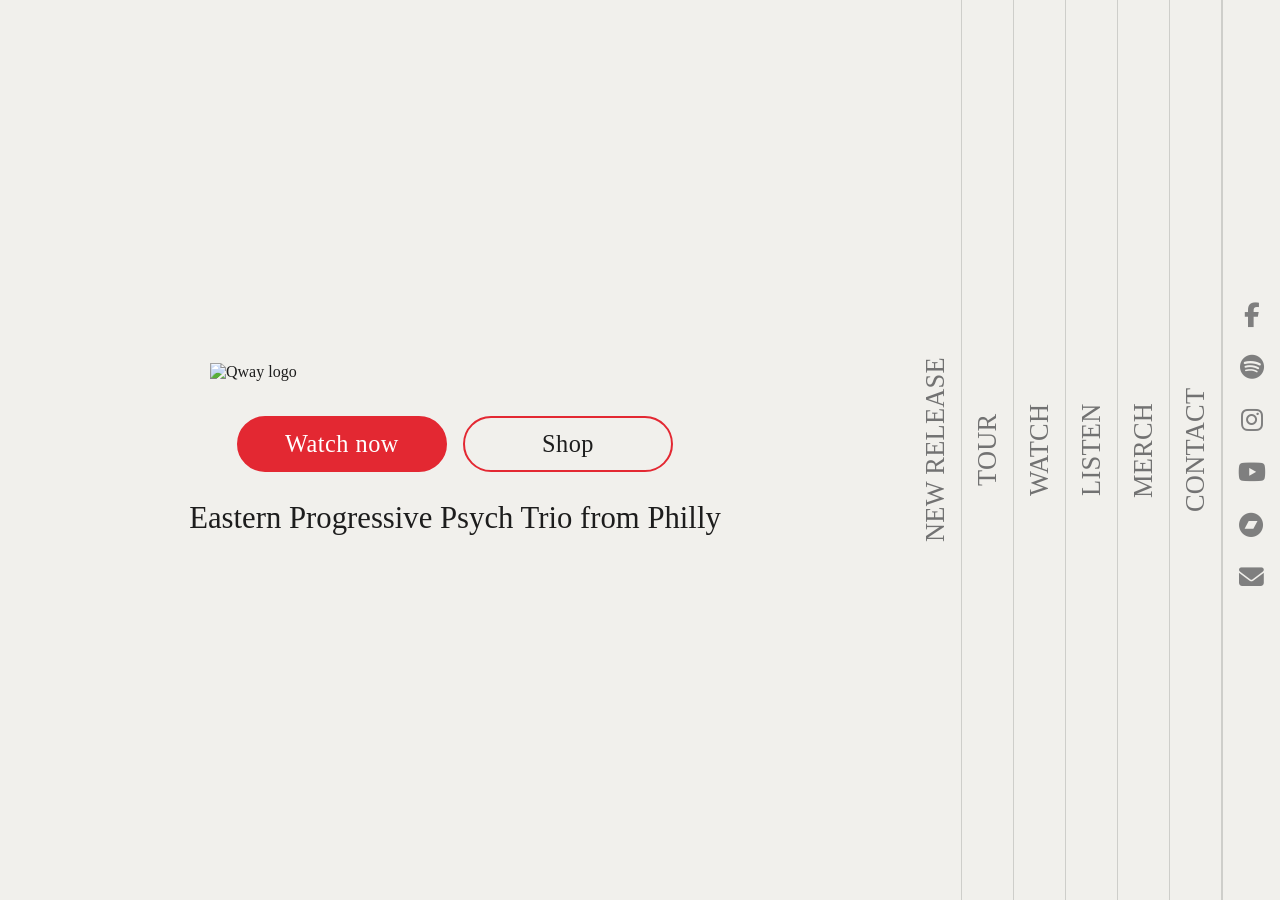
==== index.html @ e8802467 "Update Death from Above listen card Co-authored-by: ericasammartino <ericasammartino@users.noreply.g" ====
<!DOCTYPE html>
<html lang="en">

<head>
    <meta charset="UTF-8" />
    <meta name="viewport" content="width=device-width, initial-scale=1.0" />
    <title>Qway</title>
    <link rel="icon" type="image/x-icon" href="./Diamond.png">
    <link rel="stylesheet" href="https://cdnjs.cloudflare.com/ajax/libs/font-awesome/6.5.2/css/all.min.css" />
    <link rel="stylesheet" href="styles.css" />
    <script src="app.js" defer></script>
</head>

<body>
    <div class="app" data-active-section="home">
        <aside class="rail rail-left">
            <nav id="leftRailNav" class="rail-nav" aria-label="Opened" aria-hidden="true" sections></nav>
        </aside>

        <main class="viewport" id="viewport">
            <div class="panel-track" id="panelTrack">
                <section class="panel is-active" id="home">
                    <div class="panel-shell hero-shell">
                        <img class="logo" src="QWAY_LOGO.png" alt="Qway logo" />
                        <div class="cta-row">
                            <a href="#watch" class="btn btn-primary">Watch now</a>
                            <a href="#merch" class="btn btn-outline">Shop</a>
                        </div>
                        <p class="tagline">Eastern Progressive Psych Trio from Philly</p>
                    </div>
                </section>

                <div class="mobile-social-rail social-rail" aria-label="Social links">
                    <a href="https://www.facebook.com/qwayband" aria-label="Facebook"><i
                            class="fa-brands fa-facebook-f"></i></a>
                    <a href="https://open.spotify.com/artist/5vlnyrWf2SEe51IdwyKnfS" aria-label="Spotify"><i
                            class="fa-brands fa-spotify"></i></a>
                    <a href="https://www.instagram.com/qwayband/" aria-label="Instagram"><i
                            class="fa-brands fa-instagram"></i></a>
                    <a href="https://www.youtube.com/@qway235" aria-label="YouTube"><i
                            class="fa-brands fa-youtube"></i></a>
                    <a href="https://qwayband.bandcamp.com/" aria-label="Bandcamp"><i
                            class="fa-brands fa-bandcamp"></i></a>
                    <a href="mailto:qwayband@gmail.com" aria-label="Email"><i class="fa-solid fa-envelope"></i></a>
                </div>

                <button type="button" id="mobileHomeReturn" class="mobile-home-return" data-target="home"
                    aria-label="Return to home">
                    <span class="mobile-home-return-label">HOME</span>
                    <span class="mobile-section-label" id="mobileSectionLabel" aria-hidden="true"></span>
                </button>

                <section class="panel" id="new-release" aria-hidden="true" inert>
                    <button type="button" class="mobile-panel-rail rail-tab" data-target="new-release">
                        NEW RELEASE
                    </button>
                    <div class="panel-shell release-shell">
                        <div class="release-left">
                            <h1 class="release-title">( solidus )</h1>
                            <div class="release-meta">
                                <p class="release-date">Album out May 30th, 2025</p>
                                <a href="https://music.qwayband.com/solidus" class="btn btn-primary compact">Listen
                                    now</a>
                            </div>
                        </div>

                        <div class="release-right">
                            <img class="release-cover" src="./solidus.jpg" alt="Solidus album cover" />
                            <div class="release-notes-wrap">
                                <p class="release-copy">( solidus ) is Qway's debut album. The album explores duality
                                    through genre-blending songs and is available on a limited vinyl run which contains
                                    clues for a treasure that has yet to be discovered.</p>
                                <!-- <a class="text-link" href="#">Read Album Notes</a> -->
                            </div>
                        </div>
                    </div>
                </section>

                <section class="panel" id="tour" aria-hidden="true" inert>
                    <button type="button" class="mobile-panel-rail rail-tab" data-target="tour">
                        TOUR
                    </button>
                    <div class="panel-shell tour-shell">
                        <div class="tour-shell-title">
                            <h2 class="section-title">Summer Tour 2026</h2>
                            <!-- <p class="section-kicker">5 dates &bull; Northeast US</p> -->
                        </div>
                        <div class="tour-list" role="list">
                            <div class="tour-row" role="listitem">
                                <span class="tour-date">07.10</span>
                                <span class="tour-venue">
                                    <span class="tour-venue-name">Design 710 Dispensary</span>
                                    <span class="tour-venue-city">Atlantic City, NJ</span>
                                </span>
                                <a class="btn btn-outline tiny" href="https://design710.com/">Venue Info</a>
                            </div>
                            <div class="tour-row" role="listitem">
                                <span class="tour-date">07.25</span>
                                <span class="tour-venue">
                                    <span class="tour-venue-name">Ripple Rays</span>
                                    <span class="tour-venue-city">Richmond, VA</span>
                                </span>
                                <a class="btn btn-outline tiny"
                                    href="https://www.instagram.com/rippleraysrva?fbclid=IwY2xjawSorP9leHRuA2FlbQIxMABicmlkETFXMUkwOHJpdUxjenV4REVuc3J0YwZhcHBfaWQQMjIyMDM5MTc4ODIwMDg5MgABHiZfAPDRy7J1Fv8LA4t99ERIMXY3-Tamw7LrhTrI_75NSgABYyYIpuGS6tIx_aem_Ow8U67XPHu4QHPWU5sk6EA">Venue
                                    Info</a>
                            </div>
                            <div class="tour-row" role="listitem">
                                <span class="tour-date">08.29</span>
                                <span class="tour-venue">
                                    <span class="tour-venue-name">Camp Scampi</span>
                                    <span class="tour-venue-city">Addison, NY</span>
                                </span>
                                <a class="btn btn-outline tiny" href="http://theticketing.co/e/campscampi">Tickets</a>
                            </div>
                            <!-- <div class="tour-row" role="listitem">
                                <span class="tour-date">02.27</span>
                                <span class="tour-venue">
                                    <span class="tour-venue-name">Ophelia&rsquo;s</span>
                                    <span class="tour-venue-city">Albany, NY</span>
                                </span>
                                <a class="btn btn-outline tiny" href="#">Tickets</a>
                            </div> -->
                            <!-- <div class="tour-row" role="listitem">
                                <span class="tour-date">02.28</span>
                                <span class="tour-venue">
                                    <span class="tour-venue-name">Bar Freida</span>
                                    <span class="tour-venue-city">Queens, NY</span>
                                </span>
                                <a class="btn btn-outline tiny" href="#">Tickets</a>
                            </div> -->
                        </div>
                        <a class="btn btn-primary compact subscribe-btn" href="#contact">Subscribe for updates</a>
                    </div>
                </section>

                <section class="panel" id="watch" aria-hidden="true" inert>
                    <button type="button" class="mobile-panel-rail rail-tab" data-target="watch">
                        WATCH
                    </button>
                    <div class="panel-shell watch-shell">
                        <h2 class="section-title">Crash Landing</h2>
                        <p class="watch-subtitle">Official Video</p>
                        <div class="video-card video-embed">
                            <a href="https://www.youtube.com/watch?v=IAd2jDeMKb0">
                                <video class="watch-video watch-video-desktop"
                                    src="./walk%20%26%20rock%20NO%20text%20horizontal.mov"
                                    title="Crash Landing official video" autoplay muted loop playsinline preload="auto">
                                </video>
                                <video class="watch-video watch-video-mobile"
                                    src="./Walk n rock no text verticle.mov" title="Crash Landing official video"
                                    autoplay muted loop playsinline preload="auto">
                                </video>
                            </a>
                        </div>
                        <div class="cta-row">
                            <a class="btn btn-primary compact" href="https://www.youtube.com/watch?v=IAd2jDeMKb0">Watch
                                official video</a>
                            <a class="btn btn-outline compact" href="https://www.youtube.com/@qway235">See all
                                videos</a>
                        </div>
                        <p class="platform-row">
                            Also available on
                            <a href="https://www.youtube.com/@qway235">YouTube</a>
                            <img src="./Tear-Drop.png">
                            <a href="https://open.spotify.com/artist/5vlnyrWf2SEe51IdwyKnfS">Spotify</a>
                            <img src="./Tear-Drop.png">
                            <a href="https://qwayband.bandcamp.com/">Bandcamp</a>
                        </p>
                    </div>
                </section>

                <section class="panel" id="listen" aria-hidden="true" inert>
                    <button type="button" class="mobile-panel-rail rail-tab" data-target="listen">
                        LISTEN
                    </button>
                    <div class="panel-shell listen-shell">
                        <p class="discography-label">DISCOGRAPHY</p>
                        <div class="release-grid-shell">
                            <div class="release-grid">
                                <article class="release-card">
                                    <img src="FrontCover_CrashLanding_Remix_3.png"
                                        alt="Crash Landing / Assimilate Remix cover" />
                                    <h3>
                                        <a class="release-play"
                                            href="https://open.spotify.com/album/3hrsbWNF5oDpgrcZdaZlt7"
                                            rel="noopener noreferrer"
                                            aria-label="Listen to Crash Landing / Assimilate Remix on Bandcamp">
                                            <i class="fa-regular fa-circle-play" aria-hidden="true"></i>
                                        </a>
                                        Crash Landing / Assimilate Remix
                                    </h3>
                                    <p>2026</p>
                                </article>
                                <article class="release-card">
                                    <img src="solidus.jpg" alt="Solidus cover" />
                                    <h3>
                                        <a class="release-play" href="https://music.qwayband.com/solidus"
                                            rel="noopener noreferrer" aria-label="Listen to Solidus on Bandcamp">
                                            <i class="fa-regular fa-circle-play" aria-hidden="true"></i>
                                        </a>
                                        Solidus
                                    </h3>
                                    <p>2025</p>
                                </article>
                                <article class="release-card">
                                    <img src="deathfromabove.jpg" alt="Death from Above cover" />
                                    <h3>
                                        <a class="release-play"
                                            href="https://open.spotify.com/album/1ns12uy5pKNgYbkU3yPJbM"
                                            rel="noopener noreferrer"
                                            aria-label="Listen to Death from Above on Bandcamp">
                                            <i class="fa-regular fa-circle-play" aria-hidden="true"></i>
                                        </a>
                                        Death from Above
                                    </h3>
                                    <p>2021</p>
                                </article>
                            </div>
                            <p class="platform-row">
                                Also available on
                                <a href="https://www.youtube.com/@qway235">YouTube</a>
                                <img src="./Tear-Drop.png">
                                <a href="https://open.spotify.com/artist/5vlnyrWf2SEe51IdwyKnfS">Spotify</a>
                                <img src="./Tear-Drop.png">
                                <a href="https://qwayband.bandcamp.com/">Bandcamp</a>
                            </p>
                        </div>
                    </div>
                </section>

                <section class="panel" id="merch" aria-hidden="true" inert>
                    <button type="button" class="mobile-panel-rail rail-tab" data-target="merch">
                        MERCH
                    </button>
                    <div class="panel-shell merch-shell">
                        <p class="discography-label">SHOP</p>
                        <div class="merch-grid">
                            <a class="merch-link" href="https://qwayband.bandcamp.com/album/solidus">
                                <article class="merch-card">
                                    <img src="compact_disc.png" alt="Compact disc" />
                                    <h3 class="merch-card-title">(solidus)</h3>
                                    <h3>Compact Disc</h3>
                                    <p>$10</p>
                                </article>
                            </a>
                            <a class="merch-link" href="https://qwayband.bandcamp.com/album/solidus">
                                <article class="merch-card">
                                    <img src="vinyl.png" alt="Vinyl" />
                                    <h3 class="merch-card-title">(solidus)</h3>
                                    <h3>Limited Edition Vinyl</h3>
                                    <p>$30</p>
                                </article>
                            </a>
                            <a class="merch-link" href="https://qwayband.bandcamp.com/album/solidus">
                                <article class="merch-card">
                                    <img src="compact_disc.png" alt="Compact disc" />
                                    <h3 class="merch-card-title">(solidus)</h3>
                                    <h3>Compact Disc</h3>
                                    <p>$10</p>
                                </article>
                            </a>
                            <a class="merch-link" href="https://qwayband.bandcamp.com/album/solidus">
                                <article class="merch-card">
                                    <img src="vinyl.png" alt="Vinyl" />
                                    <h3 class="merch-card-title">(solidus)</h3>
                                    <h3>Limited Edition Vinyl</h3>
                                    <p>$30</p>
                                </article>
                            </a>
                        </div>
                        <a href="#merch" class="btn btn-outline merch-shop-btn">See all merch</a>
                    </div>
                </section>

                <section class="panel" id="contact" aria-hidden="true" inert>
                    <button type="button" class="mobile-panel-rail rail-tab" data-target="contact">
                        CONTACT
                    </button>
                    <div class="panel-shell contact-shell">
                        <div class="contact-copy">
                            <p class="contact-heading">Join our mailing list</p>
                            <a href="#" class="btn btn-primary compact">Subscribe for updates</a>
                            <p class="contact-meta">Bookings + Media</p>
                            <a href="mailto:jared@sageentertainment.live"
                                class="contact-email">jared@sageentertainment.live</a><br>
                            <a href="mailto:qwayband@gmail.com" class="contact-email">qwayband@gmail.com</a>
                        </div>

                        <div class="contact-collage" aria-hidden="true">
                            <img src="./9031C6F4-C51A-4ED4-B66D-947D44CA0385-16717-000006DD216D6597.jpg" alt="" />
                        </div>
                    </div>
                    <div class="contact-social-rail social-rail" aria-label="Social links">
                        <a href="https://www.facebook.com/qwayband" aria-label="Facebook"><i
                                class="fa-brands fa-facebook-f"></i></a>
                        <a href="https://open.spotify.com/artist/5vlnyrWf2SEe51IdwyKnfS" aria-label="Spotify"><i
                                class="fa-brands fa-spotify"></i></a>
                        <a href="https://www.instagram.com/qwayband/" aria-label="Instagram"><i
                                class="fa-brands fa-instagram"></i></a>
                        <a href="https://www.youtube.com/@qway235" aria-label="YouTube"><i
                                class="fa-brands fa-youtube"></i></a>
                        <a href="https://qwayband.bandcamp.com/" aria-label="Bandcamp"><i
                                class="fa-brands fa-bandcamp"></i></a>
                        <a href="mailto:qwayband@gmail.com" aria-label="Email"><i class="fa-solid fa-envelope"></i></a>
                    </div>
                </section>

            </div>
        </main>

        <aside class="rail rail-right">
            <nav id="rightRailNav" class="rail-nav" aria-label="More sections">
                <button type="button" class="rail-tab" data-target="new-release">
                    NEW RELEASE
                </button>
                <button type="button" class="rail-tab" data-target="tour">TOUR</button>
                <button type="button" class="rail-tab" data-target="watch">WATCH</button>
                <button type="button" class="rail-tab" data-target="listen">LISTEN</button>
                <button type="button" class="rail-tab" data-target="merch">MERCH</button>
                <button type="button" class="rail-tab" data-target="contact">CONTACT</button>
            </nav>
            <div class="social-rail" aria-label="Social links">
                <a href="https://www.facebook.com/qwayband" aria-label="Facebook"><i
                        class="fa-brands fa-facebook-f"></i></a>
                <a href="https://open.spotify.com/artist/5vlnyrWf2SEe51IdwyKnfS" aria-label="Spotify"><i
                        class="fa-brands fa-spotify"></i></a>
                <a href="https://www.instagram.com/qwayband/" aria-label="Instagram"><i
                        class="fa-brands fa-instagram"></i></a>
                <a href="https://www.youtube.com/@qway235" aria-label="YouTube"><i class="fa-brands fa-youtube"></i></a>
                <a href="https://qwayband.bandcamp.com/" aria-label="Bandcamp"><i class="fa-brands fa-bandcamp"></i></a>
                <a href="mailto:qwayband@gmail.com" aria-label="Email"><i class="fa-solid fa-envelope"></i></a>
            </div>
        </aside>
    </div>
</body>

</html>
---- styles.css ----
@font-face {
    font-family: "HV Fitzgerald";
    src: url("HV-Fitzgerald-Regular.otf") format("opentype");
    font-weight: 400;
    font-style: normal;
    font-display: swap;
}

@font-face {
    font-family: "HV Fitzgerald";
    src: url("HV-Fitzgerald-Italic.otf") format("opentype");
    font-weight: 400;
    font-style: italic;
    font-display: swap;
}

@font-face {
    font-family: "HV Fitzgerald";
    src: url("HV-Fitzgerald-Bold.otf") format("opentype");
    font-weight: 700;
    font-style: normal;
    font-display: swap;
}

@font-face {
    font-family: "HV Fitzgerald";
    src: url("HV-Fitzgerald-Bold-Italic.otf") format("opentype");
    font-weight: 700;
    font-style: italic;
    font-display: swap;
}

:root {
    --bg: #f1f0ec;
    --text: #1d1d1d;
    --muted: #727272;
    --rail: #cececa;
    --accent: #e32832;
    --panel-slide-duration: 450ms;
    --content-fade-duration: 250ms;
    --ease-cinematic: cubic-bezier(0.4, 0, 0.2, 1);
    --rail-tab-width: 52px;
    --social-rail-width: 58px;
    --left-rail-width: 0px;
    --right-rail-width: 370px;
}

html {
    scroll-behavior: smooth;
}

* {
    box-sizing: border-box;
}

html,
body {
    margin: 0;
    height: 100%;
}

body {
    background: var(--bg);
    color: var(--text);
    font-family: "HV Fitzgerald", serif;
    overflow: hidden;
}

.app {
    height: 100dvh;
    display: grid;
    grid-template-columns: var(--left-rail-width) 1fr var(--right-rail-width);
    background: var(--bg);
    transition: grid-template-columns var(--panel-slide-duration) var(--ease-cinematic);
}

.rail {
    display: flex;
    min-height: 100dvh;
    overflow: visible;
}

.rail-left {
    justify-content: flex-end;
}

.rail-right {
    justify-content: space-between;
}

.rail-nav {
    display: flex;
}

.rail-tab {
    --rail-tab-slide-x: 0px;
    position: relative;
    width: var(--rail-tab-width);
    flex: 0 0 var(--rail-tab-width);
    border: 0;
    border-left: 1px solid var(--rail);
    background: transparent;
    color: var(--muted);
    font-family: inherit;
    font-size: clamp(1.65rem, 2vw, 2.2rem);
    letter-spacing: 0.01em;
    writing-mode: vertical-rl;
    transform: translateX(var(--rail-tab-slide-x)) rotate(180deg);
    display: flex;
    align-items: center;
    justify-content: center;
    cursor: pointer;
    padding: 1rem 0;
    transition:
        color 220ms ease,
        transform var(--panel-slide-duration) var(--ease-cinematic);
}

.rail-tab.rail-tab-moving {
    z-index: 2;
    pointer-events: none;
}

.rail-tab:hover {
    color: var(--text);
}

.rail-tab::after {
    content: "";
    position: absolute;
    left: 50%;
    bottom: 12px;
    width: 26px;
    height: 32px;
    background: url("Tear-Drop-red.png") center / contain no-repeat;
    opacity: 0;
    transform: translateX(-50%) rotate(180deg) scale(0.8);
    transform-origin: center;
    transition: opacity 220ms ease, transform 220ms ease;
}

.rail-tab:hover::after,
.rail-tab.active::after {
    opacity: 1;
    transform: translateX(-50%) rotate(180deg) scale(1);
}

.rail-tab:focus-visible,
.social-rail a:focus-visible,
.btn:focus-visible {
    outline: 2px solid var(--accent);
    outline-offset: 3px;
}

.rail-left .rail-tab {
    border-left: none;
    border-right: 1px solid var(--rail);
}

.rail-tab.active {
    color: var(--text);
    font-weight: 600;
}

.mobile-panel-rail,
.mobile-social-rail.social-rail,
.mobile-home-return {
    display: none;
}

.social-rail {
    width: var(--social-rail-width);
    flex: 0 0 var(--social-rail-width);
    border-left: 1px solid var(--rail);
    display: flex;
    flex-direction: column;
    align-items: center;
    justify-content: center;
    gap: 1.15rem;
}

.social-rail a {
    position: relative;
    color: #7f7f7f;
    font-size: 1.55rem;
    text-decoration: none;
    transition: color 220ms ease, transform 220ms ease;
    padding-bottom: 6px;
}

.social-rail a:hover {
    color: var(--text);
    transform: translateY(-1px);
}

.social-rail a::after {
    content: "";
    position: absolute;
    left: 50%;
    bottom: 0;
    width: 0;
    height: 2px;
    background: var(--accent);
    transform: translateX(-50%);
    transition: width 220ms ease;
    border-radius: 999px;
}

.social-rail a:hover::after {
    width: 14px;
}

.viewport {
    overflow: hidden;
    position: relative;
    min-width: 0;
}

.panel-track {
    position: relative;
    width: 100%;
    height: 100%;
    will-change: transform;
}

.panel {
    position: absolute;
    inset: 0;
    overflow: hidden;
    min-width: 0;
    min-height: 100%;
    display: flex;
    align-items: center;
    justify-content: center;
    padding: clamp(2rem, 5vw, 5rem);
    transform: translateX(100%);
    transition: transform var(--panel-slide-duration) var(--ease-cinematic);
    will-change: transform;
}

.panel.parked-left {
    transform: translateX(-100%);
}

.panel.is-active {
    transform: translateX(0);
}

.panel-shell {
    width: min(1000px, 92%);
}

.hero-shell {
    display: flex;
    flex-direction: column;
    align-items: center;
    justify-content: center;
}

.logo {
    width: min(490px, 100%);
    height: auto;
    display: block;
    margin-bottom: 2.2rem;
}

.cta-row {
    display: flex;
    flex-wrap: wrap;
    gap: 1rem;
    margin-bottom: 1.75rem;
    align-items: center;
    justify-content: center;
}

.btn {
    min-width: 210px;
    height: 56px;
    padding: 0;
    border-radius: 999px;
    border: 2px solid var(--accent);
    display: inline-flex;
    align-items: center;
    justify-content: center;
    text-decoration: none;
    font-family: inherit;
    font-size: clamp(1.3rem, 1.9vw, 2rem);
    letter-spacing: 0.02em;
    line-height: 1;
    color: var(--accent);
    background: transparent;
    transition:
        background-color 220ms ease,
        border-color 220ms ease,
        color 220ms ease,
        transform 220ms ease;
}

.btn.compact {
    min-width: 248px;
    height: 52px;
    font-size: clamp(1.15rem, 1.4vw, 1.75rem);
}

.btn.tiny {
    min-width: 130px;
    height: 42px;
    font-size: 1.15rem;
}

.btn-primary {
    background: var(--accent);
    color: #fff;
}

.btn-primary:hover {
    border-color: #cd2330;
    background: #ab1d28;
}

.btn-outline {
    color: var(--text);
}

.btn-outline:hover {
    background: rgba(227, 40, 50, 0.1);
}

.tagline {
    margin: 0;
    font-size: clamp(1.1rem, 2.4vw, 2rem);
    line-height: 1.2;
    text-align: center;
}

.release-shell {
    display: grid;
    grid-template-columns: 1fr 1fr;
    grid-template-areas:
        "title cover"
        "meta  notes";
    column-gap: clamp(2rem, 5vw, 6rem);
    row-gap: 1rem;
}

.release-left,
.release-right {
    display: contents;
}

.release-title {
    grid-area: title;
    align-self: end;
    justify-self: center;
    text-align: center;
    margin: 0;
    font-size: clamp(4.2rem, 6vw, 7rem);
    line-height: 0.95;
    font-style: italic;
    font-weight: 400;
}

.release-date {
    margin: 0 0 1.5rem;
    font-size: clamp(1.2rem, 1.4vw, 2rem);
}

.release-cover {
    grid-area: cover;
    align-self: end;
    margin: 0;
    width: min(340px, 100%);
    height: auto;
    display: block;
    border-radius: 6px;
    border: 1px solid rgba(29, 29, 29, 0.15);
}

.release-copy {
    margin: 0;
    max-width: 420px;
    font-size: clamp(1rem, 1.1vw, 1.6rem);
    line-height: 1.55;
    color: #3f3f3f;
}

.release-meta {
    grid-area: meta;
    display: flex;
    flex-direction: column;
    align-items: center;
    text-align: center;
    gap: 1rem;
}

.release-notes-wrap {
    grid-area: notes;
}

.text-link {
    display: inline-block;
    margin-top: 0.7rem;
    color: #666;
    font-size: clamp(1rem, 1vw, 1.35rem);
    font-style: italic;
    text-decoration-thickness: 1px;
    text-underline-offset: 3px;
}

.section-title {
    margin: 0;
    font-size: clamp(2.5rem, 5vw, 5.2rem);
    line-height: 1;
}

.section-kicker {
    margin: 0.55rem 0 1.9rem;
    color: #4f4f4f;
    font-size: clamp(1.05rem, 1.1vw, 1.45rem);
    font-style: italic;
}

.tour-shell {
    max-width: 860px;
    height: 100%;
    display: flex;
    flex-direction: column;
    justify-content: center;
    align-items: center;
    gap: clamp(1.5rem, 4vh, 3rem);
}

.tour-shell-title {
    display: flex;
    flex-direction: column;
    align-items: center;
}

.tour-list {
    display: flex;
    flex-direction: column;
    align-items: stretch;
    gap: 0.7rem;
    width: 100%;
    margin-bottom: 0;
}

.tour-row {
    display: grid;
    grid-template-columns: 95px minmax(0, 1fr) 8.75rem;
    align-items: center;
    gap: 1.2rem;
    height: 4.75rem;
}

.tour-date {
    color: var(--accent);
    font-size: clamp(1.35rem, 1.6vw, 2rem);
}

.tour-venue {
    font-size: clamp(1.55rem, 2.2vw, 3rem);
}

.tour-venue-name,
.tour-venue-city {
    display: inline;
}

.tour-venue-name::after {
    content: " / ";
}

.tour-row .btn.tiny {
    width: 8.75rem;
    min-width: 0;
    justify-self: end;
}

.subscribe-btn {
    margin-top: 0.8rem;
}

.watch-shell {
    max-width: 860px;
    text-align: center;
}

.watch-subtitle {
    margin: 0.4rem 0 1rem;
    font-size: clamp(1.7rem, 2.2vw, 3rem);
}

.video-card.video-embed {
    position: relative;
    width: 100%;
    aspect-ratio: 16 / 9;
    border-radius: 22px;
    overflow: hidden;
    margin-bottom: 1.6rem;
    background: #000;
}

.video-card.video-embed iframe,
.video-card.video-embed video {
    width: 100%;
    height: 100%;
    border: 0;
    display: block;
    object-fit: cover;
    background: #000;
}

.watch-video-mobile {
    display: none;
}

.platform-row {
    margin: 2rem 0 0;
    color: #595959;
    font-size: clamp(1rem, 1vw, 1.25rem);
}

.platform-row a {
    color: inherit;
    text-underline-offset: 3px;
}

.platform-row img {
    width: 8px;
}

.listen-shell .platform-row {
    text-align: center;
}

.listen-shell {
    max-width: 980px;
}

.merch-shell {
    max-width: 620px;
}

.discography-label {
    margin: 0 0 1.1rem;
    text-align: right;
    color: #7d7d7d;
    font-size: clamp(1.15rem, 1vw, 1.35rem);
    letter-spacing: 0.02em;
}

.release-grid-shell {
    display: flex;
    flex-direction: column;
    align-items: center;
}

.release-grid {
    display: grid;
    grid-template-columns: repeat(3, minmax(0, 1fr));
    gap: 1.4rem;
    margin-bottom: 1.6rem;
}

.release-play {
    color: #666;
    text-decoration: none;
    display: inline-block;
    transition: color 220ms ease, transform 220ms ease;
}

.release-play:hover,
.release-play:focus-visible {
    color: var(--accent);
    transform: scale(1.12);
    outline: none;
}

.release-card img {
    width: 100%;
    display: block;
    aspect-ratio: 1 / 1;
    object-fit: cover;
}

:is(.release-card, .merch-card) h3 {
    font-size: clamp(1.45rem, 1.6vw, 2.1rem);
    line-height: 1.2;
}

.release-card h3 {
    margin: 0.55rem 0 0.15rem;
}

.release-card h3 i {
    font-size: 0.85em;
    margin-right: 0.3rem;
    color: #666;
}

:is(.release-card, .merch-card) p {
    margin: 0;
    color: #4f4f4f;
    font-size: clamp(1.25rem, 1.3vw, 1.55rem);
}

.merch-grid {
    display: grid;
    grid-template-columns: repeat(2, minmax(0, 1fr));
    gap: 1rem 2rem;
}

.merch-link {
    color: var(--text);
    display: block;
    text-decoration: none;
}

.merch-link:focus-visible {
    outline: none;
}

.merch-card {
    transition: transform 180ms ease;
    transform-origin: center;
}

.merch-card img {
    display: block;
    width: 100%;
    max-width: 220px;
    height: min(192px, 100%);
    aspect-ratio: 1 / 1;
    object-fit: contain;
    margin-bottom: 0;
}

.merch-card h3 {
    margin: 0.05rem 0 0;
}

.merch-card .merch-card-title {
    font-style: italic;
    margin-top: -1.5rem;
}

.merch-link:hover .merch-card,
.merch-link:focus-visible .merch-card {
    transform: scale(1.1);
}

.merch-shop-btn {
    display: flex;
    margin: 3rem auto 0;
    width: min(18rem, 100%);
    white-space: nowrap;
}

.contact-shell {
    display: grid;
    grid-template-columns: minmax(14rem, 1fr) minmax(24rem, 52%);
    gap: clamp(1.25rem, 3vw, 3rem);
    align-items: stretch;
    width: 100%;
    max-width: none;
    height: 100%;
}

.contact-copy {
    align-self: center;
    justify-self: end;
    width: min(20rem, 100%);
}

.contact-heading {
    margin: 0 0 0.8rem;
    font-size: clamp(1.5rem, 1.9vw, 2.3rem);
}

.contact-meta {
    margin: 1.35rem 0 0.4rem;
    font-size: clamp(1.35rem, 1.35vw, 1.75rem);
}

.contact-email {
    color: #444;
    text-decoration: none;
    font-size: clamp(1rem, 1.3vw, 1.6rem);
}

.contact-collage {
    display: grid;
    gap: 0;
    justify-self: end;
    overflow: hidden;
    height: 100%;
    place-items: center;
}

.contact-collage img {
    width: 100%;
    height: 100%;
    display: block;
    object-fit: contain;
    min-height: 0;
}

.contact-social-rail.social-rail {
    display: none;
}

#contact.panel {
    padding-top: 0;
    padding-bottom: 0;
}

@media (min-width: 961px) {
    #contact.panel {
        padding: 0;
    }

    .contact-shell {
        padding-left: clamp(3rem, 7vw, 5rem);
    }

    .contact-collage {
        padding-right: clamp(0.75rem, 1.5vw, 1.5rem);
    }
}

@media (min-width: 1400px) and (min-height: 760px) {
    body {
        display: grid;
        place-items: center;
        background: #eaf1f8;
    }

    .app {
        width: min(calc(100vw - 4rem), 1480px);
        height: min(calc(100dvh - 4rem), 900px);
        box-shadow: 0 0 0 1px rgba(29, 29, 29, 0.08);
    }

    .rail {
        min-height: 100%;
    }

    .panel {
        min-height: 100%;
        padding: clamp(2rem, 3.5vw, 4rem);
    }

    .panel-shell {
        width: min(920px, 90%);
    }

    .btn {
        padding: 0 1.35rem;
    }

    .btn.compact {
        padding: 0 1.5rem;
    }

    .btn.tiny {
        padding: 0 0.9rem;
    }

    .tour-shell {
        max-width: 860px;
        gap: clamp(2rem, 4vh, 3rem);
    }

    .tour-list {
        gap: 0.8rem;
    }

    .tour-row {
        height: 8rem;
        min-height: 4.75rem;
        grid-template-columns: 5rem minmax(0, 1fr) 9.5rem;
    }

    .tour-row .btn.tiny {
        width: 9.5rem;
    }

    .subscribe-btn {
        margin-top: 0;
    }

    .contact-shell {
        grid-template-columns: minmax(16rem, 1fr) minmax(28rem, 52%);
        gap: clamp(1.5rem, 3vw, 3.5rem);
        width: 100%;
    }

    .contact-copy {
        justify-self: end;
        width: min(21rem, 100%);
    }

    .contact-shell,
    .contact-collage {
        height: 100%;
    }

    .contact-collage img {
        width: 100%;
        height: 100%;
        max-height: 100%;
        object-fit: contain;
    }
}

@media (max-width: 1200px) {
    .panel {
        padding: 2rem;
    }

    .btn {
        min-width: 170px;
    }
}

@media (max-width: 960px) {
    body {
        overflow: auto;
        -webkit-overflow-scrolling: touch;
        overscroll-behavior-y: contain;
    }

    html {
        scroll-padding-top: 0;
    }

    .app {
        display: flex;
        flex-direction: column;
        height: auto;
        min-height: 100dvh;
        grid-template-columns: 1fr;
    }

    .rail {
        display: none;
    }

    .mobile-panel-rail {
        --rail-tab-slide-x: 0px;
        position: sticky;
        top: 0;
        z-index: 3;
        width: calc(100% + 3.2rem);
        min-width: 0;
        height: 52px;
        flex: 0 0 52px;
        writing-mode: horizontal-tb;
        transform: none;
        display: flex;
        border-left: 0;
        border-right: 0;
        border-bottom: 1px solid var(--rail);
        background: var(--bg);
        color: var(--muted);
        margin: 0 -1.6rem;
        padding: 0 1rem;
        font-size: clamp(1rem, 4vw, 1.25rem);
    }

    .mobile-panel-rail::after {
        display: none;
    }

    .app:not([data-active-section="home"]) .mobile-home-return {
        position: fixed;
        top: 0;
        left: 0;
        right: 0;
        z-index: 5;
        display: flex;
        align-items: center;
        justify-content: flex-start;
        height: 52px;
        padding: 0 1.6rem;
        background: var(--bg);
        border: 0;
        border-bottom: 1px solid var(--rail);
        color: var(--muted);
        font: inherit;
        font-size: clamp(1rem, 4vw, 1.25rem);
        cursor: pointer;
    }

    .app:not([data-active-section="home"]) .mobile-home-return:hover,
    .app:not([data-active-section="home"]) .mobile-home-return:focus-visible {
        color: var(--text);
        outline: none;
    }

    .mobile-home-return-label {
        flex: 0 0 auto;
    }

    .mobile-section-label {
        display: none;
    }

    .mobile-social-rail.social-rail {
        width: 100%;
        min-height: 48px;
        flex: 0 0 48px;
        display: flex;
        flex-direction: row;
        border-left: 0;
        border-bottom: 1px solid var(--rail);
        border-top: 0;
        padding: 0 0.8rem;
        gap: 0.8rem;
    }

    .social-rail a {
        font-size: 1.2rem;
        padding-bottom: 0;
    }

    body {
        overflow: auto;
    }

    .viewport {
        order: 3;
        overflow: visible;
    }

    .panel-track {
        display: block;
        transform: none !important;
        overflow-anchor: none;
    }

    .panel {
        position: relative;
        inset: auto;
        min-width: 100%;
        min-height: auto;
        flex-direction: column;
        align-items: stretch;
        justify-content: flex-start;
        padding: 0 1.6rem;
        border-bottom: 1px solid var(--rail);
        scroll-margin-top: 0;
        overflow-anchor: none;
        transform: none !important;
        transition: none !important;
    }

    .panel.is-active {
        padding-bottom: 1.6rem;
    }

    .panel.is-active .mobile-panel-rail {
        position: static;
        z-index: auto;
        display: flex;
        margin-bottom: 1.6rem;
    }

    .app:not([data-active-section="home"]) .mobile-home-return {
        position: static;
        width: 100%;
        display: flex;
        align-items: center;
        justify-content: center;
        height: 52px;
        padding: 0 1.6rem;
        background: var(--bg);
        border: 0;
        border-bottom: 1px solid var(--rail);
        color: var(--muted);
        font: inherit;
        font-size: clamp(1rem, 4vw, 1.25rem);
        cursor: pointer;
    }

    #home.panel {
        padding-top: 0;
        padding-bottom: 0;
    }

    #home.panel.is-active {
        padding-top: 10rem;
        padding-bottom: 10rem;
    }

    .hero-shell .cta-row {
        flex-wrap: nowrap;
        width: min(100%, 22rem);
    }

    .hero-shell .cta-row .btn {
        flex: 1 1 0;
        min-width: 9.5rem;
        padding: 0;
    }

    .tour-shell {
        height: auto;
        justify-content: flex-start;
        gap: 1.5rem;
        text-align: center;
    }

    .tour-list {
        gap: 1rem;
        margin-bottom: 1.2rem;
        width: 96vw;
    }

    .tour-row {
        grid-template-columns: 4.5rem minmax(0, 1fr) 2.75rem;
        gap: 0.75rem;
        width: 100vw;
        height: auto;
        min-height: 6.75rem;
        margin-left: calc(50% - 50vw);
        margin-right: calc(50% - 50vw);
        padding: 0.85rem 1rem;
    }

    .tour-row:nth-child(odd) {
        background: rgba(29, 29, 29, 0.045);
    }

    .tour-date {
        font-size: clamp(1.45rem, 5.6vw, 1.85rem);
    }

    .tour-venue {
        font-size: clamp(1.45rem, 6.2vw, 2.05rem);
        line-height: 1.05;
        letter-spacing: 3px;
    }

    .tour-venue-name,
    .tour-venue-city {
        display: block;
    }

    .tour-venue-name::after {
        content: "";
    }

    .tour-row .btn.tiny {
        width: 6rem;
        min-width: 0;
        height: 36px;
        padding: 0 0.5rem;
        font-size: 0.92rem;
        justify-self: center;
        transform: rotate(90deg);
        transform-origin: center;
    }

    .watch-shell .video-card.video-embed {
        width: 100vw;
        aspect-ratio: 9 / 16;
        border-radius: 0;
        margin-left: calc(50% - 50vw);
        margin-right: calc(50% - 50vw);
    }

    .watch-video-desktop {
        display: none;
    }

    .watch-video-mobile {
        display: block;
    }

    .watch-shell .platform-row,
    .listen-shell .platform-row {
        width: 96vw;
        margin-left: calc(50% - 48vw);
        margin-right: calc(50% - 48vw);
        overflow-wrap: anywhere;
        text-align: center;
    }

    .panel-shell,
    .panel-shell>* {
        transform: none !important;
        filter: none !important;
        transition: none !important;
        animation: none !important;
    }

    .panel-shell {
        align-self: center;
        max-height: 0;
        opacity: 0 !important;
        overflow: hidden;
        pointer-events: none;
    }

    .panel.is-active .panel-shell {
        max-height: none;
        opacity: 1 !important;
        overflow: visible;
        pointer-events: auto;
        padding: 2.6rem 1.6rem;
    }

    .panel.is-active .panel-shell>* {
        opacity: 1 !important;
    }

    .release-shell {
        grid-template-columns: 1fr;
        grid-template-areas:
            "title"
            "meta"
            "cover"
            "notes";
        justify-items: center;
        text-align: center;
    }

    .release-cover {
        width: min(280px, 100%);
    }

    .release-copy {
        max-width: 32rem;
    }

    .contact-shell {
        grid-template-columns: 1fr;
        height: auto;
        align-items: center;
    }

    .contact-collage {
        width: 100vw;
        height: auto;
        justify-self: center;
        overflow: hidden;
        padding-right: 0;
        margin-left: calc(50% - 50vw);
        margin-right: calc(50% - 50vw);
    }

    .contact-collage img {
        width: 100%;
        height: auto;
        max-height: none;
        max-width: 100%;
        min-height: 0;
    }

    .contact-social-rail.social-rail {
        width: 100vw;
        min-height: 48px;
        flex: 0 0 48px;
        display: flex;
        flex-direction: row;
        border-left: 0;
        border-bottom: 1px solid var(--rail);
        border-top: 1px solid var(--rail);
        padding: 0 0.8rem;
        gap: 0.8rem;
        margin-left: calc(50% - 50vw);
        margin-right: calc(50% - 50vw);
    }

    .release-grid {
        grid-template-columns: 1fr;
    }
}

@media (prefers-reduced-motion: reduce) {

    html {
        scroll-behavior: auto;
    }

    .app,
    .panel,
    .merch-card {
        transition: none;
    }

    .merch-link:hover .merch-card,
    .merch-link:focus-visible .merch-card {
        transform: none;
    }
}
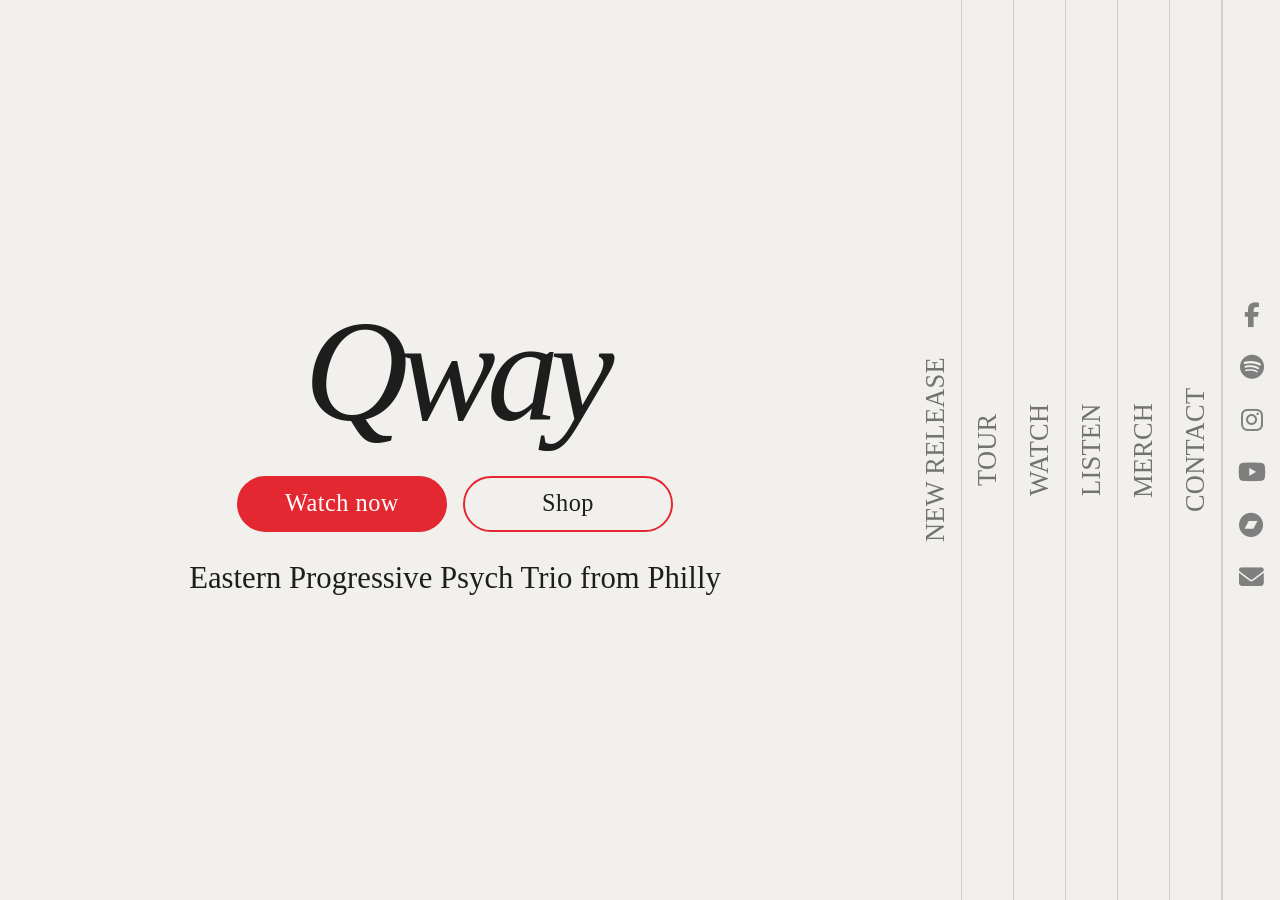
==== commit ba7749c5: "Add mobile logo fallback Co-authored-by: erica.sammartino <erica.sammartino@gmail.com>" ====
--- a/index.html
+++ b/index.html
@@ -18,10 +18,11 @@
         </aside>
 
         <main class="viewport" id="viewport">
-            <div class="panel-track" id="panelTrack">
+            <div class="panel-track stacked-menu" id="panelTrack">
                 <section class="panel is-active" id="home">
                     <div class="panel-shell hero-shell">
                         <img class="logo" src="QWAY_LOGO.png" alt="Qway logo" />
+                        <p class="logo-fallback" aria-hidden="true">Qway</p>
                         <div class="cta-row">
                             <a href="#watch" class="btn btn-primary">Watch now</a>
                             <a href="#merch" class="btn btn-outline">Shop</a>
@@ -29,20 +30,6 @@
                         <p class="tagline">Eastern Progressive Psych Trio from Philly</p>
                     </div>
                 </section>
-
-                <div class="mobile-social-rail social-rail" aria-label="Social links">
-                    <a href="https://www.facebook.com/qwayband" aria-label="Facebook"><i
-                            class="fa-brands fa-facebook-f"></i></a>
-                    <a href="https://open.spotify.com/artist/5vlnyrWf2SEe51IdwyKnfS" aria-label="Spotify"><i
-                            class="fa-brands fa-spotify"></i></a>
-                    <a href="https://www.instagram.com/qwayband/" aria-label="Instagram"><i
-                            class="fa-brands fa-instagram"></i></a>
-                    <a href="https://www.youtube.com/@qway235" aria-label="YouTube"><i
-                            class="fa-brands fa-youtube"></i></a>
-                    <a href="https://qwayband.bandcamp.com/" aria-label="Bandcamp"><i
-                            class="fa-brands fa-bandcamp"></i></a>
-                    <a href="mailto:qwayband@gmail.com" aria-label="Email"><i class="fa-solid fa-envelope"></i></a>
-                </div>
 
                 <button type="button" id="mobileHomeReturn" class="mobile-home-return" data-target="home"
                     aria-label="Return to home">
@@ -50,68 +37,83 @@
                     <span class="mobile-section-label" id="mobileSectionLabel" aria-hidden="true"></span>
                 </button>
 
-                <section class="panel" id="new-release" aria-hidden="true" inert>
-                    <button type="button" class="mobile-panel-rail rail-tab" data-target="new-release">
-                        NEW RELEASE
-                    </button>
-                    <div class="panel-shell release-shell">
-                        <div class="release-left">
-                            <h1 class="release-title">( solidus )</h1>
-                            <div class="release-meta">
-                                <p class="release-date">Album out May 30th, 2025</p>
-                                <a href="https://music.qwayband.com/solidus" class="btn btn-primary compact">Listen
-                                    now</a>
-                            </div>
-                        </div>
-
-                        <div class="release-right">
-                            <img class="release-cover" src="./solidus.jpg" alt="Solidus album cover" />
-                            <div class="release-notes-wrap">
-                                <p class="release-copy">( solidus ) is Qway's debut album. The album explores duality
-                                    through genre-blending songs and is available on a limited vinyl run which contains
-                                    clues for a treasure that has yet to be discovered.</p>
-                                <!-- <a class="text-link" href="#">Read Album Notes</a> -->
-                            </div>
-                        </div>
-                    </div>
-                </section>
-
-                <section class="panel" id="tour" aria-hidden="true" inert>
-                    <button type="button" class="mobile-panel-rail rail-tab" data-target="tour">
-                        TOUR
-                    </button>
-                    <div class="panel-shell tour-shell">
-                        <div class="tour-shell-title">
-                            <h2 class="section-title">Summer Tour 2026</h2>
-                            <!-- <p class="section-kicker">5 dates &bull; Northeast US</p> -->
-                        </div>
-                        <div class="tour-list" role="list">
-                            <div class="tour-row" role="listitem">
-                                <span class="tour-date">07.10</span>
-                                <span class="tour-venue">
-                                    <span class="tour-venue-name">Design 710 Dispensary</span>
-                                    <span class="tour-venue-city">Atlantic City, NJ</span>
-                                </span>
-                                <a class="btn btn-outline tiny" href="https://design710.com/">Venue Info</a>
-                            </div>
-                            <div class="tour-row" role="listitem">
-                                <span class="tour-date">07.25</span>
-                                <span class="tour-venue">
-                                    <span class="tour-venue-name">Ripple Rays</span>
-                                    <span class="tour-venue-city">Richmond, VA</span>
-                                </span>
-                                <a class="btn btn-outline tiny"
-                                    href="https://www.instagram.com/rippleraysrva?fbclid=IwY2xjawSorP9leHRuA2FlbQIxMABicmlkETFXMUkwOHJpdUxjenV4REVuc3J0YwZhcHBfaWQQMjIyMDM5MTc4ODIwMDg5MgABHiZfAPDRy7J1Fv8LA4t99ERIMXY3-Tamw7LrhTrI_75NSgABYyYIpuGS6tIx_aem_Ow8U67XPHu4QHPWU5sk6EA">Venue
-                                    Info</a>
-                            </div>
-                            <div class="tour-row" role="listitem">
-                                <span class="tour-date">08.29</span>
-                                <span class="tour-venue">
-                                    <span class="tour-venue-name">Camp Scampi</span>
-                                    <span class="tour-venue-city">Addison, NY</span>
-                                </span>
-                                <a class="btn btn-outline tiny" href="http://theticketing.co/e/campscampi">Tickets</a>
-                            </div>
+                <section class="panel menu-item" id="new-release" aria-hidden="true" inert>
+                    <button type="button" class="mobile-panel-rail rail-tab menu-trigger" data-target="new-release">
+                        <span>NEW RELEASE</span>
+                        <svg class="arrow-icon" viewBox="0 0 24 24" aria-hidden="true">
+                            <path d="M7 10l5 5 5-5z" />
+                        </svg>
+                    </button>
+                    <div class="menu-content-wrapper mobile-panel-content-wrapper">
+                        <div class="menu-content mobile-panel-content">
+                            <div class="panel-shell release-shell">
+                                <div class="release-left">
+                                    <h1 class="release-title">Rouge</h1>
+                                    <div class="release-meta">
+                                        <p class="release-date">Album out September 25, 2026</p>
+                                        <a href="https://music.qwayband.com/rouge" class="btn btn-primary compact">Listen
+                                            now</a>
+                                    </div>
+                                </div>
+
+                                <div class="release-right">
+                                    <img class="release-cover" src="./rouge-cover.png" alt="Rouge album cover" />
+                                    <div class="release-notes-wrap">
+                                        <p class="release-copy"><strong>About:</strong> What started as a few ideas for songs
+                                            that we collectively loved and wanted to cover, turned into a full endeavor to
+                                            rework each song in a way that felt unique to us and added something to the song's
+                                            story. Red Clay and Red are both incredible pieces by Freddie Hubbard and King
+                                            Crimson, respectively, and we hope listeners enjoy our takes on these favorites of
+                                            ours. Both red in sound and in name; therefore, we call this EP "Rouge."</p>
+                                        <!-- <a class="text-link" href="#">Read Album Notes</a> -->
+                                    </div>
+                                </div>
+                            </div>
+                        </div>
+                    </div>
+                </section>
+
+                <section class="panel menu-item" id="tour" aria-hidden="true" inert>
+                    <button type="button" class="mobile-panel-rail rail-tab menu-trigger" data-target="tour">
+                        <span>TOUR</span>
+                        <svg class="arrow-icon" viewBox="0 0 24 24" aria-hidden="true">
+                            <path d="M7 10l5 5 5-5z" />
+                        </svg>
+                    </button>
+                    <div class="menu-content-wrapper mobile-panel-content-wrapper">
+                        <div class="menu-content mobile-panel-content">
+                            <div class="panel-shell tour-shell">
+                                <div class="tour-shell-title">
+                                    <h2 class="section-title">Summer Tour 2026</h2>
+                                    <!-- <p class="section-kicker">5 dates &bull; Northeast US</p> -->
+                                </div>
+                                <div class="tour-list" role="list">
+                                    <div class="tour-row" role="listitem">
+                                        <span class="tour-date">07.10</span>
+                                        <span class="tour-venue">
+                                            <span class="tour-venue-name">Design 710 Dispensary</span>
+                                            <span class="tour-venue-city">Atlantic City, NJ</span>
+                                        </span>
+                                        <a class="btn btn-outline tiny" href="https://design710.com/">Venue Info</a>
+                                    </div>
+                                    <div class="tour-row" role="listitem">
+                                        <span class="tour-date">07.25</span>
+                                        <span class="tour-venue">
+                                            <span class="tour-venue-name">Ripple Rays</span>
+                                            <span class="tour-venue-city">Richmond, VA</span>
+                                        </span>
+                                        <a class="btn btn-outline tiny"
+                                            href="https://www.instagram.com/rippleraysrva?fbclid=IwY2xjawSorP9leHRuA2FlbQIxMABicmlkETFXMUkwOHJpdUxjenV4REVuc3J0YwZhcHBfaWQQMjIyMDM5MTc4ODIwMDg5MgABHiZfAPDRy7J1Fv8LA4t99ERIMXY3-Tamw7LrhTrI_75NSgABYyYIpuGS6tIx_aem_Ow8U67XPHu4QHPWU5sk6EA">Venue
+                                            Info</a>
+                                    </div>
+                                    <div class="tour-row" role="listitem">
+                                        <span class="tour-date">08.29</span>
+                                        <span class="tour-venue">
+                                            <span class="tour-venue-name">Camp Scampi</span>
+                                            <span class="tour-venue-city">Addison, NY</span>
+                                        </span>
+                                        <a class="btn btn-outline tiny" href="http://theticketing.co/e/campscampi">Tickets</a>
+                                    </div>
                             <!-- <div class="tour-row" role="listitem">
                                 <span class="tour-date">02.27</span>
                                 <span class="tour-venue">
@@ -128,180 +130,210 @@
                                 </span>
                                 <a class="btn btn-outline tiny" href="#">Tickets</a>
                             </div> -->
-                        </div>
-                        <a class="btn btn-primary compact subscribe-btn" href="#contact">Subscribe for updates</a>
-                    </div>
-                </section>
-
-                <section class="panel" id="watch" aria-hidden="true" inert>
-                    <button type="button" class="mobile-panel-rail rail-tab" data-target="watch">
-                        WATCH
-                    </button>
-                    <div class="panel-shell watch-shell">
-                        <h2 class="section-title">Crash Landing</h2>
-                        <p class="watch-subtitle">Official Video</p>
-                        <div class="video-card video-embed">
-                            <a href="https://www.youtube.com/watch?v=IAd2jDeMKb0">
-                                <video class="watch-video watch-video-desktop"
-                                    src="./walk%20%26%20rock%20NO%20text%20horizontal.mov"
-                                    title="Crash Landing official video" autoplay muted loop playsinline preload="auto">
-                                </video>
-                                <video class="watch-video watch-video-mobile"
-                                    src="./Walk n rock no text verticle.mov" title="Crash Landing official video"
-                                    autoplay muted loop playsinline preload="auto">
-                                </video>
-                            </a>
-                        </div>
-                        <div class="cta-row">
-                            <a class="btn btn-primary compact" href="https://www.youtube.com/watch?v=IAd2jDeMKb0">Watch
-                                official video</a>
-                            <a class="btn btn-outline compact" href="https://www.youtube.com/@qway235">See all
-                                videos</a>
-                        </div>
-                        <p class="platform-row">
-                            Also available on
-                            <a href="https://www.youtube.com/@qway235">YouTube</a>
-                            <img src="./Tear-Drop.png">
-                            <a href="https://open.spotify.com/artist/5vlnyrWf2SEe51IdwyKnfS">Spotify</a>
-                            <img src="./Tear-Drop.png">
-                            <a href="https://qwayband.bandcamp.com/">Bandcamp</a>
-                        </p>
-                    </div>
-                </section>
-
-                <section class="panel" id="listen" aria-hidden="true" inert>
-                    <button type="button" class="mobile-panel-rail rail-tab" data-target="listen">
-                        LISTEN
-                    </button>
-                    <div class="panel-shell listen-shell">
-                        <p class="discography-label">DISCOGRAPHY</p>
-                        <div class="release-grid-shell">
-                            <div class="release-grid">
-                                <article class="release-card">
-                                    <img src="FrontCover_CrashLanding_Remix_3.png"
-                                        alt="Crash Landing / Assimilate Remix cover" />
-                                    <h3>
-                                        <a class="release-play"
-                                            href="https://open.spotify.com/album/3hrsbWNF5oDpgrcZdaZlt7"
-                                            rel="noopener noreferrer"
-                                            aria-label="Listen to Crash Landing / Assimilate Remix on Bandcamp">
-                                            <i class="fa-regular fa-circle-play" aria-hidden="true"></i>
-                                        </a>
-                                        Crash Landing / Assimilate Remix
-                                    </h3>
-                                    <p>2026</p>
-                                </article>
-                                <article class="release-card">
-                                    <img src="solidus.jpg" alt="Solidus cover" />
-                                    <h3>
-                                        <a class="release-play" href="https://music.qwayband.com/solidus"
-                                            rel="noopener noreferrer" aria-label="Listen to Solidus on Bandcamp">
-                                            <i class="fa-regular fa-circle-play" aria-hidden="true"></i>
-                                        </a>
-                                        Solidus
-                                    </h3>
-                                    <p>2025</p>
-                                </article>
-                                <article class="release-card">
-                                    <img src="deathfromabove.jpg" alt="Death from Above cover" />
-                                    <h3>
-                                        <a class="release-play"
-                                            href="https://open.spotify.com/album/1ns12uy5pKNgYbkU3yPJbM"
-                                            rel="noopener noreferrer"
-                                            aria-label="Listen to Death from Above on Bandcamp">
-                                            <i class="fa-regular fa-circle-play" aria-hidden="true"></i>
-                                        </a>
-                                        Death from Above
-                                    </h3>
-                                    <p>2021</p>
-                                </article>
-                            </div>
-                            <p class="platform-row">
-                                Also available on
-                                <a href="https://www.youtube.com/@qway235">YouTube</a>
-                                <img src="./Tear-Drop.png">
-                                <a href="https://open.spotify.com/artist/5vlnyrWf2SEe51IdwyKnfS">Spotify</a>
-                                <img src="./Tear-Drop.png">
-                                <a href="https://qwayband.bandcamp.com/">Bandcamp</a>
-                            </p>
-                        </div>
-                    </div>
-                </section>
-
-                <section class="panel" id="merch" aria-hidden="true" inert>
-                    <button type="button" class="mobile-panel-rail rail-tab" data-target="merch">
-                        MERCH
-                    </button>
-                    <div class="panel-shell merch-shell">
-                        <p class="discography-label">SHOP</p>
-                        <div class="merch-grid">
-                            <a class="merch-link" href="https://qwayband.bandcamp.com/album/solidus">
-                                <article class="merch-card">
-                                    <img src="compact_disc.png" alt="Compact disc" />
-                                    <h3 class="merch-card-title">(solidus)</h3>
-                                    <h3>Compact Disc</h3>
-                                    <p>$10</p>
-                                </article>
-                            </a>
-                            <a class="merch-link" href="https://qwayband.bandcamp.com/album/solidus">
-                                <article class="merch-card">
-                                    <img src="vinyl.png" alt="Vinyl" />
-                                    <h3 class="merch-card-title">(solidus)</h3>
-                                    <h3>Limited Edition Vinyl</h3>
-                                    <p>$30</p>
-                                </article>
-                            </a>
-                            <a class="merch-link" href="https://qwayband.bandcamp.com/album/solidus">
-                                <article class="merch-card">
-                                    <img src="compact_disc.png" alt="Compact disc" />
-                                    <h3 class="merch-card-title">(solidus)</h3>
-                                    <h3>Compact Disc</h3>
-                                    <p>$10</p>
-                                </article>
-                            </a>
-                            <a class="merch-link" href="https://qwayband.bandcamp.com/album/solidus">
-                                <article class="merch-card">
-                                    <img src="vinyl.png" alt="Vinyl" />
-                                    <h3 class="merch-card-title">(solidus)</h3>
-                                    <h3>Limited Edition Vinyl</h3>
-                                    <p>$30</p>
-                                </article>
-                            </a>
-                        </div>
-                        <a href="#merch" class="btn btn-outline merch-shop-btn">See all merch</a>
-                    </div>
-                </section>
-
-                <section class="panel" id="contact" aria-hidden="true" inert>
-                    <button type="button" class="mobile-panel-rail rail-tab" data-target="contact">
-                        CONTACT
-                    </button>
-                    <div class="panel-shell contact-shell">
-                        <div class="contact-copy">
-                            <p class="contact-heading">Join our mailing list</p>
-                            <a href="#" class="btn btn-primary compact">Subscribe for updates</a>
-                            <p class="contact-meta">Bookings + Media</p>
-                            <a href="mailto:jared@sageentertainment.live"
-                                class="contact-email">jared@sageentertainment.live</a><br>
-                            <a href="mailto:qwayband@gmail.com" class="contact-email">qwayband@gmail.com</a>
-                        </div>
-
-                        <div class="contact-collage" aria-hidden="true">
-                            <img src="./9031C6F4-C51A-4ED4-B66D-947D44CA0385-16717-000006DD216D6597.jpg" alt="" />
-                        </div>
-                    </div>
-                    <div class="contact-social-rail social-rail" aria-label="Social links">
-                        <a href="https://www.facebook.com/qwayband" aria-label="Facebook"><i
-                                class="fa-brands fa-facebook-f"></i></a>
-                        <a href="https://open.spotify.com/artist/5vlnyrWf2SEe51IdwyKnfS" aria-label="Spotify"><i
-                                class="fa-brands fa-spotify"></i></a>
-                        <a href="https://www.instagram.com/qwayband/" aria-label="Instagram"><i
-                                class="fa-brands fa-instagram"></i></a>
-                        <a href="https://www.youtube.com/@qway235" aria-label="YouTube"><i
-                                class="fa-brands fa-youtube"></i></a>
-                        <a href="https://qwayband.bandcamp.com/" aria-label="Bandcamp"><i
-                                class="fa-brands fa-bandcamp"></i></a>
-                        <a href="mailto:qwayband@gmail.com" aria-label="Email"><i class="fa-solid fa-envelope"></i></a>
+                                </div>
+                                <a class="btn btn-primary compact subscribe-btn" href="#contact">Subscribe for updates</a>
+                            </div>
+                        </div>
+                    </div>
+                </section>
+
+                <section class="panel menu-item" id="watch" aria-hidden="true" inert>
+                    <button type="button" class="mobile-panel-rail rail-tab menu-trigger" data-target="watch">
+                        <span>WATCH</span>
+                        <svg class="arrow-icon" viewBox="0 0 24 24" aria-hidden="true">
+                            <path d="M7 10l5 5 5-5z" />
+                        </svg>
+                    </button>
+                    <div class="menu-content-wrapper mobile-panel-content-wrapper">
+                        <div class="menu-content mobile-panel-content">
+                            <div class="panel-shell watch-shell">
+                                <h2 class="section-title">Crash Landing</h2>
+                                <p class="watch-subtitle">Official Video</p>
+                                <div class="video-card video-embed">
+                                    <a href="https://www.youtube.com/watch?v=IAd2jDeMKb0">
+                                        <video class="watch-video watch-video-desktop"
+                                            src="./walk%20%26%20rock%20NO%20text%20horizontal.mov"
+                                            title="Crash Landing official video" autoplay muted loop playsinline preload="auto">
+                                        </video>
+                                        <video class="watch-video watch-video-mobile"
+                                            src="./Walk n rock no text verticle.mov" title="Crash Landing official video"
+                                            autoplay muted loop playsinline preload="auto">
+                                        </video>
+                                    </a>
+                                </div>
+                                <div class="cta-row">
+                                    <a class="btn btn-primary compact" href="https://www.youtube.com/watch?v=IAd2jDeMKb0">Watch
+                                        official video</a>
+                                    <a class="btn btn-outline compact" href="https://www.youtube.com/@qway235">See all
+                                        videos</a>
+                                </div>
+                                <p class="platform-row">
+                                    Also available on
+                                    <a href="https://www.youtube.com/@qway235">YouTube</a>
+                                    <img src="./Tear-Drop.png">
+                                    <a href="https://open.spotify.com/artist/5vlnyrWf2SEe51IdwyKnfS">Spotify</a>
+                                    <img src="./Tear-Drop.png">
+                                    <a href="https://qwayband.bandcamp.com/">Bandcamp</a>
+                                </p>
+                            </div>
+                        </div>
+                    </div>
+                </section>
+
+                <section class="panel menu-item" id="listen" aria-hidden="true" inert>
+                    <button type="button" class="mobile-panel-rail rail-tab menu-trigger" data-target="listen">
+                        <span>LISTEN</span>
+                        <svg class="arrow-icon" viewBox="0 0 24 24" aria-hidden="true">
+                            <path d="M7 10l5 5 5-5z" />
+                        </svg>
+                    </button>
+                    <div class="menu-content-wrapper mobile-panel-content-wrapper">
+                        <div class="menu-content mobile-panel-content">
+                            <div class="panel-shell listen-shell">
+                                <p class="discography-label">DISCOGRAPHY</p>
+                                <div class="release-grid-shell">
+                                    <div class="release-grid">
+                                        <article class="release-card">
+                                            <img src="FrontCover_CrashLanding_Remix_3.png"
+                                                alt="Crash Landing / Assimilate Remix cover" />
+                                            <h3>
+                                                <a class="release-play"
+                                                    href="https://open.spotify.com/album/3hrsbWNF5oDpgrcZdaZlt7"
+                                                    rel="noopener noreferrer"
+                                                    aria-label="Listen to Crash Landing / Assimilate Remix on Bandcamp">
+                                                    <i class="fa-regular fa-circle-play" aria-hidden="true"></i>
+                                                </a>
+                                                Crash Landing / Assimilate Remix
+                                            </h3>
+                                            <p>2026</p>
+                                        </article>
+                                        <article class="release-card">
+                                            <img src="solidus.jpg" alt="Solidus cover" />
+                                            <h3>
+                                                <a class="release-play" href="https://music.qwayband.com/solidus"
+                                                    rel="noopener noreferrer" aria-label="Listen to Solidus on Bandcamp">
+                                                    <i class="fa-regular fa-circle-play" aria-hidden="true"></i>
+                                                </a>
+                                                Solidus
+                                            </h3>
+                                            <p>2025</p>
+                                        </article>
+                                        <article class="release-card">
+                                            <img src="deathfromabove.jpg" alt="Death from Above cover" />
+                                            <h3>
+                                                <a class="release-play"
+                                                    href="https://open.spotify.com/album/1ns12uy5pKNgYbkU3yPJbM"
+                                                    rel="noopener noreferrer"
+                                                    aria-label="Listen to Death from Above on Bandcamp">
+                                                    <i class="fa-regular fa-circle-play" aria-hidden="true"></i>
+                                                </a>
+                                                Death from Above
+                                            </h3>
+                                            <p>2021</p>
+                                        </article>
+                                    </div>
+                                    <p class="platform-row">
+                                        Also available on
+                                        <a href="https://www.youtube.com/@qway235">YouTube</a>
+                                        <img src="./Tear-Drop.png">
+                                        <a href="https://open.spotify.com/artist/5vlnyrWf2SEe51IdwyKnfS">Spotify</a>
+                                        <img src="./Tear-Drop.png">
+                                        <a href="https://qwayband.bandcamp.com/">Bandcamp</a>
+                                    </p>
+                                </div>
+                            </div>
+                        </div>
+                    </div>
+                </section>
+
+                <section class="panel menu-item" id="merch" aria-hidden="true" inert>
+                    <button type="button" class="mobile-panel-rail rail-tab menu-trigger" data-target="merch">
+                        <span>MERCH</span>
+                        <svg class="arrow-icon" viewBox="0 0 24 24" aria-hidden="true">
+                            <path d="M7 10l5 5 5-5z" />
+                        </svg>
+                    </button>
+                    <div class="menu-content-wrapper mobile-panel-content-wrapper">
+                        <div class="menu-content mobile-panel-content">
+                            <div class="panel-shell merch-shell">
+                                <p class="discography-label">SHOP</p>
+                                <div class="merch-grid">
+                                    <a class="merch-link" href="https://qwayband.bandcamp.com/album/solidus">
+                                        <article class="merch-card">
+                                            <img src="compact_disc.png" alt="Compact disc" />
+                                            <h3 class="merch-card-title">(solidus)</h3>
+                                            <h3>Compact Disc</h3>
+                                            <p>$10</p>
+                                        </article>
+                                    </a>
+                                    <a class="merch-link" href="https://qwayband.bandcamp.com/album/solidus">
+                                        <article class="merch-card">
+                                            <img src="vinyl.png" alt="Vinyl" />
+                                            <h3 class="merch-card-title">(solidus)</h3>
+                                            <h3>Limited Edition Vinyl</h3>
+                                            <p>$30</p>
+                                        </article>
+                                    </a>
+                                    <a class="merch-link" href="https://qwayband.bandcamp.com/album/solidus">
+                                        <article class="merch-card">
+                                            <img src="compact_disc.png" alt="Compact disc" />
+                                            <h3 class="merch-card-title">(solidus)</h3>
+                                            <h3>Compact Disc</h3>
+                                            <p>$10</p>
+                                        </article>
+                                    </a>
+                                    <a class="merch-link" href="https://qwayband.bandcamp.com/album/solidus">
+                                        <article class="merch-card">
+                                            <img src="vinyl.png" alt="Vinyl" />
+                                            <h3 class="merch-card-title">(solidus)</h3>
+                                            <h3>Limited Edition Vinyl</h3>
+                                            <p>$30</p>
+                                        </article>
+                                    </a>
+                                </div>
+                                <a href="#merch" class="btn btn-outline merch-shop-btn">See all merch</a>
+                            </div>
+                        </div>
+                    </div>
+                </section>
+
+                <section class="panel menu-item" id="contact" aria-hidden="true" inert>
+                    <button type="button" class="mobile-panel-rail rail-tab menu-trigger" data-target="contact">
+                        <span>CONTACT</span>
+                        <svg class="arrow-icon" viewBox="0 0 24 24" aria-hidden="true">
+                            <path d="M7 10l5 5 5-5z" />
+                        </svg>
+                    </button>
+                    <div class="menu-content-wrapper mobile-panel-content-wrapper">
+                        <div class="menu-content mobile-panel-content">
+                            <div class="panel-shell contact-shell">
+                                <div class="contact-copy">
+                                    <p class="contact-heading">Join our mailing list</p>
+                                    <a href="#" class="btn btn-primary compact">Subscribe for updates</a>
+                                    <p class="contact-meta">Bookings + Media</p>
+                                    <a href="mailto:jared@sageentertainment.live"
+                                        class="contact-email">jared@sageentertainment.live</a><br>
+                                    <a href="mailto:qwayband@gmail.com" class="contact-email">qwayband@gmail.com</a>
+                                </div>
+
+                                <div class="contact-collage" aria-hidden="true">
+                                    <img src="./9031C6F4-C51A-4ED4-B66D-947D44CA0385-16717-000006DD216D6597.jpg" alt="" />
+                                </div>
+                            </div>
+                            <div class="contact-social-rail social-rail" aria-label="Social links">
+                                <a href="https://www.facebook.com/qwayband" aria-label="Facebook"><i
+                                        class="fa-brands fa-facebook-f"></i></a>
+                                <a href="https://open.spotify.com/artist/5vlnyrWf2SEe51IdwyKnfS" aria-label="Spotify"><i
+                                        class="fa-brands fa-spotify"></i></a>
+                                <a href="https://www.instagram.com/qwayband/" aria-label="Instagram"><i
+                                        class="fa-brands fa-instagram"></i></a>
+                                <a href="https://www.youtube.com/@qway235" aria-label="YouTube"><i
+                                        class="fa-brands fa-youtube"></i></a>
+                                <a href="https://qwayband.bandcamp.com/" aria-label="Bandcamp"><i
+                                        class="fa-brands fa-bandcamp"></i></a>
+                                <a href="mailto:qwayband@gmail.com" aria-label="Email"><i class="fa-solid fa-envelope"></i></a>
+                            </div>
+                        </div>
                     </div>
                 </section>
 
--- a/styles.css
+++ b/styles.css
@@ -168,6 +168,20 @@
     display: none;
 }
 
+.menu-content-wrapper,
+.menu-content {
+    display: contents;
+}
+
+.arrow-icon {
+    display: none;
+    width: 24px;
+    height: 24px;
+    fill: currentColor;
+    flex: 0 0 auto;
+    transition: transform 0.3s cubic-bezier(0.25, 1, 0.5, 1);
+}
+
 .social-rail {
     width: var(--social-rail-width);
     flex: 0 0 var(--social-rail-width);
@@ -262,6 +276,23 @@
     height: auto;
     display: block;
     margin-bottom: 2.2rem;
+}
+
+.logo-fallback {
+    display: none;
+    margin: 0 0 2.2rem;
+    font-size: clamp(5rem, 14vw, 9rem);
+    font-style: italic;
+    line-height: 0.95;
+    letter-spacing: -0.06em;
+}
+
+.logo.is-missing {
+    display: none;
+}
+
+.logo.is-missing + .logo-fallback {
+    display: block;
 }
 
 .cta-row {
@@ -335,12 +366,14 @@
 
 .release-shell {
     display: grid;
-    grid-template-columns: 1fr 1fr;
+    grid-template-columns: minmax(260px, 0.88fr) minmax(340px, 1fr);
     grid-template-areas:
-        "title cover"
-        "meta  notes";
-    column-gap: clamp(2rem, 5vw, 6rem);
-    row-gap: 1rem;
+        "title  cover"
+        "meta   notes";
+    column-gap: clamp(3.25rem, 7.5vw, 7.75rem);
+    row-gap: clamp(1.25rem, 2.2vw, 1.9rem);
+    width: min(100%, 960px);
+    align-items: center;
 }
 
 .release-left,
@@ -354,34 +387,44 @@
     justify-self: center;
     text-align: center;
     margin: 0;
-    font-size: clamp(4.2rem, 6vw, 7rem);
+    font-size: clamp(5.25rem, 7.4vw, 8.9rem);
     line-height: 0.95;
     font-style: italic;
     font-weight: 400;
+    letter-spacing: -0.04em;
 }
 
 .release-date {
-    margin: 0 0 1.5rem;
-    font-size: clamp(1.2rem, 1.4vw, 2rem);
+    margin: 0;
+    color: #3f3f3f;
+    font-size: clamp(1.15rem, 1.25vw, 1.62rem);
+    line-height: 1.2;
 }
 
 .release-cover {
     grid-area: cover;
     align-self: end;
     margin: 0;
-    width: min(340px, 100%);
+    width: min(392px, 100%);
     height: auto;
     display: block;
-    border-radius: 6px;
-    border: 1px solid rgba(29, 29, 29, 0.15);
+    border-radius: 8px;
+    border: 1px solid rgba(29, 29, 29, 0.09);
+    box-shadow: 0 18px 42px rgba(29, 29, 29, 0.12);
 }
 
 .release-copy {
     margin: 0;
-    max-width: 420px;
-    font-size: clamp(1rem, 1.1vw, 1.6rem);
-    line-height: 1.55;
+    max-width: 28rem;
+    font-size: clamp(1rem, 1.03vw, 1.28rem);
+    line-height: 1.58;
     color: #3f3f3f;
+    text-wrap: pretty;
+}
+
+.release-copy strong {
+    color: var(--text);
+    font-weight: 700;
 }
 
 .release-meta {
@@ -390,11 +433,12 @@
     flex-direction: column;
     align-items: center;
     text-align: center;
-    gap: 1rem;
+    gap: 1.35rem;
 }
 
 .release-notes-wrap {
     grid-area: notes;
+    padding-top: 0;
 }
 
 .text-link {
@@ -410,7 +454,7 @@
 .section-title {
     margin: 0;
     font-size: clamp(2.5rem, 5vw, 5.2rem);
-    line-height: 1;
+    line-height: 1.25;
 }
 
 .section-kicker {
@@ -425,9 +469,8 @@
     height: 100%;
     display: flex;
     flex-direction: column;
-    justify-content: center;
+    justify-content: space-evenly;
     align-items: center;
-    gap: clamp(1.5rem, 4vh, 3rem);
 }
 
 .tour-shell-title {
@@ -442,7 +485,7 @@
     align-items: stretch;
     gap: 0.7rem;
     width: 100%;
-    margin-bottom: 0;
+    margin-bottom: 1.8rem;
 }
 
 .tour-row {
@@ -459,7 +502,7 @@
 }
 
 .tour-venue {
-    font-size: clamp(1.55rem, 2.2vw, 3rem);
+    font-size: clamp(1rem, 2.2vw, 3rem);
 }
 
 .tour-venue-name,
@@ -729,16 +772,18 @@
     }
 }
 
-@media (min-width: 1400px) and (min-height: 760px) {
+@media (min-width: 1600px) and (min-height: 1080px) {
     body {
         display: grid;
         place-items: center;
         background: #eaf1f8;
+        background-image: url(./joe-woods-4Zaq5xY5M_c-unsplash.jpg);
+        background-size: cover;
     }
 
     .app {
-        width: min(calc(100vw - 4rem), 1480px);
-        height: min(calc(100dvh - 4rem), 900px);
+        width: min(calc(100vw - 4rem), 1600px);
+        height: min(calc(100dvh - 4rem), 1024px);
         box-shadow: 0 0 0 1px rgba(29, 29, 29, 0.08);
     }
 
@@ -755,39 +800,9 @@
         width: min(920px, 90%);
     }
 
-    .btn {
-        padding: 0 1.35rem;
-    }
-
-    .btn.compact {
-        padding: 0 1.5rem;
-    }
-
-    .btn.tiny {
-        padding: 0 0.9rem;
-    }
-
-    .tour-shell {
-        max-width: 860px;
-        gap: clamp(2rem, 4vh, 3rem);
-    }
-
-    .tour-list {
-        gap: 0.8rem;
-    }
-
-    .tour-row {
-        height: 8rem;
-        min-height: 4.75rem;
-        grid-template-columns: 5rem minmax(0, 1fr) 9.5rem;
-    }
-
-    .tour-row .btn.tiny {
-        width: 9.5rem;
-    }
-
-    .subscribe-btn {
-        margin-top: 0;
+    .contact-shell,
+    .contact-collage {
+        height: 100%;
     }
 
     .contact-shell {
@@ -799,11 +814,6 @@
     .contact-copy {
         justify-self: end;
         width: min(21rem, 100%);
-    }
-
-    .contact-shell,
-    .contact-collage {
-        height: 100%;
     }
 
     .contact-collage img {
@@ -811,6 +821,28 @@
         height: 100%;
         max-height: 100%;
         object-fit: contain;
+    }
+
+    .btn {
+        padding: 0 1.35rem;
+    }
+
+    .btn.compact {
+        padding: 0 1.5rem;
+    }
+
+    .btn.tiny {
+        padding: 0 0.9rem;
+    }
+
+    .tour-row {
+        height: 7rem;
+        min-height: 6rem;
+        grid-template-columns: 5rem minmax(0, 1fr) 9.5rem;
+    }
+
+    .tour-row .btn.tiny {
+        width: 9.5rem;
     }
 }
 
@@ -934,8 +966,13 @@
         overflow: visible;
     }
 
+    .stacked-menu {
+        display: flex;
+        flex-direction: column;
+        width: 100%;
+    }
+
     .panel-track {
-        display: block;
         transform: none !important;
         overflow-anchor: none;
     }
@@ -957,31 +994,11 @@
     }
 
     .panel.is-active {
-        padding-bottom: 1.6rem;
-    }
-
-    .panel.is-active .mobile-panel-rail {
-        position: static;
-        z-index: auto;
-        display: flex;
-        margin-bottom: 1.6rem;
+        padding-bottom: 0;
     }
 
     .app:not([data-active-section="home"]) .mobile-home-return {
-        position: static;
-        width: 100%;
-        display: flex;
-        align-items: center;
-        justify-content: center;
-        height: 52px;
-        padding: 0 1.6rem;
-        background: var(--bg);
-        border: 0;
-        border-bottom: 1px solid var(--rail);
-        color: var(--muted);
-        font: inherit;
-        font-size: clamp(1rem, 4vw, 1.25rem);
-        cursor: pointer;
+        display: none;
     }
 
     #home.panel {
@@ -1088,32 +1105,85 @@
         text-align: center;
     }
 
-    .panel-shell,
-    .panel-shell>* {
-        transform: none !important;
+    .mobile-panel-rail.menu-trigger {
+        position: static;
+        z-index: auto;
+        display: flex;
+        justify-content: space-between;
+        align-items: center;
+        width: 100%;
+        min-width: 0;
+        height: 56px;
+        flex: 0 0 56px;
+        writing-mode: horizontal-tb;
+        transform: none;
+        border: 0;
+        border-bottom: 1px solid var(--rail);
+        background: rgba(255, 255, 255, 0.34);
+        color: var(--muted);
+        margin: 0;
+        padding: 0 1.35rem;
+        font-size: clamp(1rem, 4vw, 1.25rem);
+        font-weight: 600;
+        text-align: left;
+    }
+
+    .mobile-panel-rail.menu-trigger::after {
+        display: none;
+    }
+
+    .mobile-panel-rail.menu-trigger:hover,
+    .mobile-panel-rail.menu-trigger:focus-visible {
+        color: var(--text);
+    }
+
+    .arrow-icon {
+        display: block;
+    }
+
+    .menu-item.is-open .arrow-icon {
+        transform: rotate(180deg);
+    }
+
+    .mobile-panel-content-wrapper {
+        display: grid;
+        grid-template-rows: 0fr;
+        width: 100%;
+        transition: grid-template-rows 0.35s cubic-bezier(0.25, 1, 0.5, 1);
+    }
+
+    .mobile-panel-content {
+        display: block;
+        min-height: 0;
+        overflow: hidden;
+        opacity: 0;
+        transform: translateY(-8px);
+        transition: opacity 0.3s ease, transform 0.3s ease;
+    }
+
+    .menu-item.is-open .mobile-panel-content-wrapper {
+        grid-template-rows: 1fr;
+    }
+
+    .menu-item.is-open .mobile-panel-content {
+        opacity: 1;
+        transform: translateY(0);
+        transition-delay: 0.05s;
+    }
+
+    .mobile-panel-content .panel-shell,
+    .mobile-panel-content .panel-shell>* {
         filter: none !important;
-        transition: none !important;
         animation: none !important;
     }
 
-    .panel-shell {
+    .mobile-panel-content .panel-shell {
         align-self: center;
-        max-height: 0;
-        opacity: 0 !important;
-        overflow: hidden;
-        pointer-events: none;
-    }
-
-    .panel.is-active .panel-shell {
-        max-height: none;
         opacity: 1 !important;
+        transform: none;
         overflow: visible;
         pointer-events: auto;
         padding: 2.6rem 1.6rem;
-    }
-
-    .panel.is-active .panel-shell>* {
-        opacity: 1 !important;
     }
 
     .release-shell {
@@ -1187,8 +1257,16 @@
 
     .app,
     .panel,
+    .panel-shell,
+    .mobile-panel-content-wrapper,
+    .mobile-panel-content,
+    .arrow-icon,
     .merch-card {
         transition: none;
+    }
+
+    .panel-shell {
+        transform: none;
     }
 
     .merch-link:hover .merch-card,
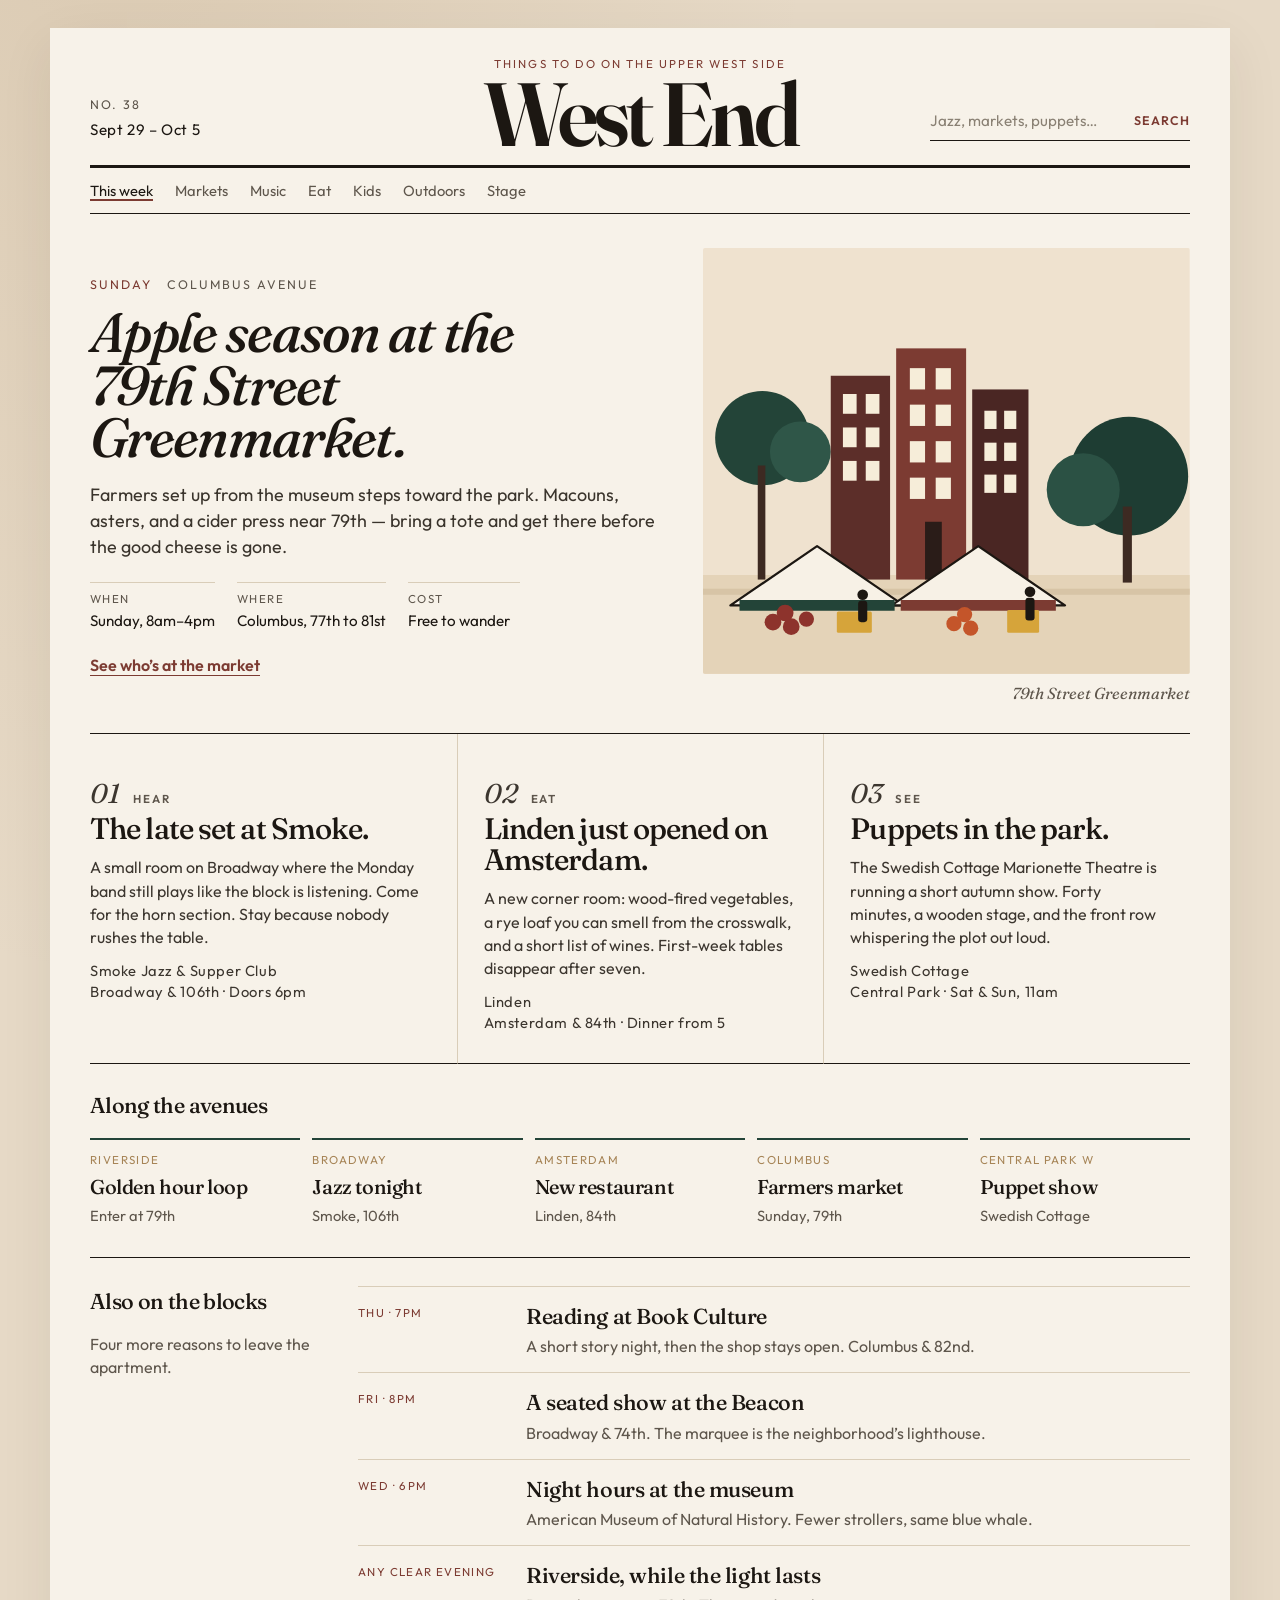
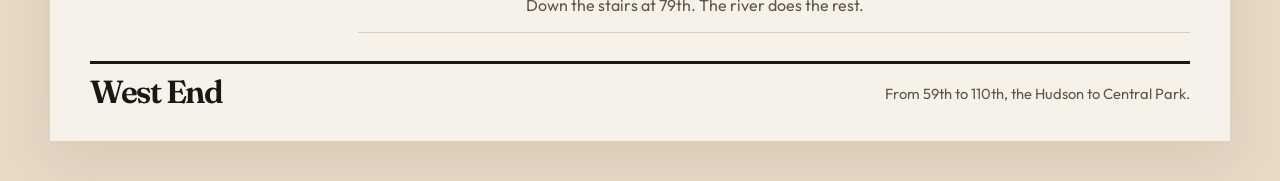
==== commit 7eaf18ac: "Add a West End homepage mockup for the Upper West Side. The page is a neighborhood guide for the wee" ====
--- a/index.html
+++ b/index.html
@@ -1,369 +1,219 @@
 <!DOCTYPE html>
 <html lang="en">
-
 <head>
-    <meta charset="UTF-8" />
-    <meta name="viewport" content="width=device-width, initial-scale=1.0" />
-    <title>Qway</title>
-    <link rel="icon" type="image/x-icon" href="./Diamond.png">
-    <link rel="stylesheet" href="https://cdnjs.cloudflare.com/ajax/libs/font-awesome/6.5.2/css/all.min.css" />
-    <link rel="stylesheet" href="styles.css" />
-    <script src="app.js" defer></script>
+  <meta charset="utf-8">
+  <meta name="viewport" content="width=device-width, initial-scale=1">
+  <title>West End — Things to do on the Upper West Side</title>
+  <link rel="preconnect" href="https://fonts.googleapis.com">
+  <link rel="preconnect" href="https://fonts.gstatic.com" crossorigin>
+  <link href="https://fonts.googleapis.com/css2?family=Fraunces:ital,opsz,wght@0,9..144,500;0,9..144,620;1,9..144,500;1,9..144,580&family=Outfit:wght@400;500;600&display=swap" rel="stylesheet">
+  <link rel="stylesheet" href="styles.css">
 </head>
-
 <body>
-    <div class="app" data-active-section="home">
-        <aside class="rail rail-left">
-            <nav id="leftRailNav" class="rail-nav" aria-label="Opened" aria-hidden="true" sections></nav>
-        </aside>
-
-        <main class="viewport" id="viewport">
-            <div class="panel-track stacked-menu" id="panelTrack">
-                <section class="panel is-active" id="home">
-                    <div class="panel-shell hero-shell">
-                        <img class="logo" src="QWAY_LOGO.png" alt="Qway logo" />
-                        <p class="logo-fallback" aria-hidden="true">Qway</p>
-                        <div class="cta-row">
-                            <a href="#watch" class="btn btn-primary">Watch now</a>
-                            <a href="#merch" class="btn btn-outline">Shop</a>
-                        </div>
-                        <p class="tagline">Eastern Progressive Psych Trio from Philly</p>
-                    </div>
-                </section>
-
-                <button type="button" id="mobileHomeReturn" class="mobile-home-return" data-target="home"
-                    aria-label="Return to home">
-                    <span class="mobile-home-return-label">HOME</span>
-                    <span class="mobile-section-label" id="mobileSectionLabel" aria-hidden="true"></span>
-                </button>
-
-                <section class="panel menu-item" id="new-release" aria-hidden="true" inert>
-                    <button type="button" class="mobile-panel-rail rail-tab menu-trigger" data-target="new-release">
-                        <span>NEW RELEASE</span>
-                        <svg class="arrow-icon" viewBox="0 0 24 24" aria-hidden="true">
-                            <path d="M7 10l5 5 5-5z" />
-                        </svg>
-                    </button>
-                    <div class="menu-content-wrapper mobile-panel-content-wrapper">
-                        <div class="menu-content mobile-panel-content">
-                            <div class="panel-shell release-shell">
-                                <div class="release-left">
-                                    <h1 class="release-title">Rouge</h1>
-                                    <div class="release-meta">
-                                        <p class="release-date">Album out September 25, 2026</p>
-                                        <a href="https://music.qwayband.com/rouge" class="btn btn-primary compact">Listen
-                                            now</a>
-                                    </div>
-                                </div>
-
-                                <div class="release-right">
-                                    <img class="release-cover" src="./rouge-cover.png" alt="Rouge album cover" />
-                                    <div class="release-notes-wrap">
-                                        <p class="release-copy"><strong>About:</strong> What started as a few ideas for songs
-                                            that we collectively loved and wanted to cover, turned into a full endeavor to
-                                            rework each song in a way that felt unique to us and added something to the song's
-                                            story. Red Clay and Red are both incredible pieces by Freddie Hubbard and King
-                                            Crimson, respectively, and we hope listeners enjoy our takes on these favorites of
-                                            ours. Both red in sound and in name; therefore, we call this EP "Rouge."</p>
-                                        <!-- <a class="text-link" href="#">Read Album Notes</a> -->
-                                    </div>
-                                </div>
-                            </div>
-                        </div>
-                    </div>
-                </section>
-
-                <section class="panel menu-item" id="tour" aria-hidden="true" inert>
-                    <button type="button" class="mobile-panel-rail rail-tab menu-trigger" data-target="tour">
-                        <span>TOUR</span>
-                        <svg class="arrow-icon" viewBox="0 0 24 24" aria-hidden="true">
-                            <path d="M7 10l5 5 5-5z" />
-                        </svg>
-                    </button>
-                    <div class="menu-content-wrapper mobile-panel-content-wrapper">
-                        <div class="menu-content mobile-panel-content">
-                            <div class="panel-shell tour-shell">
-                                <div class="tour-shell-title">
-                                    <h2 class="section-title">Summer Tour 2026</h2>
-                                    <!-- <p class="section-kicker">5 dates &bull; Northeast US</p> -->
-                                </div>
-                                <div class="tour-list" role="list">
-                                    <div class="tour-row" role="listitem">
-                                        <span class="tour-date">07.10</span>
-                                        <span class="tour-venue">
-                                            <span class="tour-venue-name">Design 710 Dispensary</span>
-                                            <span class="tour-venue-city">Atlantic City, NJ</span>
-                                        </span>
-                                        <a class="btn btn-outline tiny" href="https://design710.com/">Venue Info</a>
-                                    </div>
-                                    <div class="tour-row" role="listitem">
-                                        <span class="tour-date">07.25</span>
-                                        <span class="tour-venue">
-                                            <span class="tour-venue-name">Ripple Rays</span>
-                                            <span class="tour-venue-city">Richmond, VA</span>
-                                        </span>
-                                        <a class="btn btn-outline tiny"
-                                            href="https://www.instagram.com/rippleraysrva?fbclid=IwY2xjawSorP9leHRuA2FlbQIxMABicmlkETFXMUkwOHJpdUxjenV4REVuc3J0YwZhcHBfaWQQMjIyMDM5MTc4ODIwMDg5MgABHiZfAPDRy7J1Fv8LA4t99ERIMXY3-Tamw7LrhTrI_75NSgABYyYIpuGS6tIx_aem_Ow8U67XPHu4QHPWU5sk6EA">Venue
-                                            Info</a>
-                                    </div>
-                                    <div class="tour-row" role="listitem">
-                                        <span class="tour-date">08.29</span>
-                                        <span class="tour-venue">
-                                            <span class="tour-venue-name">Camp Scampi</span>
-                                            <span class="tour-venue-city">Addison, NY</span>
-                                        </span>
-                                        <a class="btn btn-outline tiny" href="http://theticketing.co/e/campscampi">Tickets</a>
-                                    </div>
-                            <!-- <div class="tour-row" role="listitem">
-                                <span class="tour-date">02.27</span>
-                                <span class="tour-venue">
-                                    <span class="tour-venue-name">Ophelia&rsquo;s</span>
-                                    <span class="tour-venue-city">Albany, NY</span>
-                                </span>
-                                <a class="btn btn-outline tiny" href="#">Tickets</a>
-                            </div> -->
-                            <!-- <div class="tour-row" role="listitem">
-                                <span class="tour-date">02.28</span>
-                                <span class="tour-venue">
-                                    <span class="tour-venue-name">Bar Freida</span>
-                                    <span class="tour-venue-city">Queens, NY</span>
-                                </span>
-                                <a class="btn btn-outline tiny" href="#">Tickets</a>
-                            </div> -->
-                                </div>
-                                <a class="btn btn-primary compact subscribe-btn" href="#contact">Subscribe for updates</a>
-                            </div>
-                        </div>
-                    </div>
-                </section>
-
-                <section class="panel menu-item" id="watch" aria-hidden="true" inert>
-                    <button type="button" class="mobile-panel-rail rail-tab menu-trigger" data-target="watch">
-                        <span>WATCH</span>
-                        <svg class="arrow-icon" viewBox="0 0 24 24" aria-hidden="true">
-                            <path d="M7 10l5 5 5-5z" />
-                        </svg>
-                    </button>
-                    <div class="menu-content-wrapper mobile-panel-content-wrapper">
-                        <div class="menu-content mobile-panel-content">
-                            <div class="panel-shell watch-shell">
-                                <h2 class="section-title">Crash Landing</h2>
-                                <p class="watch-subtitle">Official Video</p>
-                                <div class="video-card video-embed">
-                                    <a href="https://www.youtube.com/watch?v=IAd2jDeMKb0">
-                                        <video class="watch-video watch-video-desktop"
-                                            src="./walk%20%26%20rock%20NO%20text%20horizontal.mov"
-                                            title="Crash Landing official video" autoplay muted loop playsinline preload="auto">
-                                        </video>
-                                        <video class="watch-video watch-video-mobile"
-                                            src="./Walk n rock no text verticle.mov" title="Crash Landing official video"
-                                            autoplay muted loop playsinline preload="auto">
-                                        </video>
-                                    </a>
-                                </div>
-                                <div class="cta-row">
-                                    <a class="btn btn-primary compact" href="https://www.youtube.com/watch?v=IAd2jDeMKb0">Watch
-                                        official video</a>
-                                    <a class="btn btn-outline compact" href="https://www.youtube.com/@qway235">See all
-                                        videos</a>
-                                </div>
-                                <p class="platform-row">
-                                    Also available on
-                                    <a href="https://www.youtube.com/@qway235">YouTube</a>
-                                    <img src="./Tear-Drop.png">
-                                    <a href="https://open.spotify.com/artist/5vlnyrWf2SEe51IdwyKnfS">Spotify</a>
-                                    <img src="./Tear-Drop.png">
-                                    <a href="https://qwayband.bandcamp.com/">Bandcamp</a>
-                                </p>
-                            </div>
-                        </div>
-                    </div>
-                </section>
-
-                <section class="panel menu-item" id="listen" aria-hidden="true" inert>
-                    <button type="button" class="mobile-panel-rail rail-tab menu-trigger" data-target="listen">
-                        <span>LISTEN</span>
-                        <svg class="arrow-icon" viewBox="0 0 24 24" aria-hidden="true">
-                            <path d="M7 10l5 5 5-5z" />
-                        </svg>
-                    </button>
-                    <div class="menu-content-wrapper mobile-panel-content-wrapper">
-                        <div class="menu-content mobile-panel-content">
-                            <div class="panel-shell listen-shell">
-                                <p class="discography-label">DISCOGRAPHY</p>
-                                <div class="release-grid-shell">
-                                    <div class="release-grid">
-                                        <article class="release-card">
-                                            <img src="FrontCover_CrashLanding_Remix_3.png"
-                                                alt="Crash Landing / Assimilate Remix cover" />
-                                            <h3>
-                                                <a class="release-play"
-                                                    href="https://open.spotify.com/album/3hrsbWNF5oDpgrcZdaZlt7"
-                                                    rel="noopener noreferrer"
-                                                    aria-label="Listen to Crash Landing / Assimilate Remix on Bandcamp">
-                                                    <i class="fa-regular fa-circle-play" aria-hidden="true"></i>
-                                                </a>
-                                                Crash Landing / Assimilate Remix
-                                            </h3>
-                                            <p>2026</p>
-                                        </article>
-                                        <article class="release-card">
-                                            <img src="solidus.jpg" alt="Solidus cover" />
-                                            <h3>
-                                                <a class="release-play" href="https://music.qwayband.com/solidus"
-                                                    rel="noopener noreferrer" aria-label="Listen to Solidus on Bandcamp">
-                                                    <i class="fa-regular fa-circle-play" aria-hidden="true"></i>
-                                                </a>
-                                                Solidus
-                                            </h3>
-                                            <p>2025</p>
-                                        </article>
-                                        <article class="release-card">
-                                            <img src="deathfromabove.jpg" alt="Death from Above cover" />
-                                            <h3>
-                                                <a class="release-play"
-                                                    href="https://open.spotify.com/album/1ns12uy5pKNgYbkU3yPJbM"
-                                                    rel="noopener noreferrer"
-                                                    aria-label="Listen to Death from Above on Bandcamp">
-                                                    <i class="fa-regular fa-circle-play" aria-hidden="true"></i>
-                                                </a>
-                                                Death from Above
-                                            </h3>
-                                            <p>2021</p>
-                                        </article>
-                                    </div>
-                                    <p class="platform-row">
-                                        Also available on
-                                        <a href="https://www.youtube.com/@qway235">YouTube</a>
-                                        <img src="./Tear-Drop.png">
-                                        <a href="https://open.spotify.com/artist/5vlnyrWf2SEe51IdwyKnfS">Spotify</a>
-                                        <img src="./Tear-Drop.png">
-                                        <a href="https://qwayband.bandcamp.com/">Bandcamp</a>
-                                    </p>
-                                </div>
-                            </div>
-                        </div>
-                    </div>
-                </section>
-
-                <section class="panel menu-item" id="merch" aria-hidden="true" inert>
-                    <button type="button" class="mobile-panel-rail rail-tab menu-trigger" data-target="merch">
-                        <span>MERCH</span>
-                        <svg class="arrow-icon" viewBox="0 0 24 24" aria-hidden="true">
-                            <path d="M7 10l5 5 5-5z" />
-                        </svg>
-                    </button>
-                    <div class="menu-content-wrapper mobile-panel-content-wrapper">
-                        <div class="menu-content mobile-panel-content">
-                            <div class="panel-shell merch-shell">
-                                <p class="discography-label">SHOP</p>
-                                <div class="merch-grid">
-                                    <a class="merch-link" href="https://qwayband.bandcamp.com/album/solidus">
-                                        <article class="merch-card">
-                                            <img src="compact_disc.png" alt="Compact disc" />
-                                            <h3 class="merch-card-title">(solidus)</h3>
-                                            <h3>Compact Disc</h3>
-                                            <p>$10</p>
-                                        </article>
-                                    </a>
-                                    <a class="merch-link" href="https://qwayband.bandcamp.com/album/solidus">
-                                        <article class="merch-card">
-                                            <img src="vinyl.png" alt="Vinyl" />
-                                            <h3 class="merch-card-title">(solidus)</h3>
-                                            <h3>Limited Edition Vinyl</h3>
-                                            <p>$30</p>
-                                        </article>
-                                    </a>
-                                    <a class="merch-link" href="https://qwayband.bandcamp.com/album/solidus">
-                                        <article class="merch-card">
-                                            <img src="compact_disc.png" alt="Compact disc" />
-                                            <h3 class="merch-card-title">(solidus)</h3>
-                                            <h3>Compact Disc</h3>
-                                            <p>$10</p>
-                                        </article>
-                                    </a>
-                                    <a class="merch-link" href="https://qwayband.bandcamp.com/album/solidus">
-                                        <article class="merch-card">
-                                            <img src="vinyl.png" alt="Vinyl" />
-                                            <h3 class="merch-card-title">(solidus)</h3>
-                                            <h3>Limited Edition Vinyl</h3>
-                                            <p>$30</p>
-                                        </article>
-                                    </a>
-                                </div>
-                                <a href="#merch" class="btn btn-outline merch-shop-btn">See all merch</a>
-                            </div>
-                        </div>
-                    </div>
-                </section>
-
-                <section class="panel menu-item" id="contact" aria-hidden="true" inert>
-                    <button type="button" class="mobile-panel-rail rail-tab menu-trigger" data-target="contact">
-                        <span>CONTACT</span>
-                        <svg class="arrow-icon" viewBox="0 0 24 24" aria-hidden="true">
-                            <path d="M7 10l5 5 5-5z" />
-                        </svg>
-                    </button>
-                    <div class="menu-content-wrapper mobile-panel-content-wrapper">
-                        <div class="menu-content mobile-panel-content">
-                            <div class="panel-shell contact-shell">
-                                <div class="contact-copy">
-                                    <p class="contact-heading">Join our mailing list</p>
-                                    <a href="#" class="btn btn-primary compact">Subscribe for updates</a>
-                                    <p class="contact-meta">Bookings + Media</p>
-                                    <a href="mailto:jared@sageentertainment.live"
-                                        class="contact-email">jared@sageentertainment.live</a><br>
-                                    <a href="mailto:qwayband@gmail.com" class="contact-email">qwayband@gmail.com</a>
-                                </div>
-
-                                <div class="contact-collage" aria-hidden="true">
-                                    <img src="./9031C6F4-C51A-4ED4-B66D-947D44CA0385-16717-000006DD216D6597.jpg" alt="" />
-                                </div>
-                            </div>
-                            <div class="contact-social-rail social-rail" aria-label="Social links">
-                                <a href="https://www.facebook.com/qwayband" aria-label="Facebook"><i
-                                        class="fa-brands fa-facebook-f"></i></a>
-                                <a href="https://open.spotify.com/artist/5vlnyrWf2SEe51IdwyKnfS" aria-label="Spotify"><i
-                                        class="fa-brands fa-spotify"></i></a>
-                                <a href="https://www.instagram.com/qwayband/" aria-label="Instagram"><i
-                                        class="fa-brands fa-instagram"></i></a>
-                                <a href="https://www.youtube.com/@qway235" aria-label="YouTube"><i
-                                        class="fa-brands fa-youtube"></i></a>
-                                <a href="https://qwayband.bandcamp.com/" aria-label="Bandcamp"><i
-                                        class="fa-brands fa-bandcamp"></i></a>
-                                <a href="mailto:qwayband@gmail.com" aria-label="Email"><i class="fa-solid fa-envelope"></i></a>
-                            </div>
-                        </div>
-                    </div>
-                </section>
-
-            </div>
-        </main>
-
-        <aside class="rail rail-right">
-            <nav id="rightRailNav" class="rail-nav" aria-label="More sections">
-                <button type="button" class="rail-tab" data-target="new-release">
-                    NEW RELEASE
-                </button>
-                <button type="button" class="rail-tab" data-target="tour">TOUR</button>
-                <button type="button" class="rail-tab" data-target="watch">WATCH</button>
-                <button type="button" class="rail-tab" data-target="listen">LISTEN</button>
-                <button type="button" class="rail-tab" data-target="merch">MERCH</button>
-                <button type="button" class="rail-tab" data-target="contact">CONTACT</button>
-            </nav>
-            <div class="social-rail" aria-label="Social links">
-                <a href="https://www.facebook.com/qwayband" aria-label="Facebook"><i
-                        class="fa-brands fa-facebook-f"></i></a>
-                <a href="https://open.spotify.com/artist/5vlnyrWf2SEe51IdwyKnfS" aria-label="Spotify"><i
-                        class="fa-brands fa-spotify"></i></a>
-                <a href="https://www.instagram.com/qwayband/" aria-label="Instagram"><i
-                        class="fa-brands fa-instagram"></i></a>
-                <a href="https://www.youtube.com/@qway235" aria-label="YouTube"><i class="fa-brands fa-youtube"></i></a>
-                <a href="https://qwayband.bandcamp.com/" aria-label="Bandcamp"><i class="fa-brands fa-bandcamp"></i></a>
-                <a href="mailto:qwayband@gmail.com" aria-label="Email"><i class="fa-solid fa-envelope"></i></a>
-            </div>
-        </aside>
-    </div>
+  <div class="sheet">
+    <header class="mast">
+      <p class="issue">No. 38 <span>Sept 29 – Oct 5</span></p>
+      <div class="wordmark">
+        <p class="kicker">Things to do on the Upper West Side</p>
+        <p class="logo">West End</p>
+      </div>
+      <form class="search" role="search" action="#market">
+        <label class="sr" for="q">Search things to do</label>
+        <input id="q" type="search" placeholder="Jazz, markets, puppets…" autocomplete="off">
+        <button type="submit">Search</button>
+      </form>
+    </header>
+
+    <nav class="cats" aria-label="Categories">
+      <a class="on" href="#market">This week</a>
+      <a href="#market">Markets</a>
+      <a href="#jazz">Music</a>
+      <a href="#linden">Eat</a>
+      <a href="#puppets">Kids</a>
+      <a href="#also">Outdoors</a>
+      <a href="#also">Stage</a>
+    </nav>
+
+    <main>
+      <article class="hero" id="market">
+        <div class="hero-copy">
+          <p class="eyebrow"><span>Sunday</span> Columbus Avenue</p>
+          <h1>Apple season at the 79th Street Greenmarket.</h1>
+          <p class="deck">Farmers set up from the museum steps toward the park. Macouns, asters, and a cider press near 79th — bring a tote and get there before the good cheese is gone.</p>
+          <ul class="facts">
+            <li><span>When</span> Sunday, 8am–4pm</li>
+            <li><span>Where</span> Columbus, 77th to 81st</li>
+            <li><span>Cost</span> Free to wander</li>
+          </ul>
+          <a class="go" href="#market">See who’s at the market</a>
+        </div>
+        <figure class="scene">
+          <svg viewBox="0 0 640 560" role="img" aria-label="Illustration of brownstones and greenmarket tents along Columbus Avenue">
+            <rect width="640" height="560" fill="#efe2cf"/>
+            <rect y="430" width="640" height="130" fill="#e4d3b8"/>
+            <rect y="448" width="640" height="8" fill="#d7c4a6"/>
+            <circle cx="78" cy="250" r="62" fill="#234438"/>
+            <circle cx="128" cy="268" r="40" fill="#2f5648"/>
+            <rect x="72" y="286" width="10" height="150" fill="#3d2a22"/>
+            <g fill="#5c2e29">
+              <rect x="168" y="168" width="78" height="268"/>
+            </g>
+            <g fill="#7c3b32">
+              <rect x="254" y="132" width="92" height="304"/>
+            </g>
+            <g fill="#4a2623">
+              <rect x="354" y="186" width="74" height="250"/>
+            </g>
+            <g fill="#f6edd9">
+              <rect x="184" y="192" width="18" height="26"/>
+              <rect x="214" y="192" width="18" height="26"/>
+              <rect x="184" y="236" width="18" height="26"/>
+              <rect x="214" y="236" width="18" height="26"/>
+              <rect x="184" y="280" width="18" height="26"/>
+              <rect x="214" y="280" width="18" height="26"/>
+              <rect x="272" y="158" width="20" height="28"/>
+              <rect x="306" y="158" width="20" height="28"/>
+              <rect x="272" y="206" width="20" height="28"/>
+              <rect x="306" y="206" width="20" height="28"/>
+              <rect x="272" y="254" width="20" height="28"/>
+              <rect x="306" y="254" width="20" height="28"/>
+              <rect x="272" y="302" width="20" height="28"/>
+              <rect x="306" y="302" width="20" height="28"/>
+              <rect x="370" y="214" width="16" height="24"/>
+              <rect x="396" y="214" width="16" height="24"/>
+              <rect x="370" y="256" width="16" height="24"/>
+              <rect x="396" y="256" width="16" height="24"/>
+              <rect x="370" y="298" width="16" height="24"/>
+              <rect x="396" y="298" width="16" height="24"/>
+            </g>
+            <rect x="292" y="360" width="22" height="76" fill="#2a1c18"/>
+            <circle cx="560" cy="300" r="78" fill="#1e3d33"/>
+            <circle cx="500" cy="318" r="48" fill="#2b5144"/>
+            <rect x="552" y="340" width="12" height="100" fill="#3d2a22"/>
+            <path d="M36 470 L150 392 L264 470 Z" fill="#f7f1e6" stroke="#1c1712" stroke-width="3" stroke-linejoin="round"/>
+            <path d="M248 470 L362 392 L476 470 Z" fill="#f7f1e6" stroke="#1c1712" stroke-width="3" stroke-linejoin="round"/>
+            <path d="M48 470 h204" stroke="#234438" stroke-width="14"/>
+            <path d="M260 470 h204" stroke="#7c3b32" stroke-width="14"/>
+            <g fill="#8d332c">
+              <circle cx="92" cy="492" r="11"/>
+              <circle cx="116" cy="498" r="11"/>
+              <circle cx="108" cy="480" r="11"/>
+              <circle cx="136" cy="488" r="10"/>
+            </g>
+            <g fill="#c4552a">
+              <circle cx="330" cy="494" r="10"/>
+              <circle cx="352" cy="500" r="10"/>
+              <circle cx="344" cy="482" r="10"/>
+            </g>
+            <g fill="#d6a43a">
+              <rect x="176" y="478" width="46" height="28" rx="2"/>
+              <rect x="400" y="476" width="42" height="30" rx="2"/>
+            </g>
+            <g fill="#1c1712">
+              <circle cx="210" cy="456" r="7"/>
+              <rect x="204" y="464" width="12" height="28" rx="4"/>
+              <circle cx="430" cy="452" r="7"/>
+              <rect x="424" y="460" width="12" height="30" rx="4"/>
+            </g>
+          </svg>
+          <figcaption>79th Street Greenmarket</figcaption>
+        </figure>
+      </article>
+
+      <section class="picks" aria-label="Featured this week">
+        <article class="pick" id="jazz">
+          <p class="num">01 <span>Hear</span></p>
+          <h2>The late set at Smoke.</h2>
+          <p>A small room on Broadway where the Monday band still plays like the block is listening. Come for the horn section. Stay because nobody rushes the table.</p>
+          <p class="meta">Smoke Jazz &amp; Supper Club<br>Broadway &amp; 106th · Doors 6pm</p>
+        </article>
+        <article class="pick" id="linden">
+          <p class="num">02 <span>Eat</span></p>
+          <h2>Linden just opened on Amsterdam.</h2>
+          <p>A new corner room: wood-fired vegetables, a rye loaf you can smell from the crosswalk, and a short list of wines. First-week tables disappear after seven.</p>
+          <p class="meta">Linden<br>Amsterdam &amp; 84th · Dinner from 5</p>
+        </article>
+        <article class="pick" id="puppets">
+          <p class="num">03 <span>See</span></p>
+          <h2>Puppets in the park.</h2>
+          <p>The Swedish Cottage Marionette Theatre is running a short autumn show. Forty minutes, a wooden stage, and the front row whispering the plot out loud.</p>
+          <p class="meta">Swedish Cottage<br>Central Park · Sat &amp; Sun, 11am</p>
+        </article>
+      </section>
+
+      <section class="spine" aria-label="Along the avenues">
+        <h2>Along the avenues</h2>
+        <ol>
+          <li>
+            <span class="ave">Riverside</span>
+            <strong>Golden hour loop</strong>
+            <em>Enter at 79th</em>
+          </li>
+          <li>
+            <span class="ave">Broadway</span>
+            <strong>Jazz tonight</strong>
+            <em>Smoke, 106th</em>
+          </li>
+          <li>
+            <span class="ave">Amsterdam</span>
+            <strong>New restaurant</strong>
+            <em>Linden, 84th</em>
+          </li>
+          <li>
+            <span class="ave">Columbus</span>
+            <strong>Farmers market</strong>
+            <em>Sunday, 79th</em>
+          </li>
+          <li>
+            <span class="ave">Central Park W</span>
+            <strong>Puppet show</strong>
+            <em>Swedish Cottage</em>
+          </li>
+        </ol>
+      </section>
+
+      <section class="also" id="also">
+        <div class="also-head">
+          <h2>Also on the blocks</h2>
+          <p>Four more reasons to leave the apartment.</p>
+        </div>
+        <ul>
+          <li>
+            <time>Thu · 7pm</time>
+            <div>
+              <strong>Reading at Book Culture</strong>
+              <span>A short story night, then the shop stays open. Columbus &amp; 82nd.</span>
+            </div>
+          </li>
+          <li>
+            <time>Fri · 8pm</time>
+            <div>
+              <strong>A seated show at the Beacon</strong>
+              <span>Broadway &amp; 74th. The marquee is the neighborhood’s lighthouse.</span>
+            </div>
+          </li>
+          <li>
+            <time>Wed · 6pm</time>
+            <div>
+              <strong>Night hours at the museum</strong>
+              <span>American Museum of Natural History. Fewer strollers, same blue whale.</span>
+            </div>
+          </li>
+          <li>
+            <time>Any clear evening</time>
+            <div>
+              <strong>Riverside, while the light lasts</strong>
+              <span>Down the stairs at 79th. The river does the rest.</span>
+            </div>
+          </li>
+        </ul>
+      </section>
+    </main>
+
+    <footer>
+      <p class="logo-sm">West End</p>
+      <p>From 59th to 110th, the Hudson to Central Park.</p>
+    </footer>
+  </div>
 </body>
-
 </html>
--- a/styles.css
+++ b/styles.css
@@ -1,1276 +1,558 @@
-@font-face {
-    font-family: "HV Fitzgerald";
-    src: url("HV-Fitzgerald-Regular.otf") format("opentype");
-    font-weight: 400;
-    font-style: normal;
-    font-display: swap;
-}
-
-@font-face {
-    font-family: "HV Fitzgerald";
-    src: url("HV-Fitzgerald-Italic.otf") format("opentype");
-    font-weight: 400;
-    font-style: italic;
-    font-display: swap;
-}
-
-@font-face {
-    font-family: "HV Fitzgerald";
-    src: url("HV-Fitzgerald-Bold.otf") format("opentype");
-    font-weight: 700;
-    font-style: normal;
-    font-display: swap;
-}
-
-@font-face {
-    font-family: "HV Fitzgerald";
-    src: url("HV-Fitzgerald-Bold-Italic.otf") format("opentype");
-    font-weight: 700;
-    font-style: italic;
-    font-display: swap;
-}
-
 :root {
-    --bg: #f1f0ec;
-    --text: #1d1d1d;
-    --muted: #727272;
-    --rail: #cececa;
-    --accent: #e32832;
-    --panel-slide-duration: 450ms;
-    --content-fade-duration: 250ms;
-    --ease-cinematic: cubic-bezier(0.4, 0, 0.2, 1);
-    --rail-tab-width: 52px;
-    --social-rail-width: 58px;
-    --left-rail-width: 0px;
-    --right-rail-width: 370px;
+  --paper: #f6f0e6;
+  --sheet: #f7f2e9;
+  --ink: #1c1712;
+  --muted: #5e564c;
+  --line: #d9cdb8;
+  --rule: #1c1712;
+  --brown: #7c3b32;
+  --leaf: #234438;
+  --sand: #efe2cf;
+  --gold: #a68456;
+}
+
+* {
+  box-sizing: border-box;
 }
 
 html {
-    scroll-behavior: smooth;
-}
-
-* {
-    box-sizing: border-box;
-}
-
-html,
+  scroll-behavior: smooth;
+}
+
 body {
+  margin: 0;
+  background:
+    radial-gradient(ellipse at 10% -10%, rgba(166, 132, 86, 0.18), transparent 42%),
+    #e6d9c6;
+  color: var(--ink);
+  font-family: Outfit, "Avenir Next", "Segoe UI", sans-serif;
+  font-weight: 400;
+  line-height: 1.45;
+}
+
+.sr {
+  position: absolute;
+  width: 1px;
+  height: 1px;
+  padding: 0;
+  margin: -1px;
+  overflow: hidden;
+  clip: rect(0, 0, 0, 0);
+  border: 0;
+}
+
+a {
+  color: inherit;
+}
+
+.sheet {
+  width: min(1180px, calc(100% - 48px));
+  margin: 28px auto 40px;
+  padding: 28px 40px 36px;
+  background: var(--sheet);
+  box-shadow: 0 18px 50px rgba(48, 32, 18, 0.08);
+}
+
+.mast {
+  display: grid;
+  grid-template-columns: 1fr auto 1fr;
+  gap: 24px;
+  align-items: end;
+  padding-bottom: 16px;
+  border-bottom: 3px solid var(--rule);
+}
+
+.issue {
+  margin: 0 0 8px;
+  font-size: 0.78rem;
+  letter-spacing: 0.14em;
+  text-transform: uppercase;
+  color: var(--muted);
+}
+
+.issue span {
+  display: block;
+  margin-top: 4px;
+  letter-spacing: 0.04em;
+  text-transform: none;
+  font-size: 0.95rem;
+  color: var(--ink);
+}
+
+.wordmark {
+  text-align: center;
+}
+
+.kicker {
+  margin: 0 0 6px;
+  font-size: 0.72rem;
+  letter-spacing: 0.18em;
+  text-transform: uppercase;
+  color: var(--brown);
+}
+
+.logo,
+.logo-sm {
+  font-family: Fraunces, Georgia, "Times New Roman", serif;
+  font-weight: 620;
+  letter-spacing: -0.045em;
+  line-height: 0.78;
+}
+
+.logo {
+  margin: 0;
+  font-size: clamp(4.4rem, 7vw, 6.6rem);
+}
+
+.search {
+  justify-self: end;
+  display: flex;
+  align-items: center;
+  width: min(260px, 100%);
+  margin-bottom: 8px;
+  border-bottom: 1px solid var(--ink);
+}
+
+.search input {
+  width: 100%;
+  border: 0;
+  background: transparent;
+  color: var(--ink);
+  font: inherit;
+  font-size: 0.95rem;
+  padding: 8px 0;
+  outline: none;
+}
+
+.search input::placeholder {
+  color: #8a8174;
+}
+
+.search button {
+  border: 0;
+  background: transparent;
+  color: var(--brown);
+  font: inherit;
+  font-size: 0.78rem;
+  font-weight: 600;
+  letter-spacing: 0.08em;
+  text-transform: uppercase;
+  cursor: pointer;
+  padding: 8px 0 8px 10px;
+}
+
+.cats {
+  display: flex;
+  gap: 22px;
+  padding: 12px 0;
+  border-bottom: 1px solid var(--rule);
+  font-size: 0.92rem;
+}
+
+.cats a {
+  text-decoration: none;
+  color: var(--muted);
+}
+
+.cats a.on,
+.cats a:hover {
+  color: var(--ink);
+}
+
+.cats a.on {
+  box-shadow: inset 0 -2px 0 var(--brown);
+}
+
+.hero {
+  display: grid;
+  grid-template-columns: 1.08fr 0.92fr;
+  gap: 42px;
+  align-items: center;
+  padding: 34px 0 28px;
+  border-bottom: 1px solid var(--rule);
+}
+
+.eyebrow {
+  margin: 0 0 12px;
+  font-size: 0.78rem;
+  letter-spacing: 0.16em;
+  text-transform: uppercase;
+  color: var(--muted);
+}
+
+.eyebrow span {
+  color: var(--brown);
+  margin-right: 10px;
+}
+
+.hero h1,
+.pick h2,
+.also h2,
+.spine h2 {
+  font-family: Fraunces, Georgia, serif;
+  font-weight: 500;
+  letter-spacing: -0.03em;
+}
+
+.hero h1 {
+  margin: 0;
+  font-size: clamp(2.7rem, 4.3vw, 4.35rem);
+  font-style: italic;
+  line-height: 0.96;
+  max-width: 12ch;
+}
+
+.deck {
+  max-width: 38rem;
+  margin: 18px 0 0;
+  font-size: 1.12rem;
+  color: #3a342c;
+}
+
+.facts {
+  display: flex;
+  gap: 22px;
+  margin: 22px 0 0;
+  padding: 0;
+  list-style: none;
+}
+
+.facts li {
+  display: flex;
+  flex-direction: column;
+  gap: 2px;
+  min-width: 7rem;
+  padding-top: 8px;
+  border-top: 1px solid var(--line);
+  font-size: 0.95rem;
+}
+
+.facts span,
+.meta,
+.ave,
+.also time {
+  font-size: 0.72rem;
+  letter-spacing: 0.12em;
+  text-transform: uppercase;
+  color: var(--gold);
+}
+
+.facts span {
+  color: var(--muted);
+}
+
+.go {
+  display: inline-block;
+  margin-top: 22px;
+  color: var(--brown);
+  font-weight: 600;
+  text-underline-offset: 4px;
+}
+
+.scene {
+  margin: 0;
+}
+
+.scene svg {
+  display: block;
+  width: 100%;
+  height: auto;
+  border-radius: 2px;
+}
+
+.scene figcaption {
+  margin-top: 8px;
+  text-align: right;
+  font-family: Fraunces, Georgia, serif;
+  font-style: italic;
+  color: var(--muted);
+}
+
+.picks {
+  display: grid;
+  grid-template-columns: repeat(3, 1fr);
+}
+
+.pick {
+  padding: 28px 26px 30px 0;
+  border-bottom: 1px solid var(--rule);
+}
+
+.pick + .pick {
+  padding-left: 26px;
+  border-left: 1px solid var(--line);
+}
+
+.num {
+  margin: 0 0 14px;
+  font-family: Fraunces, Georgia, serif;
+  font-size: 1.7rem;
+  font-style: italic;
+  color: var(--brown);
+}
+
+.num span {
+  margin-left: 8px;
+  font-family: Outfit, sans-serif;
+  font-style: normal;
+  font-size: 0.72rem;
+  font-weight: 600;
+  letter-spacing: 0.16em;
+  text-transform: uppercase;
+  color: var(--muted);
+}
+
+.pick h2 {
+  margin: 0;
+  font-size: 1.85rem;
+  line-height: 1.05;
+}
+
+.pick p {
+  margin: 12px 0 0;
+  color: #3c362f;
+}
+
+.meta {
+  letter-spacing: 0.04em;
+  text-transform: none;
+  font-size: 0.92rem;
+  line-height: 1.4;
+  color: var(--muted);
+}
+
+.spine {
+  padding: 26px 0 8px;
+  border-bottom: 1px solid var(--rule);
+}
+
+.spine h2,
+.also h2 {
+  margin: 0 0 16px;
+  font-size: 1.35rem;
+}
+
+.spine ol {
+  display: grid;
+  grid-template-columns: repeat(5, 1fr);
+  gap: 12px;
+  margin: 0;
+  padding: 0 0 22px;
+  list-style: none;
+}
+
+.spine li {
+  display: flex;
+  flex-direction: column;
+  gap: 4px;
+  padding-top: 12px;
+  border-top: 2px solid var(--leaf);
+}
+
+.spine strong {
+  font-family: Fraunces, Georgia, serif;
+  font-size: 1.25rem;
+  font-weight: 500;
+  letter-spacing: -0.02em;
+}
+
+.spine em {
+  font-style: normal;
+  color: var(--muted);
+  font-size: 0.92rem;
+}
+
+.also {
+  display: grid;
+  grid-template-columns: 240px 1fr;
+  gap: 28px;
+  padding-top: 28px;
+}
+
+.also-head p {
+  margin: 0;
+  color: var(--muted);
+}
+
+.also ul {
+  margin: 0;
+  padding: 0;
+  list-style: none;
+}
+
+.also li {
+  display: grid;
+  grid-template-columns: 9.5rem 1fr;
+  gap: 16px;
+  padding: 14px 0;
+  border-top: 1px solid var(--line);
+}
+
+.also li:last-child {
+  border-bottom: 1px solid var(--line);
+}
+
+.also time {
+  padding-top: 4px;
+  color: var(--brown);
+}
+
+.also strong {
+  display: block;
+  font-family: Fraunces, Georgia, serif;
+  font-size: 1.35rem;
+  font-weight: 500;
+  letter-spacing: -0.02em;
+}
+
+.also span {
+  display: block;
+  margin-top: 3px;
+  color: var(--muted);
+}
+
+footer {
+  display: flex;
+  justify-content: space-between;
+  gap: 24px;
+  align-items: end;
+  margin-top: 28px;
+  padding-top: 16px;
+  border-top: 3px solid var(--rule);
+}
+
+.logo-sm {
+  margin: 0;
+  font-size: 2rem;
+}
+
+footer p:last-child {
+  margin: 0;
+  max-width: 28rem;
+  text-align: right;
+  color: var(--muted);
+  font-size: 0.92rem;
+}
+
+@media (max-width: 860px) {
+  body {
+    background: var(--sheet);
+  }
+
+  .sheet {
+    width: 100%;
     margin: 0;
-    height: 100%;
-}
-
-body {
-    background: var(--bg);
-    color: var(--text);
-    font-family: "HV Fitzgerald", serif;
-    overflow: hidden;
-}
-
-.app {
-    height: 100dvh;
+    padding: 18px 18px 32px;
+    box-shadow: none;
+  }
+
+  .mast {
+    grid-template-columns: 1fr;
+    gap: 14px;
+    align-items: start;
+  }
+
+  .issue span {
+    display: inline;
+    margin-left: 8px;
+  }
+
+  .wordmark {
+    text-align: left;
+  }
+
+  .logo {
+    font-size: 4.6rem;
+  }
+
+  .search {
+    justify-self: stretch;
+    width: 100%;
+  }
+
+  .cats {
     display: grid;
-    grid-template-columns: var(--left-rail-width) 1fr var(--right-rail-width);
-    background: var(--bg);
-    transition: grid-template-columns var(--panel-slide-duration) var(--ease-cinematic);
-}
-
-.rail {
-    display: flex;
-    min-height: 100dvh;
+    grid-template-columns: repeat(4, max-content);
+    justify-content: start;
+    column-gap: 16px;
+    row-gap: 8px;
     overflow: visible;
-}
-
-.rail-left {
-    justify-content: flex-end;
-}
-
-.rail-right {
+    margin: 0;
+    padding: 14px 0 12px;
+  }
+
+  .hero {
+    grid-template-columns: 1fr;
+    gap: 18px;
+    padding-top: 22px;
+  }
+
+  .scene {
+    order: -1;
+  }
+
+  .hero h1 {
+    max-width: 14ch;
+    font-size: 2.55rem;
+  }
+
+  .facts {
+    flex-direction: column;
+    gap: 10px;
+  }
+
+  .facts li {
+    flex-direction: row;
     justify-content: space-between;
-}
-
-.rail-nav {
-    display: flex;
-}
-
-.rail-tab {
-    --rail-tab-slide-x: 0px;
-    position: relative;
-    width: var(--rail-tab-width);
-    flex: 0 0 var(--rail-tab-width);
-    border: 0;
-    border-left: 1px solid var(--rail);
-    background: transparent;
-    color: var(--muted);
-    font-family: inherit;
-    font-size: clamp(1.65rem, 2vw, 2.2rem);
-    letter-spacing: 0.01em;
-    writing-mode: vertical-rl;
-    transform: translateX(var(--rail-tab-slide-x)) rotate(180deg);
-    display: flex;
-    align-items: center;
-    justify-content: center;
-    cursor: pointer;
-    padding: 1rem 0;
-    transition:
-        color 220ms ease,
-        transform var(--panel-slide-duration) var(--ease-cinematic);
-}
-
-.rail-tab.rail-tab-moving {
-    z-index: 2;
-    pointer-events: none;
-}
-
-.rail-tab:hover {
-    color: var(--text);
-}
-
-.rail-tab::after {
-    content: "";
-    position: absolute;
-    left: 50%;
-    bottom: 12px;
-    width: 26px;
-    height: 32px;
-    background: url("Tear-Drop-red.png") center / contain no-repeat;
-    opacity: 0;
-    transform: translateX(-50%) rotate(180deg) scale(0.8);
-    transform-origin: center;
-    transition: opacity 220ms ease, transform 220ms ease;
-}
-
-.rail-tab:hover::after,
-.rail-tab.active::after {
-    opacity: 1;
-    transform: translateX(-50%) rotate(180deg) scale(1);
-}
-
-.rail-tab:focus-visible,
-.social-rail a:focus-visible,
-.btn:focus-visible {
-    outline: 2px solid var(--accent);
-    outline-offset: 3px;
-}
-
-.rail-left .rail-tab {
-    border-left: none;
-    border-right: 1px solid var(--rail);
-}
-
-.rail-tab.active {
-    color: var(--text);
-    font-weight: 600;
-}
-
-.mobile-panel-rail,
-.mobile-social-rail.social-rail,
-.mobile-home-return {
-    display: none;
-}
-
-.menu-content-wrapper,
-.menu-content {
-    display: contents;
-}
-
-.arrow-icon {
-    display: none;
-    width: 24px;
-    height: 24px;
-    fill: currentColor;
-    flex: 0 0 auto;
-    transition: transform 0.3s cubic-bezier(0.25, 1, 0.5, 1);
-}
-
-.social-rail {
-    width: var(--social-rail-width);
-    flex: 0 0 var(--social-rail-width);
-    border-left: 1px solid var(--rail);
-    display: flex;
+    gap: 12px;
+    min-width: 0;
+  }
+
+  .picks {
+    grid-template-columns: 1fr;
+  }
+
+  .pick,
+  .pick + .pick {
+    padding: 22px 0;
+    border-left: 0;
+  }
+
+  .spine ol {
+    display: grid;
+    grid-template-columns: 1fr 1fr;
+    gap: 16px 18px;
+    overflow: visible;
+    margin: 0;
+    padding: 0 0 8px;
+  }
+
+  .spine li {
+    min-width: 0;
+  }
+
+  .also {
+    grid-template-columns: 1fr;
+    gap: 8px;
+  }
+
+  .also li {
+    grid-template-columns: 1fr;
+    gap: 4px;
+  }
+
+  footer {
     flex-direction: column;
-    align-items: center;
-    justify-content: center;
-    gap: 1.15rem;
-}
-
-.social-rail a {
-    position: relative;
-    color: #7f7f7f;
-    font-size: 1.55rem;
-    text-decoration: none;
-    transition: color 220ms ease, transform 220ms ease;
-    padding-bottom: 6px;
-}
-
-.social-rail a:hover {
-    color: var(--text);
-    transform: translateY(-1px);
-}
-
-.social-rail a::after {
-    content: "";
-    position: absolute;
-    left: 50%;
-    bottom: 0;
-    width: 0;
-    height: 2px;
-    background: var(--accent);
-    transform: translateX(-50%);
-    transition: width 220ms ease;
-    border-radius: 999px;
-}
-
-.social-rail a:hover::after {
-    width: 14px;
-}
-
-.viewport {
-    overflow: hidden;
-    position: relative;
-    min-width: 0;
-}
-
-.panel-track {
-    position: relative;
-    width: 100%;
-    height: 100%;
-    will-change: transform;
-}
-
-.panel {
-    position: absolute;
-    inset: 0;
-    overflow: hidden;
-    min-width: 0;
-    min-height: 100%;
-    display: flex;
-    align-items: center;
-    justify-content: center;
-    padding: clamp(2rem, 5vw, 5rem);
-    transform: translateX(100%);
-    transition: transform var(--panel-slide-duration) var(--ease-cinematic);
-    will-change: transform;
-}
-
-.panel.parked-left {
-    transform: translateX(-100%);
-}
-
-.panel.is-active {
-    transform: translateX(0);
-}
-
-.panel-shell {
-    width: min(1000px, 92%);
-}
-
-.hero-shell {
-    display: flex;
-    flex-direction: column;
-    align-items: center;
-    justify-content: center;
-}
-
-.logo {
-    width: min(490px, 100%);
-    height: auto;
-    display: block;
-    margin-bottom: 2.2rem;
-}
-
-.logo-fallback {
-    display: none;
-    margin: 0 0 2.2rem;
-    font-size: clamp(5rem, 14vw, 9rem);
-    font-style: italic;
-    line-height: 0.95;
-    letter-spacing: -0.06em;
-}
-
-.logo.is-missing {
-    display: none;
-}
-
-.logo.is-missing + .logo-fallback {
-    display: block;
-}
-
-.cta-row {
-    display: flex;
-    flex-wrap: wrap;
-    gap: 1rem;
-    margin-bottom: 1.75rem;
-    align-items: center;
-    justify-content: center;
-}
-
-.btn {
-    min-width: 210px;
-    height: 56px;
-    padding: 0;
-    border-radius: 999px;
-    border: 2px solid var(--accent);
-    display: inline-flex;
-    align-items: center;
-    justify-content: center;
-    text-decoration: none;
-    font-family: inherit;
-    font-size: clamp(1.3rem, 1.9vw, 2rem);
-    letter-spacing: 0.02em;
-    line-height: 1;
-    color: var(--accent);
-    background: transparent;
-    transition:
-        background-color 220ms ease,
-        border-color 220ms ease,
-        color 220ms ease,
-        transform 220ms ease;
-}
-
-.btn.compact {
-    min-width: 248px;
-    height: 52px;
-    font-size: clamp(1.15rem, 1.4vw, 1.75rem);
-}
-
-.btn.tiny {
-    min-width: 130px;
-    height: 42px;
-    font-size: 1.15rem;
-}
-
-.btn-primary {
-    background: var(--accent);
-    color: #fff;
-}
-
-.btn-primary:hover {
-    border-color: #cd2330;
-    background: #ab1d28;
-}
-
-.btn-outline {
-    color: var(--text);
-}
-
-.btn-outline:hover {
-    background: rgba(227, 40, 50, 0.1);
-}
-
-.tagline {
-    margin: 0;
-    font-size: clamp(1.1rem, 2.4vw, 2rem);
-    line-height: 1.2;
-    text-align: center;
-}
-
-.release-shell {
-    display: grid;
-    grid-template-columns: minmax(260px, 0.88fr) minmax(340px, 1fr);
-    grid-template-areas:
-        "title  cover"
-        "meta   notes";
-    column-gap: clamp(3.25rem, 7.5vw, 7.75rem);
-    row-gap: clamp(1.25rem, 2.2vw, 1.9rem);
-    width: min(100%, 960px);
-    align-items: center;
-}
-
-.release-left,
-.release-right {
-    display: contents;
-}
-
-.release-title {
-    grid-area: title;
-    align-self: end;
-    justify-self: center;
-    text-align: center;
-    margin: 0;
-    font-size: clamp(5.25rem, 7.4vw, 8.9rem);
-    line-height: 0.95;
-    font-style: italic;
-    font-weight: 400;
-    letter-spacing: -0.04em;
-}
-
-.release-date {
-    margin: 0;
-    color: #3f3f3f;
-    font-size: clamp(1.15rem, 1.25vw, 1.62rem);
-    line-height: 1.2;
-}
-
-.release-cover {
-    grid-area: cover;
-    align-self: end;
-    margin: 0;
-    width: min(392px, 100%);
-    height: auto;
-    display: block;
-    border-radius: 8px;
-    border: 1px solid rgba(29, 29, 29, 0.09);
-    box-shadow: 0 18px 42px rgba(29, 29, 29, 0.12);
-}
-
-.release-copy {
-    margin: 0;
-    max-width: 28rem;
-    font-size: clamp(1rem, 1.03vw, 1.28rem);
-    line-height: 1.58;
-    color: #3f3f3f;
-    text-wrap: pretty;
-}
-
-.release-copy strong {
-    color: var(--text);
-    font-weight: 700;
-}
-
-.release-meta {
-    grid-area: meta;
-    display: flex;
-    flex-direction: column;
-    align-items: center;
-    text-align: center;
-    gap: 1.35rem;
-}
-
-.release-notes-wrap {
-    grid-area: notes;
-    padding-top: 0;
-}
-
-.text-link {
-    display: inline-block;
-    margin-top: 0.7rem;
-    color: #666;
-    font-size: clamp(1rem, 1vw, 1.35rem);
-    font-style: italic;
-    text-decoration-thickness: 1px;
-    text-underline-offset: 3px;
-}
-
-.section-title {
-    margin: 0;
-    font-size: clamp(2.5rem, 5vw, 5.2rem);
-    line-height: 1.25;
-}
-
-.section-kicker {
-    margin: 0.55rem 0 1.9rem;
-    color: #4f4f4f;
-    font-size: clamp(1.05rem, 1.1vw, 1.45rem);
-    font-style: italic;
-}
-
-.tour-shell {
-    max-width: 860px;
-    height: 100%;
-    display: flex;
-    flex-direction: column;
-    justify-content: space-evenly;
-    align-items: center;
-}
-
-.tour-shell-title {
-    display: flex;
-    flex-direction: column;
-    align-items: center;
-}
-
-.tour-list {
-    display: flex;
-    flex-direction: column;
-    align-items: stretch;
-    gap: 0.7rem;
-    width: 100%;
-    margin-bottom: 1.8rem;
-}
-
-.tour-row {
-    display: grid;
-    grid-template-columns: 95px minmax(0, 1fr) 8.75rem;
-    align-items: center;
-    gap: 1.2rem;
-    height: 4.75rem;
-}
-
-.tour-date {
-    color: var(--accent);
-    font-size: clamp(1.35rem, 1.6vw, 2rem);
-}
-
-.tour-venue {
-    font-size: clamp(1rem, 2.2vw, 3rem);
-}
-
-.tour-venue-name,
-.tour-venue-city {
-    display: inline;
-}
-
-.tour-venue-name::after {
-    content: " / ";
-}
-
-.tour-row .btn.tiny {
-    width: 8.75rem;
-    min-width: 0;
-    justify-self: end;
-}
-
-.subscribe-btn {
-    margin-top: 0.8rem;
-}
-
-.watch-shell {
-    max-width: 860px;
-    text-align: center;
-}
-
-.watch-subtitle {
-    margin: 0.4rem 0 1rem;
-    font-size: clamp(1.7rem, 2.2vw, 3rem);
-}
-
-.video-card.video-embed {
-    position: relative;
-    width: 100%;
-    aspect-ratio: 16 / 9;
-    border-radius: 22px;
-    overflow: hidden;
-    margin-bottom: 1.6rem;
-    background: #000;
-}
-
-.video-card.video-embed iframe,
-.video-card.video-embed video {
-    width: 100%;
-    height: 100%;
-    border: 0;
-    display: block;
-    object-fit: cover;
-    background: #000;
-}
-
-.watch-video-mobile {
-    display: none;
-}
-
-.platform-row {
-    margin: 2rem 0 0;
-    color: #595959;
-    font-size: clamp(1rem, 1vw, 1.25rem);
-}
-
-.platform-row a {
-    color: inherit;
-    text-underline-offset: 3px;
-}
-
-.platform-row img {
-    width: 8px;
-}
-
-.listen-shell .platform-row {
-    text-align: center;
-}
-
-.listen-shell {
-    max-width: 980px;
-}
-
-.merch-shell {
-    max-width: 620px;
-}
-
-.discography-label {
-    margin: 0 0 1.1rem;
-    text-align: right;
-    color: #7d7d7d;
-    font-size: clamp(1.15rem, 1vw, 1.35rem);
-    letter-spacing: 0.02em;
-}
-
-.release-grid-shell {
-    display: flex;
-    flex-direction: column;
-    align-items: center;
-}
-
-.release-grid {
-    display: grid;
-    grid-template-columns: repeat(3, minmax(0, 1fr));
-    gap: 1.4rem;
-    margin-bottom: 1.6rem;
-}
-
-.release-play {
-    color: #666;
-    text-decoration: none;
-    display: inline-block;
-    transition: color 220ms ease, transform 220ms ease;
-}
-
-.release-play:hover,
-.release-play:focus-visible {
-    color: var(--accent);
-    transform: scale(1.12);
-    outline: none;
-}
-
-.release-card img {
-    width: 100%;
-    display: block;
-    aspect-ratio: 1 / 1;
-    object-fit: cover;
-}
-
-:is(.release-card, .merch-card) h3 {
-    font-size: clamp(1.45rem, 1.6vw, 2.1rem);
-    line-height: 1.2;
-}
-
-.release-card h3 {
-    margin: 0.55rem 0 0.15rem;
-}
-
-.release-card h3 i {
-    font-size: 0.85em;
-    margin-right: 0.3rem;
-    color: #666;
-}
-
-:is(.release-card, .merch-card) p {
-    margin: 0;
-    color: #4f4f4f;
-    font-size: clamp(1.25rem, 1.3vw, 1.55rem);
-}
-
-.merch-grid {
-    display: grid;
-    grid-template-columns: repeat(2, minmax(0, 1fr));
-    gap: 1rem 2rem;
-}
-
-.merch-link {
-    color: var(--text);
-    display: block;
-    text-decoration: none;
-}
-
-.merch-link:focus-visible {
-    outline: none;
-}
-
-.merch-card {
-    transition: transform 180ms ease;
-    transform-origin: center;
-}
-
-.merch-card img {
-    display: block;
-    width: 100%;
-    max-width: 220px;
-    height: min(192px, 100%);
-    aspect-ratio: 1 / 1;
-    object-fit: contain;
-    margin-bottom: 0;
-}
-
-.merch-card h3 {
-    margin: 0.05rem 0 0;
-}
-
-.merch-card .merch-card-title {
-    font-style: italic;
-    margin-top: -1.5rem;
-}
-
-.merch-link:hover .merch-card,
-.merch-link:focus-visible .merch-card {
-    transform: scale(1.1);
-}
-
-.merch-shop-btn {
-    display: flex;
-    margin: 3rem auto 0;
-    width: min(18rem, 100%);
-    white-space: nowrap;
-}
-
-.contact-shell {
-    display: grid;
-    grid-template-columns: minmax(14rem, 1fr) minmax(24rem, 52%);
-    gap: clamp(1.25rem, 3vw, 3rem);
-    align-items: stretch;
-    width: 100%;
-    max-width: none;
-    height: 100%;
-}
-
-.contact-copy {
-    align-self: center;
-    justify-self: end;
-    width: min(20rem, 100%);
-}
-
-.contact-heading {
-    margin: 0 0 0.8rem;
-    font-size: clamp(1.5rem, 1.9vw, 2.3rem);
-}
-
-.contact-meta {
-    margin: 1.35rem 0 0.4rem;
-    font-size: clamp(1.35rem, 1.35vw, 1.75rem);
-}
-
-.contact-email {
-    color: #444;
-    text-decoration: none;
-    font-size: clamp(1rem, 1.3vw, 1.6rem);
-}
-
-.contact-collage {
-    display: grid;
-    gap: 0;
-    justify-self: end;
-    overflow: hidden;
-    height: 100%;
-    place-items: center;
-}
-
-.contact-collage img {
-    width: 100%;
-    height: 100%;
-    display: block;
-    object-fit: contain;
-    min-height: 0;
-}
-
-.contact-social-rail.social-rail {
-    display: none;
-}
-
-#contact.panel {
-    padding-top: 0;
-    padding-bottom: 0;
-}
-
-@media (min-width: 961px) {
-    #contact.panel {
-        padding: 0;
-    }
-
-    .contact-shell {
-        padding-left: clamp(3rem, 7vw, 5rem);
-    }
-
-    .contact-collage {
-        padding-right: clamp(0.75rem, 1.5vw, 1.5rem);
-    }
-}
-
-@media (min-width: 1600px) and (min-height: 1080px) {
-    body {
-        display: grid;
-        place-items: center;
-        background: #eaf1f8;
-        background-image: url(./joe-woods-4Zaq5xY5M_c-unsplash.jpg);
-        background-size: cover;
-    }
-
-    .app {
-        width: min(calc(100vw - 4rem), 1600px);
-        height: min(calc(100dvh - 4rem), 1024px);
-        box-shadow: 0 0 0 1px rgba(29, 29, 29, 0.08);
-    }
-
-    .rail {
-        min-height: 100%;
-    }
-
-    .panel {
-        min-height: 100%;
-        padding: clamp(2rem, 3.5vw, 4rem);
-    }
-
-    .panel-shell {
-        width: min(920px, 90%);
-    }
-
-    .contact-shell,
-    .contact-collage {
-        height: 100%;
-    }
-
-    .contact-shell {
-        grid-template-columns: minmax(16rem, 1fr) minmax(28rem, 52%);
-        gap: clamp(1.5rem, 3vw, 3.5rem);
-        width: 100%;
-    }
-
-    .contact-copy {
-        justify-self: end;
-        width: min(21rem, 100%);
-    }
-
-    .contact-collage img {
-        width: 100%;
-        height: 100%;
-        max-height: 100%;
-        object-fit: contain;
-    }
-
-    .btn {
-        padding: 0 1.35rem;
-    }
-
-    .btn.compact {
-        padding: 0 1.5rem;
-    }
-
-    .btn.tiny {
-        padding: 0 0.9rem;
-    }
-
-    .tour-row {
-        height: 7rem;
-        min-height: 6rem;
-        grid-template-columns: 5rem minmax(0, 1fr) 9.5rem;
-    }
-
-    .tour-row .btn.tiny {
-        width: 9.5rem;
-    }
-}
-
-@media (max-width: 1200px) {
-    .panel {
-        padding: 2rem;
-    }
-
-    .btn {
-        min-width: 170px;
-    }
-}
-
-@media (max-width: 960px) {
-    body {
-        overflow: auto;
-        -webkit-overflow-scrolling: touch;
-        overscroll-behavior-y: contain;
-    }
-
-    html {
-        scroll-padding-top: 0;
-    }
-
-    .app {
-        display: flex;
-        flex-direction: column;
-        height: auto;
-        min-height: 100dvh;
-        grid-template-columns: 1fr;
-    }
-
-    .rail {
-        display: none;
-    }
-
-    .mobile-panel-rail {
-        --rail-tab-slide-x: 0px;
-        position: sticky;
-        top: 0;
-        z-index: 3;
-        width: calc(100% + 3.2rem);
-        min-width: 0;
-        height: 52px;
-        flex: 0 0 52px;
-        writing-mode: horizontal-tb;
-        transform: none;
-        display: flex;
-        border-left: 0;
-        border-right: 0;
-        border-bottom: 1px solid var(--rail);
-        background: var(--bg);
-        color: var(--muted);
-        margin: 0 -1.6rem;
-        padding: 0 1rem;
-        font-size: clamp(1rem, 4vw, 1.25rem);
-    }
-
-    .mobile-panel-rail::after {
-        display: none;
-    }
-
-    .app:not([data-active-section="home"]) .mobile-home-return {
-        position: fixed;
-        top: 0;
-        left: 0;
-        right: 0;
-        z-index: 5;
-        display: flex;
-        align-items: center;
-        justify-content: flex-start;
-        height: 52px;
-        padding: 0 1.6rem;
-        background: var(--bg);
-        border: 0;
-        border-bottom: 1px solid var(--rail);
-        color: var(--muted);
-        font: inherit;
-        font-size: clamp(1rem, 4vw, 1.25rem);
-        cursor: pointer;
-    }
-
-    .app:not([data-active-section="home"]) .mobile-home-return:hover,
-    .app:not([data-active-section="home"]) .mobile-home-return:focus-visible {
-        color: var(--text);
-        outline: none;
-    }
-
-    .mobile-home-return-label {
-        flex: 0 0 auto;
-    }
-
-    .mobile-section-label {
-        display: none;
-    }
-
-    .mobile-social-rail.social-rail {
-        width: 100%;
-        min-height: 48px;
-        flex: 0 0 48px;
-        display: flex;
-        flex-direction: row;
-        border-left: 0;
-        border-bottom: 1px solid var(--rail);
-        border-top: 0;
-        padding: 0 0.8rem;
-        gap: 0.8rem;
-    }
-
-    .social-rail a {
-        font-size: 1.2rem;
-        padding-bottom: 0;
-    }
-
-    body {
-        overflow: auto;
-    }
-
-    .viewport {
-        order: 3;
-        overflow: visible;
-    }
-
-    .stacked-menu {
-        display: flex;
-        flex-direction: column;
-        width: 100%;
-    }
-
-    .panel-track {
-        transform: none !important;
-        overflow-anchor: none;
-    }
-
-    .panel {
-        position: relative;
-        inset: auto;
-        min-width: 100%;
-        min-height: auto;
-        flex-direction: column;
-        align-items: stretch;
-        justify-content: flex-start;
-        padding: 0 1.6rem;
-        border-bottom: 1px solid var(--rail);
-        scroll-margin-top: 0;
-        overflow-anchor: none;
-        transform: none !important;
-        transition: none !important;
-    }
-
-    .panel.is-active {
-        padding-bottom: 0;
-    }
-
-    .app:not([data-active-section="home"]) .mobile-home-return {
-        display: none;
-    }
-
-    #home.panel {
-        padding-top: 0;
-        padding-bottom: 0;
-    }
-
-    #home.panel.is-active {
-        padding-top: 10rem;
-        padding-bottom: 10rem;
-    }
-
-    .hero-shell .cta-row {
-        flex-wrap: nowrap;
-        width: min(100%, 22rem);
-    }
-
-    .hero-shell .cta-row .btn {
-        flex: 1 1 0;
-        min-width: 9.5rem;
-        padding: 0;
-    }
-
-    .tour-shell {
-        height: auto;
-        justify-content: flex-start;
-        gap: 1.5rem;
-        text-align: center;
-    }
-
-    .tour-list {
-        gap: 1rem;
-        margin-bottom: 1.2rem;
-        width: 96vw;
-    }
-
-    .tour-row {
-        grid-template-columns: 4.5rem minmax(0, 1fr) 2.75rem;
-        gap: 0.75rem;
-        width: 100vw;
-        height: auto;
-        min-height: 6.75rem;
-        margin-left: calc(50% - 50vw);
-        margin-right: calc(50% - 50vw);
-        padding: 0.85rem 1rem;
-    }
-
-    .tour-row:nth-child(odd) {
-        background: rgba(29, 29, 29, 0.045);
-    }
-
-    .tour-date {
-        font-size: clamp(1.45rem, 5.6vw, 1.85rem);
-    }
-
-    .tour-venue {
-        font-size: clamp(1.45rem, 6.2vw, 2.05rem);
-        line-height: 1.05;
-        letter-spacing: 3px;
-    }
-
-    .tour-venue-name,
-    .tour-venue-city {
-        display: block;
-    }
-
-    .tour-venue-name::after {
-        content: "";
-    }
-
-    .tour-row .btn.tiny {
-        width: 6rem;
-        min-width: 0;
-        height: 36px;
-        padding: 0 0.5rem;
-        font-size: 0.92rem;
-        justify-self: center;
-        transform: rotate(90deg);
-        transform-origin: center;
-    }
-
-    .watch-shell .video-card.video-embed {
-        width: 100vw;
-        aspect-ratio: 9 / 16;
-        border-radius: 0;
-        margin-left: calc(50% - 50vw);
-        margin-right: calc(50% - 50vw);
-    }
-
-    .watch-video-desktop {
-        display: none;
-    }
-
-    .watch-video-mobile {
-        display: block;
-    }
-
-    .watch-shell .platform-row,
-    .listen-shell .platform-row {
-        width: 96vw;
-        margin-left: calc(50% - 48vw);
-        margin-right: calc(50% - 48vw);
-        overflow-wrap: anywhere;
-        text-align: center;
-    }
-
-    .mobile-panel-rail.menu-trigger {
-        position: static;
-        z-index: auto;
-        display: flex;
-        justify-content: space-between;
-        align-items: center;
-        width: 100%;
-        min-width: 0;
-        height: 56px;
-        flex: 0 0 56px;
-        writing-mode: horizontal-tb;
-        transform: none;
-        border: 0;
-        border-bottom: 1px solid var(--rail);
-        background: rgba(255, 255, 255, 0.34);
-        color: var(--muted);
-        margin: 0;
-        padding: 0 1.35rem;
-        font-size: clamp(1rem, 4vw, 1.25rem);
-        font-weight: 600;
-        text-align: left;
-    }
-
-    .mobile-panel-rail.menu-trigger::after {
-        display: none;
-    }
-
-    .mobile-panel-rail.menu-trigger:hover,
-    .mobile-panel-rail.menu-trigger:focus-visible {
-        color: var(--text);
-    }
-
-    .arrow-icon {
-        display: block;
-    }
-
-    .menu-item.is-open .arrow-icon {
-        transform: rotate(180deg);
-    }
-
-    .mobile-panel-content-wrapper {
-        display: grid;
-        grid-template-rows: 0fr;
-        width: 100%;
-        transition: grid-template-rows 0.35s cubic-bezier(0.25, 1, 0.5, 1);
-    }
-
-    .mobile-panel-content {
-        display: block;
-        min-height: 0;
-        overflow: hidden;
-        opacity: 0;
-        transform: translateY(-8px);
-        transition: opacity 0.3s ease, transform 0.3s ease;
-    }
-
-    .menu-item.is-open .mobile-panel-content-wrapper {
-        grid-template-rows: 1fr;
-    }
-
-    .menu-item.is-open .mobile-panel-content {
-        opacity: 1;
-        transform: translateY(0);
-        transition-delay: 0.05s;
-    }
-
-    .mobile-panel-content .panel-shell,
-    .mobile-panel-content .panel-shell>* {
-        filter: none !important;
-        animation: none !important;
-    }
-
-    .mobile-panel-content .panel-shell {
-        align-self: center;
-        opacity: 1 !important;
-        transform: none;
-        overflow: visible;
-        pointer-events: auto;
-        padding: 2.6rem 1.6rem;
-    }
-
-    .release-shell {
-        grid-template-columns: 1fr;
-        grid-template-areas:
-            "title"
-            "meta"
-            "cover"
-            "notes";
-        justify-items: center;
-        text-align: center;
-    }
-
-    .release-cover {
-        width: min(280px, 100%);
-    }
-
-    .release-copy {
-        max-width: 32rem;
-    }
-
-    .contact-shell {
-        grid-template-columns: 1fr;
-        height: auto;
-        align-items: center;
-    }
-
-    .contact-collage {
-        width: 100vw;
-        height: auto;
-        justify-self: center;
-        overflow: hidden;
-        padding-right: 0;
-        margin-left: calc(50% - 50vw);
-        margin-right: calc(50% - 50vw);
-    }
-
-    .contact-collage img {
-        width: 100%;
-        height: auto;
-        max-height: none;
-        max-width: 100%;
-        min-height: 0;
-    }
-
-    .contact-social-rail.social-rail {
-        width: 100vw;
-        min-height: 48px;
-        flex: 0 0 48px;
-        display: flex;
-        flex-direction: row;
-        border-left: 0;
-        border-bottom: 1px solid var(--rail);
-        border-top: 1px solid var(--rail);
-        padding: 0 0.8rem;
-        gap: 0.8rem;
-        margin-left: calc(50% - 50vw);
-        margin-right: calc(50% - 50vw);
-    }
-
-    .release-grid {
-        grid-template-columns: 1fr;
-    }
+    align-items: start;
+  }
+
+  footer p:last-child {
+    text-align: left;
+  }
 }
 
 @media (prefers-reduced-motion: reduce) {
-
-    html {
-        scroll-behavior: auto;
-    }
-
-    .app,
-    .panel,
-    .panel-shell,
-    .mobile-panel-content-wrapper,
-    .mobile-panel-content,
-    .arrow-icon,
-    .merch-card {
-        transition: none;
-    }
-
-    .panel-shell {
-        transform: none;
-    }
-
-    .merch-link:hover .merch-card,
-    .merch-link:focus-visible .merch-card {
-        transform: none;
-    }
-}
+  html {
+    scroll-behavior: auto;
+  }
+}
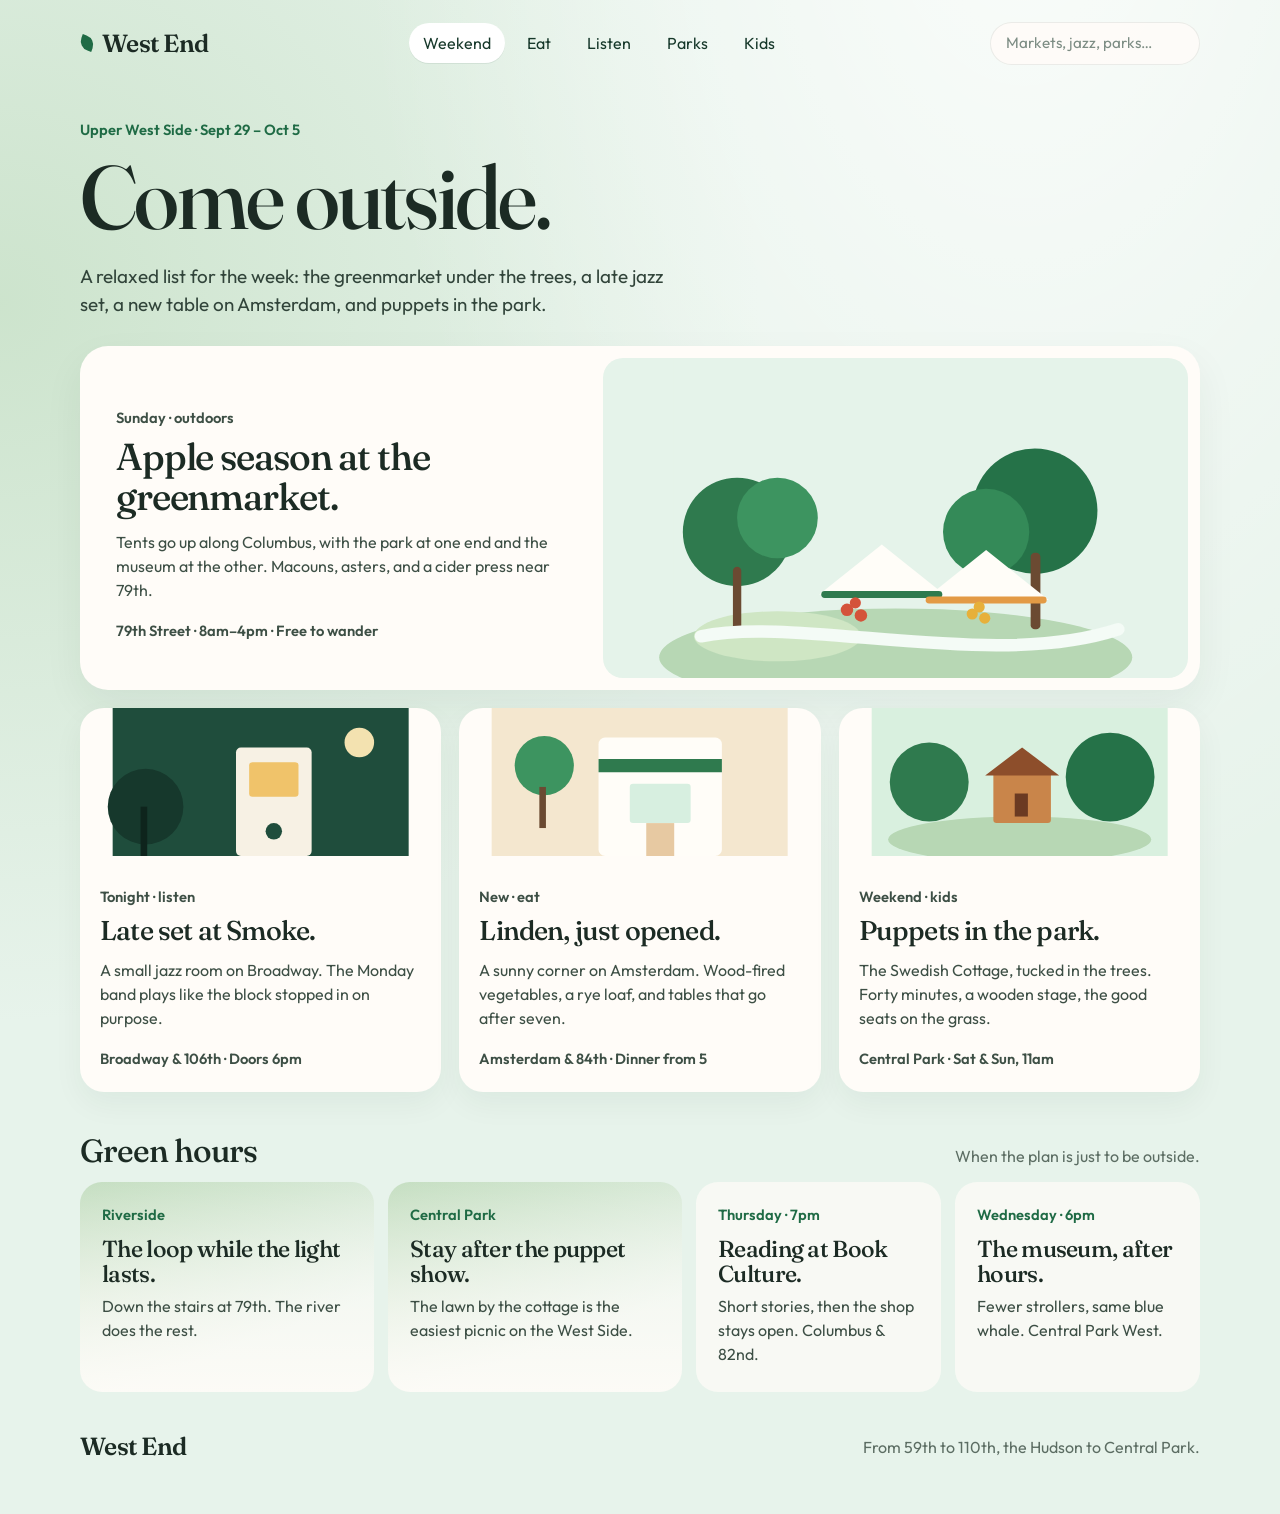
==== commit 7b4250e0: "Restyle the West End homepage as a brighter going-out guide. Drop the newspaper layout for an airy w" ====
--- a/index.html
+++ b/index.html
@@ -6,212 +6,166 @@
   <title>West End — Things to do on the Upper West Side</title>
   <link rel="preconnect" href="https://fonts.googleapis.com">
   <link rel="preconnect" href="https://fonts.gstatic.com" crossorigin>
-  <link href="https://fonts.googleapis.com/css2?family=Fraunces:ital,opsz,wght@0,9..144,500;0,9..144,620;1,9..144,500;1,9..144,580&family=Outfit:wght@400;500;600&display=swap" rel="stylesheet">
+  <link href="https://fonts.googleapis.com/css2?family=Fraunces:opsz,wght@9..144,500;9..144,600&family=Outfit:wght@400;500;600&display=swap" rel="stylesheet">
   <link rel="stylesheet" href="styles.css">
 </head>
 <body>
-  <div class="sheet">
-    <header class="mast">
-      <p class="issue">No. 38 <span>Sept 29 – Oct 5</span></p>
-      <div class="wordmark">
-        <p class="kicker">Things to do on the Upper West Side</p>
-        <p class="logo">West End</p>
-      </div>
+  <div class="page">
+    <header class="top">
+      <a class="brand" href="#top">
+        <span class="leaf" aria-hidden="true"></span>
+        West End
+      </a>
+      <nav class="pills" aria-label="Categories">
+        <a class="on" href="#market">Weekend</a>
+        <a href="#linden">Eat</a>
+        <a href="#jazz">Listen</a>
+        <a href="#parks">Parks</a>
+        <a href="#puppets">Kids</a>
+      </nav>
       <form class="search" role="search" action="#market">
         <label class="sr" for="q">Search things to do</label>
-        <input id="q" type="search" placeholder="Jazz, markets, puppets…" autocomplete="off">
-        <button type="submit">Search</button>
+        <input id="q" type="search" placeholder="Markets, jazz, parks…" autocomplete="off">
       </form>
     </header>
 
-    <nav class="cats" aria-label="Categories">
-      <a class="on" href="#market">This week</a>
-      <a href="#market">Markets</a>
-      <a href="#jazz">Music</a>
-      <a href="#linden">Eat</a>
-      <a href="#puppets">Kids</a>
-      <a href="#also">Outdoors</a>
-      <a href="#also">Stage</a>
-    </nav>
+    <section class="intro" id="top">
+      <p class="where-line">Upper West Side · Sept 29 – Oct 5</p>
+      <h1>Come outside.</h1>
+      <p class="lede">A relaxed list for the week: the greenmarket under the trees, a late jazz set, a new table on Amsterdam, and puppets in the park.</p>
+    </section>
 
-    <main>
-      <article class="hero" id="market">
-        <div class="hero-copy">
-          <p class="eyebrow"><span>Sunday</span> Columbus Avenue</p>
-          <h1>Apple season at the 79th Street Greenmarket.</h1>
-          <p class="deck">Farmers set up from the museum steps toward the park. Macouns, asters, and a cider press near 79th — bring a tote and get there before the good cheese is gone.</p>
-          <ul class="facts">
-            <li><span>When</span> Sunday, 8am–4pm</li>
-            <li><span>Where</span> Columbus, 77th to 81st</li>
-            <li><span>Cost</span> Free to wander</li>
-          </ul>
-          <a class="go" href="#market">See who’s at the market</a>
+    <article class="feature" id="market">
+      <div class="feature-copy">
+        <p class="tag">Sunday · outdoors</p>
+        <h2>Apple season at the greenmarket.</h2>
+        <p>Tents go up along Columbus, with the park at one end and the museum at the other. Macouns, asters, and a cider press near 79th.</p>
+        <p class="when">79th Street · 8am–4pm · Free to wander</p>
+      </div>
+      <figure class="art art-market">
+        <svg viewBox="0 0 640 460" role="img" aria-label="A sunny park lawn with market tents and trees">
+          <rect width="640" height="460" fill="#e5f3ea"/>
+          <ellipse cx="320" cy="430" rx="340" ry="70" fill="#b7d7b4"/>
+          <ellipse cx="150" cy="400" rx="120" ry="36" fill="#cfe6c4"/>
+          <circle cx="92" cy="250" r="78" fill="#2f7a4e"/>
+          <circle cx="150" cy="230" r="58" fill="#3d9460"/>
+          <rect x="86" y="300" width="12" height="90" rx="6" fill="#6b4a32"/>
+          <circle cx="520" cy="220" r="90" fill="#257248"/>
+          <circle cx="450" cy="250" r="62" fill="#348a58"/>
+          <rect x="514" y="280" width="14" height="110" rx="6" fill="#6b4a32"/>
+          <path d="M210 340 L300 268 L390 340 Z" fill="#fffdf8"/>
+          <path d="M360 348 L450 276 L540 348 Z" fill="#fffdf8"/>
+          <path d="M218 340 h164" stroke="#2f7a4e" stroke-width="10" stroke-linecap="round"/>
+          <path d="M368 348 h164" stroke="#e39a45" stroke-width="10" stroke-linecap="round"/>
+          <g fill="#d4533a">
+            <circle cx="250" cy="362" r="9"/>
+            <circle cx="270" cy="370" r="9"/>
+            <circle cx="262" cy="352" r="8"/>
+          </g>
+          <g fill="#e7b03a">
+            <circle cx="430" cy="368" r="8"/>
+            <circle cx="448" cy="374" r="8"/>
+            <circle cx="440" cy="358" r="8"/>
+          </g>
+          <path d="M40 400 C180 370 460 450 640 390" fill="none" stroke="#f4fbf6" stroke-width="18" stroke-linecap="round"/>
+        </svg>
+        <figcaption>79th Street Greenmarket</figcaption>
+      </figure>
+    </article>
+
+    <section class="outings" aria-label="Going out">
+      <article class="card" id="jazz">
+        <div class="card-art night">
+          <svg viewBox="0 0 360 180" aria-hidden="true">
+            <rect width="360" height="180" fill="#1f4d3c"/>
+            <circle cx="300" cy="42" r="18" fill="#f3e2b0"/>
+            <circle cx="40" cy="120" r="46" fill="#16382c"/>
+            <rect x="34" y="120" width="8" height="60" fill="#0e241c"/>
+            <rect x="150" y="48" width="92" height="132" rx="6" fill="#f7f1e4"/>
+            <rect x="166" y="66" width="60" height="42" rx="4" fill="#f0c36a"/>
+            <circle cx="196" cy="150" r="10" fill="#1f4d3c"/>
+          </svg>
         </div>
-        <figure class="scene">
-          <svg viewBox="0 0 640 560" role="img" aria-label="Illustration of brownstones and greenmarket tents along Columbus Avenue">
-            <rect width="640" height="560" fill="#efe2cf"/>
-            <rect y="430" width="640" height="130" fill="#e4d3b8"/>
-            <rect y="448" width="640" height="8" fill="#d7c4a6"/>
-            <circle cx="78" cy="250" r="62" fill="#234438"/>
-            <circle cx="128" cy="268" r="40" fill="#2f5648"/>
-            <rect x="72" y="286" width="10" height="150" fill="#3d2a22"/>
-            <g fill="#5c2e29">
-              <rect x="168" y="168" width="78" height="268"/>
-            </g>
-            <g fill="#7c3b32">
-              <rect x="254" y="132" width="92" height="304"/>
-            </g>
-            <g fill="#4a2623">
-              <rect x="354" y="186" width="74" height="250"/>
-            </g>
-            <g fill="#f6edd9">
-              <rect x="184" y="192" width="18" height="26"/>
-              <rect x="214" y="192" width="18" height="26"/>
-              <rect x="184" y="236" width="18" height="26"/>
-              <rect x="214" y="236" width="18" height="26"/>
-              <rect x="184" y="280" width="18" height="26"/>
-              <rect x="214" y="280" width="18" height="26"/>
-              <rect x="272" y="158" width="20" height="28"/>
-              <rect x="306" y="158" width="20" height="28"/>
-              <rect x="272" y="206" width="20" height="28"/>
-              <rect x="306" y="206" width="20" height="28"/>
-              <rect x="272" y="254" width="20" height="28"/>
-              <rect x="306" y="254" width="20" height="28"/>
-              <rect x="272" y="302" width="20" height="28"/>
-              <rect x="306" y="302" width="20" height="28"/>
-              <rect x="370" y="214" width="16" height="24"/>
-              <rect x="396" y="214" width="16" height="24"/>
-              <rect x="370" y="256" width="16" height="24"/>
-              <rect x="396" y="256" width="16" height="24"/>
-              <rect x="370" y="298" width="16" height="24"/>
-              <rect x="396" y="298" width="16" height="24"/>
-            </g>
-            <rect x="292" y="360" width="22" height="76" fill="#2a1c18"/>
-            <circle cx="560" cy="300" r="78" fill="#1e3d33"/>
-            <circle cx="500" cy="318" r="48" fill="#2b5144"/>
-            <rect x="552" y="340" width="12" height="100" fill="#3d2a22"/>
-            <path d="M36 470 L150 392 L264 470 Z" fill="#f7f1e6" stroke="#1c1712" stroke-width="3" stroke-linejoin="round"/>
-            <path d="M248 470 L362 392 L476 470 Z" fill="#f7f1e6" stroke="#1c1712" stroke-width="3" stroke-linejoin="round"/>
-            <path d="M48 470 h204" stroke="#234438" stroke-width="14"/>
-            <path d="M260 470 h204" stroke="#7c3b32" stroke-width="14"/>
-            <g fill="#8d332c">
-              <circle cx="92" cy="492" r="11"/>
-              <circle cx="116" cy="498" r="11"/>
-              <circle cx="108" cy="480" r="11"/>
-              <circle cx="136" cy="488" r="10"/>
-            </g>
-            <g fill="#c4552a">
-              <circle cx="330" cy="494" r="10"/>
-              <circle cx="352" cy="500" r="10"/>
-              <circle cx="344" cy="482" r="10"/>
-            </g>
-            <g fill="#d6a43a">
-              <rect x="176" y="478" width="46" height="28" rx="2"/>
-              <rect x="400" y="476" width="42" height="30" rx="2"/>
-            </g>
-            <g fill="#1c1712">
-              <circle cx="210" cy="456" r="7"/>
-              <rect x="204" y="464" width="12" height="28" rx="4"/>
-              <circle cx="430" cy="452" r="7"/>
-              <rect x="424" y="460" width="12" height="30" rx="4"/>
-            </g>
-          </svg>
-          <figcaption>79th Street Greenmarket</figcaption>
-        </figure>
+        <div class="card-body">
+          <p class="tag">Tonight · listen</p>
+          <h2>Late set at Smoke.</h2>
+          <p>A small jazz room on Broadway. The Monday band plays like the block stopped in on purpose.</p>
+          <p class="when">Broadway &amp; 106th · Doors 6pm</p>
+        </div>
       </article>
 
-      <section class="picks" aria-label="Featured this week">
-        <article class="pick" id="jazz">
-          <p class="num">01 <span>Hear</span></p>
-          <h2>The late set at Smoke.</h2>
-          <p>A small room on Broadway where the Monday band still plays like the block is listening. Come for the horn section. Stay because nobody rushes the table.</p>
-          <p class="meta">Smoke Jazz &amp; Supper Club<br>Broadway &amp; 106th · Doors 6pm</p>
+      <article class="card" id="linden">
+        <div class="card-art day">
+          <svg viewBox="0 0 360 180" aria-hidden="true">
+            <rect width="360" height="180" fill="#f4e7cf"/>
+            <circle cx="64" cy="70" r="36" fill="#3d9460"/>
+            <rect x="58" y="96" width="8" height="50" fill="#6b4a32"/>
+            <rect x="130" y="36" width="150" height="144" rx="8" fill="#fffdf8"/>
+            <path d="M130 70 h150" stroke="#2f7a4e" stroke-width="16"/>
+            <rect x="168" y="92" width="74" height="48" rx="4" fill="#d7efe0"/>
+            <rect x="188" y="140" width="34" height="40" fill="#e7c9a2"/>
+          </svg>
+        </div>
+        <div class="card-body">
+          <p class="tag">New · eat</p>
+          <h2>Linden, just opened.</h2>
+          <p>A sunny corner on Amsterdam. Wood-fired vegetables, a rye loaf, and tables that go after seven.</p>
+          <p class="when">Amsterdam &amp; 84th · Dinner from 5</p>
+        </div>
+      </article>
+
+      <article class="card" id="puppets">
+        <div class="card-art grove">
+          <svg viewBox="0 0 360 180" aria-hidden="true">
+            <rect width="360" height="180" fill="#d9f0df"/>
+            <ellipse cx="180" cy="160" rx="160" ry="28" fill="#b7d7b4"/>
+            <circle cx="70" cy="90" r="48" fill="#2f7a4e"/>
+            <circle cx="290" cy="84" r="54" fill="#257248"/>
+            <rect x="148" y="78" width="70" height="62" rx="4" fill="#c9854a"/>
+            <path d="M138 82 L183 48 L228 82 Z" fill="#8d4e2b"/>
+            <rect x="174" y="104" width="16" height="28" fill="#6b3a22"/>
+          </svg>
+        </div>
+        <div class="card-body">
+          <p class="tag">Weekend · kids</p>
+          <h2>Puppets in the park.</h2>
+          <p>The Swedish Cottage, tucked in the trees. Forty minutes, a wooden stage, the good seats on the grass.</p>
+          <p class="when">Central Park · Sat &amp; Sun, 11am</p>
+        </div>
+      </article>
+    </section>
+
+    <section class="parks" id="parks">
+      <div class="parks-head">
+        <h2>Green hours</h2>
+        <p>When the plan is just to be outside.</p>
+      </div>
+      <div class="park-grid">
+        <article>
+          <p class="tag">Riverside</p>
+          <h3>The loop while the light lasts.</h3>
+          <p>Down the stairs at 79th. The river does the rest.</p>
         </article>
-        <article class="pick" id="linden">
-          <p class="num">02 <span>Eat</span></p>
-          <h2>Linden just opened on Amsterdam.</h2>
-          <p>A new corner room: wood-fired vegetables, a rye loaf you can smell from the crosswalk, and a short list of wines. First-week tables disappear after seven.</p>
-          <p class="meta">Linden<br>Amsterdam &amp; 84th · Dinner from 5</p>
+        <article>
+          <p class="tag">Central Park</p>
+          <h3>Stay after the puppet show.</h3>
+          <p>The lawn by the cottage is the easiest picnic on the West Side.</p>
         </article>
-        <article class="pick" id="puppets">
-          <p class="num">03 <span>See</span></p>
-          <h2>Puppets in the park.</h2>
-          <p>The Swedish Cottage Marionette Theatre is running a short autumn show. Forty minutes, a wooden stage, and the front row whispering the plot out loud.</p>
-          <p class="meta">Swedish Cottage<br>Central Park · Sat &amp; Sun, 11am</p>
+        <article>
+          <p class="tag">Thursday · 7pm</p>
+          <h3>Reading at Book Culture.</h3>
+          <p>Short stories, then the shop stays open. Columbus &amp; 82nd.</p>
         </article>
-      </section>
-
-      <section class="spine" aria-label="Along the avenues">
-        <h2>Along the avenues</h2>
-        <ol>
-          <li>
-            <span class="ave">Riverside</span>
-            <strong>Golden hour loop</strong>
-            <em>Enter at 79th</em>
-          </li>
-          <li>
-            <span class="ave">Broadway</span>
-            <strong>Jazz tonight</strong>
-            <em>Smoke, 106th</em>
-          </li>
-          <li>
-            <span class="ave">Amsterdam</span>
-            <strong>New restaurant</strong>
-            <em>Linden, 84th</em>
-          </li>
-          <li>
-            <span class="ave">Columbus</span>
-            <strong>Farmers market</strong>
-            <em>Sunday, 79th</em>
-          </li>
-          <li>
-            <span class="ave">Central Park W</span>
-            <strong>Puppet show</strong>
-            <em>Swedish Cottage</em>
-          </li>
-        </ol>
-      </section>
-
-      <section class="also" id="also">
-        <div class="also-head">
-          <h2>Also on the blocks</h2>
-          <p>Four more reasons to leave the apartment.</p>
-        </div>
-        <ul>
-          <li>
-            <time>Thu · 7pm</time>
-            <div>
-              <strong>Reading at Book Culture</strong>
-              <span>A short story night, then the shop stays open. Columbus &amp; 82nd.</span>
-            </div>
-          </li>
-          <li>
-            <time>Fri · 8pm</time>
-            <div>
-              <strong>A seated show at the Beacon</strong>
-              <span>Broadway &amp; 74th. The marquee is the neighborhood’s lighthouse.</span>
-            </div>
-          </li>
-          <li>
-            <time>Wed · 6pm</time>
-            <div>
-              <strong>Night hours at the museum</strong>
-              <span>American Museum of Natural History. Fewer strollers, same blue whale.</span>
-            </div>
-          </li>
-          <li>
-            <time>Any clear evening</time>
-            <div>
-              <strong>Riverside, while the light lasts</strong>
-              <span>Down the stairs at 79th. The river does the rest.</span>
-            </div>
-          </li>
-        </ul>
-      </section>
-    </main>
+        <article>
+          <p class="tag">Wednesday · 6pm</p>
+          <h3>The museum, after hours.</h3>
+          <p>Fewer strollers, same blue whale. Central Park West.</p>
+        </article>
+      </div>
+    </section>
 
     <footer>
-      <p class="logo-sm">West End</p>
+      <p class="brand">West End</p>
       <p>From 59th to 110th, the Hudson to Central Park.</p>
     </footer>
   </div>
--- a/styles.css
+++ b/styles.css
@@ -1,33 +1,34 @@
 :root {
-  --paper: #f6f0e6;
-  --sheet: #f7f2e9;
-  --ink: #1c1712;
-  --muted: #5e564c;
-  --line: #d9cdb8;
-  --rule: #1c1712;
-  --brown: #7c3b32;
-  --leaf: #234438;
-  --sand: #efe2cf;
-  --gold: #a68456;
+  --mist: #e7f3eb;
+  --foam: #f4fbf6;
+  --card: #fffcf8;
+  --ink: #1c2b24;
+  --muted: #5c6d63;
+  --leaf: #1f6b45;
+  --deep: #16382a;
+  --sage: #d7ebdc;
+  --honey: #c9843a;
+  --line: rgba(22, 56, 42, 0.08);
 }
 
 * {
   box-sizing: border-box;
 }
 
-html {
-  scroll-behavior: smooth;
-}
-
 body {
   margin: 0;
   background:
-    radial-gradient(ellipse at 10% -10%, rgba(166, 132, 86, 0.18), transparent 42%),
-    #e6d9c6;
+    radial-gradient(ellipse at 80% -10%, rgba(255, 255, 255, 0.8), transparent 46%),
+    radial-gradient(ellipse at 0% 20%, rgba(183, 215, 180, 0.55), transparent 42%),
+    var(--mist);
   color: var(--ink);
   font-family: Outfit, "Avenir Next", "Segoe UI", sans-serif;
-  font-weight: 400;
-  line-height: 1.45;
+  line-height: 1.5;
+}
+
+a {
+  color: inherit;
+  text-decoration: none;
 }
 
 .sr {
@@ -41,518 +42,346 @@
   border: 0;
 }
 
-a {
-  color: inherit;
-}
-
-.sheet {
-  width: min(1180px, calc(100% - 48px));
-  margin: 28px auto 40px;
-  padding: 28px 40px 36px;
-  background: var(--sheet);
-  box-shadow: 0 18px 50px rgba(48, 32, 18, 0.08);
-}
-
-.mast {
+.page {
+  width: min(1120px, calc(100% - 48px));
+  margin: 0 auto;
+  padding: 22px 0 48px;
+}
+
+.top {
   display: grid;
-  grid-template-columns: 1fr auto 1fr;
-  gap: 24px;
-  align-items: end;
-  padding-bottom: 16px;
-  border-bottom: 3px solid var(--rule);
-}
-
-.issue {
-  margin: 0 0 8px;
-  font-size: 0.78rem;
-  letter-spacing: 0.14em;
-  text-transform: uppercase;
-  color: var(--muted);
-}
-
-.issue span {
-  display: block;
-  margin-top: 4px;
-  letter-spacing: 0.04em;
-  text-transform: none;
-  font-size: 0.95rem;
-  color: var(--ink);
-}
-
-.wordmark {
-  text-align: center;
-}
-
-.kicker {
-  margin: 0 0 6px;
-  font-size: 0.72rem;
-  letter-spacing: 0.18em;
-  text-transform: uppercase;
-  color: var(--brown);
-}
-
-.logo,
-.logo-sm {
-  font-family: Fraunces, Georgia, "Times New Roman", serif;
-  font-weight: 620;
-  letter-spacing: -0.045em;
-  line-height: 0.78;
-}
-
-.logo {
-  margin: 0;
-  font-size: clamp(4.4rem, 7vw, 6.6rem);
-}
-
-.search {
-  justify-self: end;
+  grid-template-columns: auto 1fr auto;
+  gap: 22px;
+  align-items: center;
+}
+
+.brand {
+  display: inline-flex;
+  align-items: center;
+  gap: 8px;
+  font-family: Fraunces, Georgia, serif;
+  font-size: 1.55rem;
+  font-weight: 600;
+  letter-spacing: -0.03em;
+}
+
+.leaf {
+  width: 14px;
+  height: 14px;
+  border-radius: 0 10px 0 10px;
+  background: var(--leaf);
+  transform: rotate(20deg);
+}
+
+.pills {
   display: flex;
-  align-items: center;
-  width: min(260px, 100%);
-  margin-bottom: 8px;
-  border-bottom: 1px solid var(--ink);
+  justify-content: center;
+  gap: 8px;
+}
+
+.pills a {
+  padding: 8px 14px;
+  border-radius: 999px;
+  color: var(--deep);
+  background: transparent;
+}
+
+.pills a.on,
+.pills a:hover {
+  background: #fff;
+  box-shadow: 0 1px 0 var(--line);
 }
 
 .search input {
-  width: 100%;
+  width: 210px;
   border: 0;
-  background: transparent;
+  border-radius: 999px;
+  background: rgba(255, 252, 248, 0.85);
   color: var(--ink);
   font: inherit;
   font-size: 0.95rem;
-  padding: 8px 0;
+  padding: 10px 16px;
   outline: none;
+  box-shadow: inset 0 0 0 1px var(--line);
 }
 
 .search input::placeholder {
-  color: #8a8174;
-}
-
-.search button {
-  border: 0;
-  background: transparent;
-  color: var(--brown);
-  font: inherit;
-  font-size: 0.78rem;
+  color: #7d8d84;
+}
+
+.intro {
+  padding: 54px 0 28px;
+  max-width: 740px;
+}
+
+.where-line,
+.tag,
+.when {
+  margin: 0;
+  color: var(--leaf);
+  font-size: 0.92rem;
   font-weight: 600;
-  letter-spacing: 0.08em;
-  text-transform: uppercase;
-  cursor: pointer;
-  padding: 8px 0 8px 10px;
-}
-
-.cats {
-  display: flex;
-  gap: 22px;
-  padding: 12px 0;
-  border-bottom: 1px solid var(--rule);
-  font-size: 0.92rem;
-}
-
-.cats a {
-  text-decoration: none;
-  color: var(--muted);
-}
-
-.cats a.on,
-.cats a:hover {
-  color: var(--ink);
-}
-
-.cats a.on {
-  box-shadow: inset 0 -2px 0 var(--brown);
-}
-
-.hero {
-  display: grid;
-  grid-template-columns: 1.08fr 0.92fr;
-  gap: 42px;
-  align-items: center;
-  padding: 34px 0 28px;
-  border-bottom: 1px solid var(--rule);
-}
-
-.eyebrow {
-  margin: 0 0 12px;
-  font-size: 0.78rem;
-  letter-spacing: 0.16em;
-  text-transform: uppercase;
-  color: var(--muted);
-}
-
-.eyebrow span {
-  color: var(--brown);
-  margin-right: 10px;
-}
-
-.hero h1,
-.pick h2,
-.also h2,
-.spine h2 {
+}
+
+h1,
+h2,
+h3 {
   font-family: Fraunces, Georgia, serif;
   font-weight: 500;
   letter-spacing: -0.03em;
-}
-
-.hero h1 {
-  margin: 0;
-  font-size: clamp(2.7rem, 4.3vw, 4.35rem);
-  font-style: italic;
-  line-height: 0.96;
-  max-width: 12ch;
-}
-
-.deck {
+  line-height: 1.08;
+}
+
+h1 {
+  margin: 8px 0 0;
+  font-size: clamp(3.6rem, 7vw, 5.6rem);
+}
+
+.lede {
+  margin: 16px 0 0;
   max-width: 38rem;
-  margin: 18px 0 0;
-  font-size: 1.12rem;
-  color: #3a342c;
-}
-
-.facts {
-  display: flex;
-  gap: 22px;
-  margin: 22px 0 0;
-  padding: 0;
-  list-style: none;
-}
-
-.facts li {
+  font-size: 1.18rem;
+  color: #31443a;
+}
+
+.feature {
+  display: grid;
+  grid-template-columns: 0.9fr 1.1fr;
+  gap: 12px;
+  align-items: stretch;
+  background: var(--card);
+  border-radius: 28px;
+  overflow: hidden;
+  box-shadow: 0 16px 40px rgba(22, 56, 42, 0.06);
+}
+
+.feature-copy {
+  padding: 36px 12px 36px 36px;
   display: flex;
   flex-direction: column;
-  gap: 2px;
-  min-width: 7rem;
-  padding-top: 8px;
-  border-top: 1px solid var(--line);
-  font-size: 0.95rem;
-}
-
-.facts span,
-.meta,
-.ave,
-.also time {
-  font-size: 0.72rem;
-  letter-spacing: 0.12em;
-  text-transform: uppercase;
-  color: var(--gold);
-}
-
-.facts span {
-  color: var(--muted);
-}
-
-.go {
-  display: inline-block;
-  margin-top: 22px;
-  color: var(--brown);
-  font-weight: 600;
-  text-underline-offset: 4px;
-}
-
-.scene {
-  margin: 0;
-}
-
-.scene svg {
+  justify-content: center;
+}
+
+.feature h2,
+.card h2 {
+  margin: 8px 0 0;
+  font-size: 2.35rem;
+}
+
+.feature p,
+.card p {
+  margin: 12px 0 0;
+  color: #3d4f45;
+}
+
+.feature .when,
+.card .when {
+  margin-top: 18px;
+}
+
+.art {
+  margin: 12px;
+  border-radius: 20px;
+  overflow: hidden;
+  background: #e5f3ea;
+}
+
+.art svg,
+.card-art svg {
   display: block;
   width: 100%;
-  height: auto;
-  border-radius: 2px;
-}
-
-.scene figcaption {
-  margin-top: 8px;
-  text-align: right;
-  font-family: Fraunces, Georgia, serif;
-  font-style: italic;
-  color: var(--muted);
-}
-
-.picks {
+  height: 100%;
+}
+
+.art figcaption {
+  position: absolute;
+  width: 1px;
+  height: 1px;
+  overflow: hidden;
+  clip: rect(0, 0, 0, 0);
+}
+
+.art {
+  position: relative;
+  min-height: 320px;
+}
+
+.art svg {
+  position: absolute;
+  inset: 0;
+}
+
+.outings {
   display: grid;
   grid-template-columns: repeat(3, 1fr);
-}
-
-.pick {
-  padding: 28px 26px 30px 0;
-  border-bottom: 1px solid var(--rule);
-}
-
-.pick + .pick {
-  padding-left: 26px;
-  border-left: 1px solid var(--line);
-}
-
-.num {
-  margin: 0 0 14px;
-  font-family: Fraunces, Georgia, serif;
+  gap: 18px;
+  margin-top: 18px;
+}
+
+.card {
+  background: var(--card);
+  border-radius: 24px;
+  overflow: hidden;
+  box-shadow: 0 12px 30px rgba(22, 56, 42, 0.05);
+}
+
+.card-art {
+  height: 148px;
+}
+
+.card-art svg {
+  height: 148px;
+}
+
+.card-body {
+  padding: 18px 20px 22px;
+}
+
+.card h2 {
   font-size: 1.7rem;
-  font-style: italic;
-  color: var(--brown);
-}
-
-.num span {
-  margin-left: 8px;
-  font-family: Outfit, sans-serif;
-  font-style: normal;
-  font-size: 0.72rem;
-  font-weight: 600;
-  letter-spacing: 0.16em;
-  text-transform: uppercase;
+}
+
+.parks {
+  margin-top: 42px;
+}
+
+.parks-head {
+  display: flex;
+  justify-content: space-between;
+  align-items: end;
+  gap: 16px;
+  margin-bottom: 14px;
+}
+
+.parks h2 {
+  margin: 0;
+  font-size: 2rem;
+}
+
+.parks-head p {
+  margin: 0;
   color: var(--muted);
 }
 
-.pick h2 {
-  margin: 0;
-  font-size: 1.85rem;
-  line-height: 1.05;
-}
-
-.pick p {
-  margin: 12px 0 0;
-  color: #3c362f;
-}
-
-.meta {
-  letter-spacing: 0.04em;
-  text-transform: none;
-  font-size: 0.92rem;
-  line-height: 1.4;
-  color: var(--muted);
-}
-
-.spine {
-  padding: 26px 0 8px;
-  border-bottom: 1px solid var(--rule);
-}
-
-.spine h2,
-.also h2 {
-  margin: 0 0 16px;
-  font-size: 1.35rem;
-}
-
-.spine ol {
+.park-grid {
   display: grid;
-  grid-template-columns: repeat(5, 1fr);
-  gap: 12px;
-  margin: 0;
-  padding: 0 0 22px;
-  list-style: none;
-}
-
-.spine li {
-  display: flex;
-  flex-direction: column;
-  gap: 4px;
-  padding-top: 12px;
-  border-top: 2px solid var(--leaf);
-}
-
-.spine strong {
-  font-family: Fraunces, Georgia, serif;
-  font-size: 1.25rem;
-  font-weight: 500;
-  letter-spacing: -0.02em;
-}
-
-.spine em {
-  font-style: normal;
-  color: var(--muted);
-  font-size: 0.92rem;
-}
-
-.also {
-  display: grid;
-  grid-template-columns: 240px 1fr;
-  gap: 28px;
-  padding-top: 28px;
-}
-
-.also-head p {
-  margin: 0;
-  color: var(--muted);
-}
-
-.also ul {
-  margin: 0;
-  padding: 0;
-  list-style: none;
-}
-
-.also li {
-  display: grid;
-  grid-template-columns: 9.5rem 1fr;
-  gap: 16px;
-  padding: 14px 0;
-  border-top: 1px solid var(--line);
-}
-
-.also li:last-child {
-  border-bottom: 1px solid var(--line);
-}
-
-.also time {
-  padding-top: 4px;
-  color: var(--brown);
-}
-
-.also strong {
-  display: block;
-  font-family: Fraunces, Georgia, serif;
-  font-size: 1.35rem;
-  font-weight: 500;
-  letter-spacing: -0.02em;
-}
-
-.also span {
-  display: block;
-  margin-top: 3px;
-  color: var(--muted);
+  grid-template-columns: 1.2fr 1.2fr 1fr 1fr;
+  gap: 14px;
+}
+
+.park-grid article {
+  padding: 22px;
+  border-radius: 22px;
+  background: rgba(255, 252, 248, 0.72);
+  min-height: 180px;
+}
+
+.park-grid article:nth-child(1),
+.park-grid article:nth-child(2) {
+  background:
+    linear-gradient(180deg, rgba(255, 252, 248, 0.2), rgba(255, 252, 248, 0.88)),
+    linear-gradient(160deg, #b7d7b4, #e7f3eb 70%);
+  min-height: 210px;
+}
+
+.park-grid h3 {
+  margin: 10px 0 0;
+  font-size: 1.45rem;
+}
+
+.park-grid p:last-child {
+  margin: 8px 0 0;
+  color: #3d4f45;
 }
 
 footer {
   display: flex;
   justify-content: space-between;
-  gap: 24px;
-  align-items: end;
-  margin-top: 28px;
-  padding-top: 16px;
-  border-top: 3px solid var(--rule);
-}
-
-.logo-sm {
-  margin: 0;
-  font-size: 2rem;
-}
-
-footer p:last-child {
-  margin: 0;
-  max-width: 28rem;
-  text-align: right;
+  align-items: center;
+  gap: 16px;
+  margin-top: 36px;
   color: var(--muted);
-  font-size: 0.92rem;
+}
+
+footer .brand {
+  color: var(--ink);
+}
+
+footer p {
+  margin: 0;
 }
 
 @media (max-width: 860px) {
-  body {
-    background: var(--sheet);
-  }
-
-  .sheet {
-    width: 100%;
-    margin: 0;
-    padding: 18px 18px 32px;
-    box-shadow: none;
-  }
-
-  .mast {
+  .page {
+    width: min(100% - 28px, 480px);
+    padding-top: 16px;
+  }
+
+  .top {
     grid-template-columns: 1fr;
     gap: 14px;
+  }
+
+  .pills {
+    justify-content: flex-start;
+    overflow-x: auto;
+    scrollbar-width: none;
+    margin: 0 -14px;
+    padding: 0 14px 2px;
+  }
+
+  .pills::-webkit-scrollbar {
+    display: none;
+  }
+
+  .pills a {
+    flex: 0 0 auto;
+    background: rgba(255, 252, 248, 0.7);
+  }
+
+  .search input {
+    width: 100%;
+  }
+
+  .intro {
+    padding: 28px 0 18px;
+  }
+
+  h1 {
+    font-size: 3.4rem;
+  }
+
+  .feature {
+    grid-template-columns: 1fr;
+  }
+
+  .feature-copy {
+    padding: 8px 8px 22px;
+    order: 2;
+  }
+
+  .art {
+    min-height: 210px;
+    margin: 8px 8px 0;
+    order: 1;
+  }
+
+  .feature h2 {
+    font-size: 2rem;
+  }
+
+  .outings,
+  .park-grid {
+    grid-template-columns: 1fr;
+  }
+
+  .parks-head {
+    flex-direction: column;
     align-items: start;
-  }
-
-  .issue span {
-    display: inline;
-    margin-left: 8px;
-  }
-
-  .wordmark {
-    text-align: left;
-  }
-
-  .logo {
-    font-size: 4.6rem;
-  }
-
-  .search {
-    justify-self: stretch;
-    width: 100%;
-  }
-
-  .cats {
-    display: grid;
-    grid-template-columns: repeat(4, max-content);
-    justify-content: start;
-    column-gap: 16px;
-    row-gap: 8px;
-    overflow: visible;
-    margin: 0;
-    padding: 14px 0 12px;
-  }
-
-  .hero {
-    grid-template-columns: 1fr;
-    gap: 18px;
-    padding-top: 22px;
-  }
-
-  .scene {
-    order: -1;
-  }
-
-  .hero h1 {
-    max-width: 14ch;
-    font-size: 2.55rem;
-  }
-
-  .facts {
-    flex-direction: column;
-    gap: 10px;
-  }
-
-  .facts li {
-    flex-direction: row;
-    justify-content: space-between;
-    gap: 12px;
-    min-width: 0;
-  }
-
-  .picks {
-    grid-template-columns: 1fr;
-  }
-
-  .pick,
-  .pick + .pick {
-    padding: 22px 0;
-    border-left: 0;
-  }
-
-  .spine ol {
-    display: grid;
-    grid-template-columns: 1fr 1fr;
-    gap: 16px 18px;
-    overflow: visible;
-    margin: 0;
-    padding: 0 0 8px;
-  }
-
-  .spine li {
-    min-width: 0;
-  }
-
-  .also {
-    grid-template-columns: 1fr;
-    gap: 8px;
-  }
-
-  .also li {
-    grid-template-columns: 1fr;
-    gap: 4px;
   }
 
   footer {
     flex-direction: column;
-    align-items: start;
-  }
-
-  footer p:last-child {
-    text-align: left;
-  }
-}
-
-@media (prefers-reduced-motion: reduce) {
-  html {
-    scroll-behavior: auto;
-  }
-}
+    align-items: flex-start;
+  }
+}
